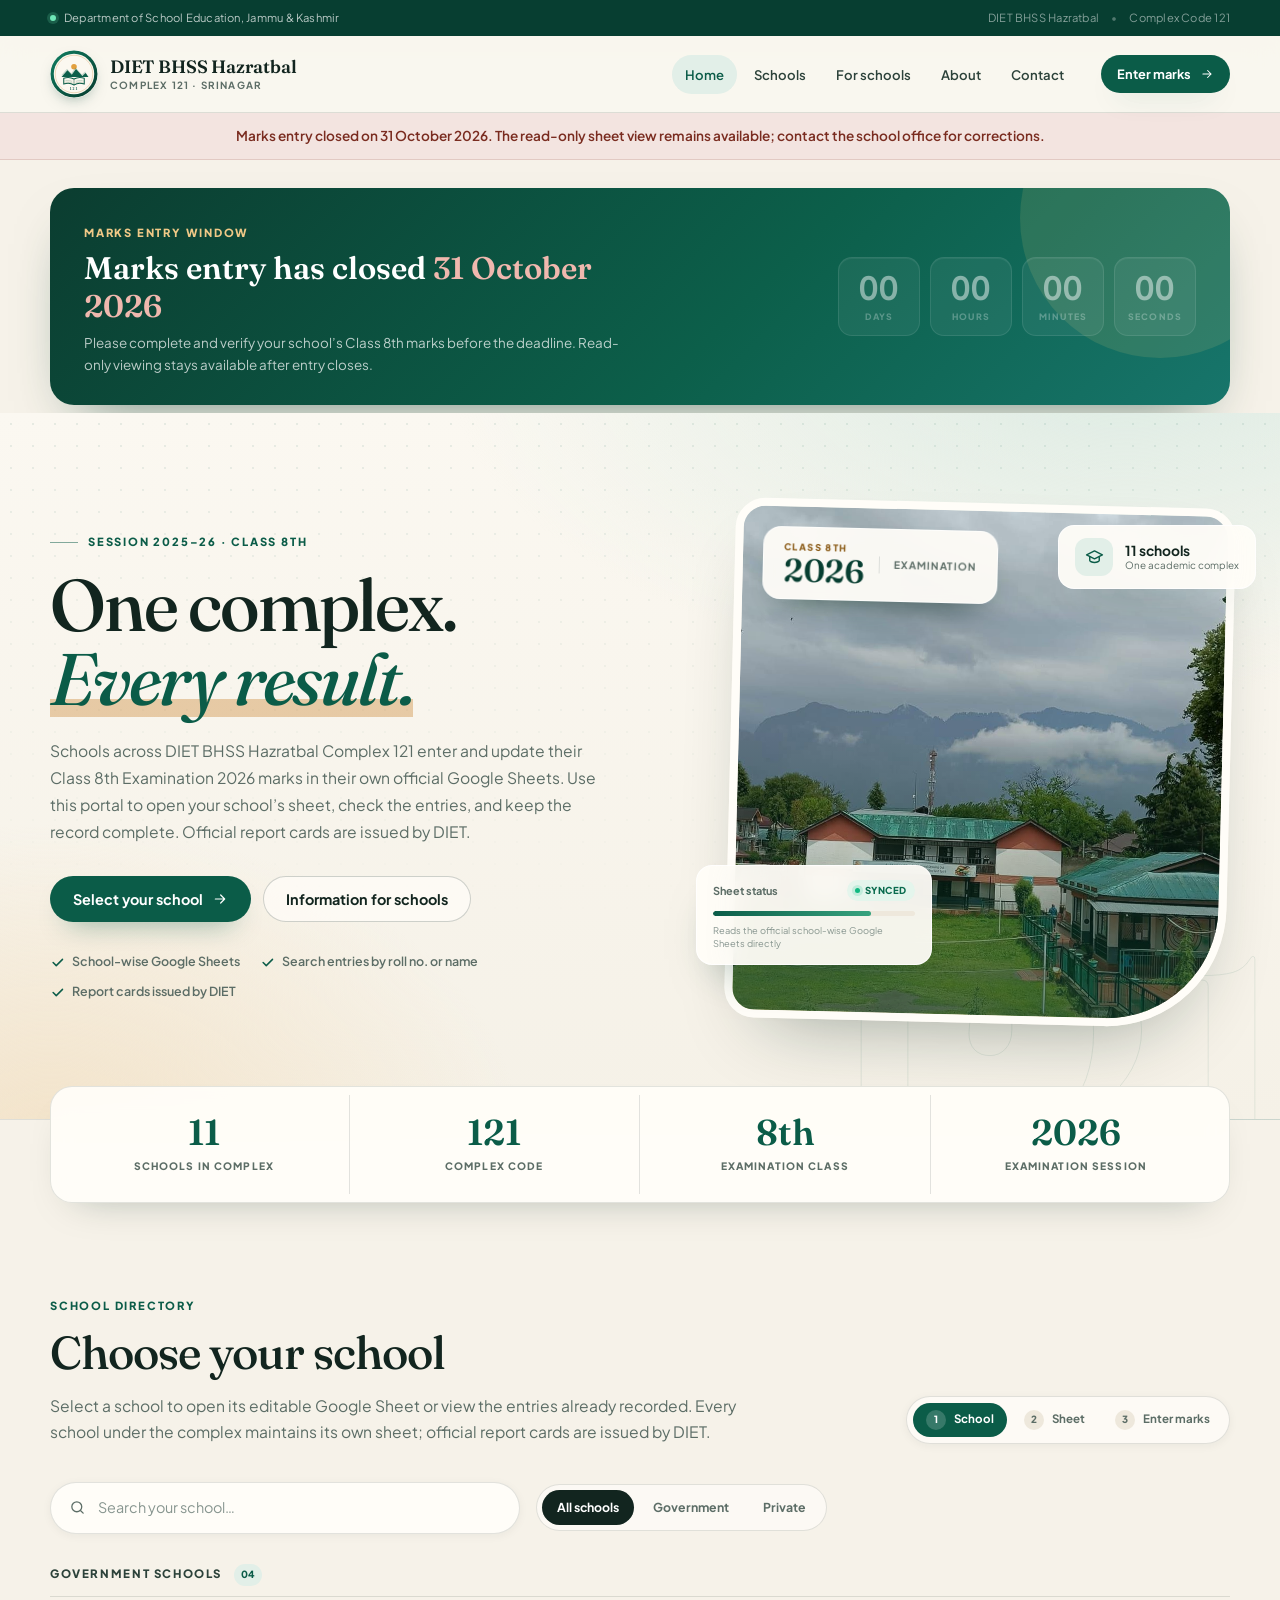
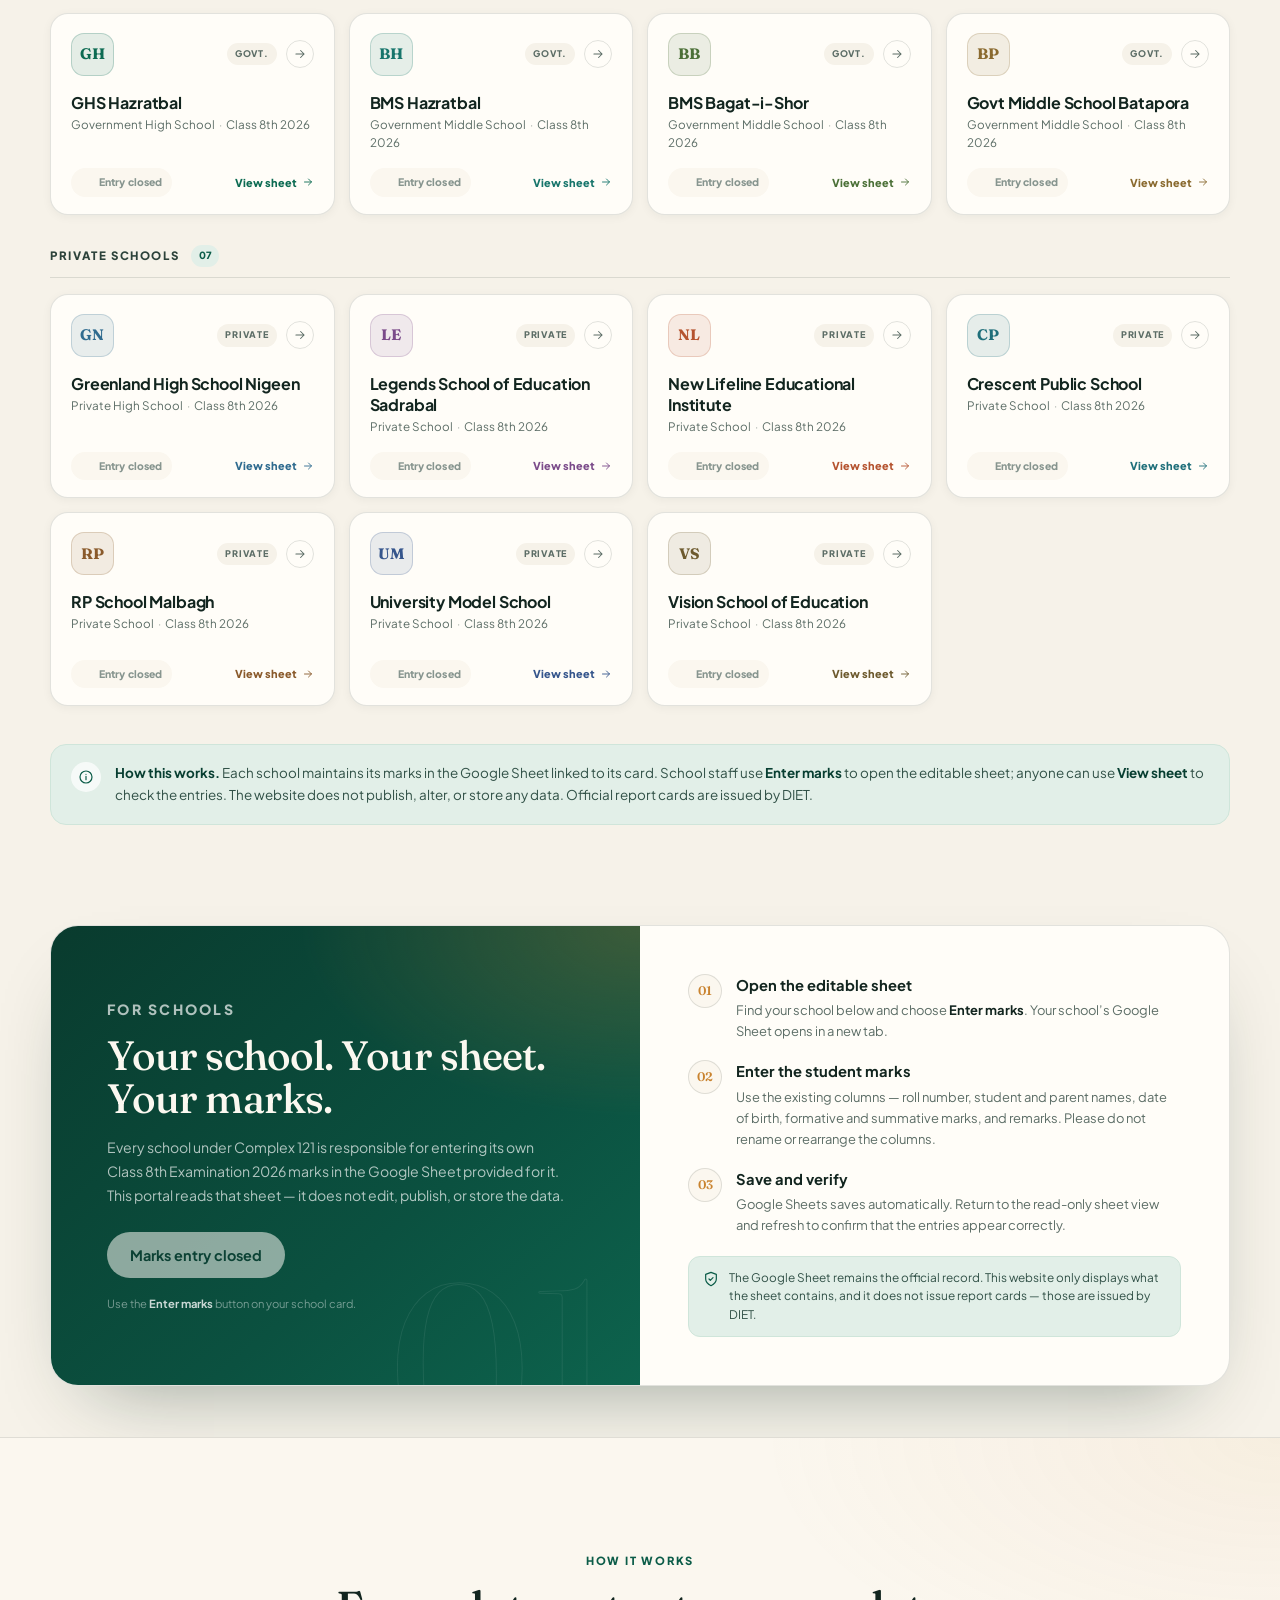
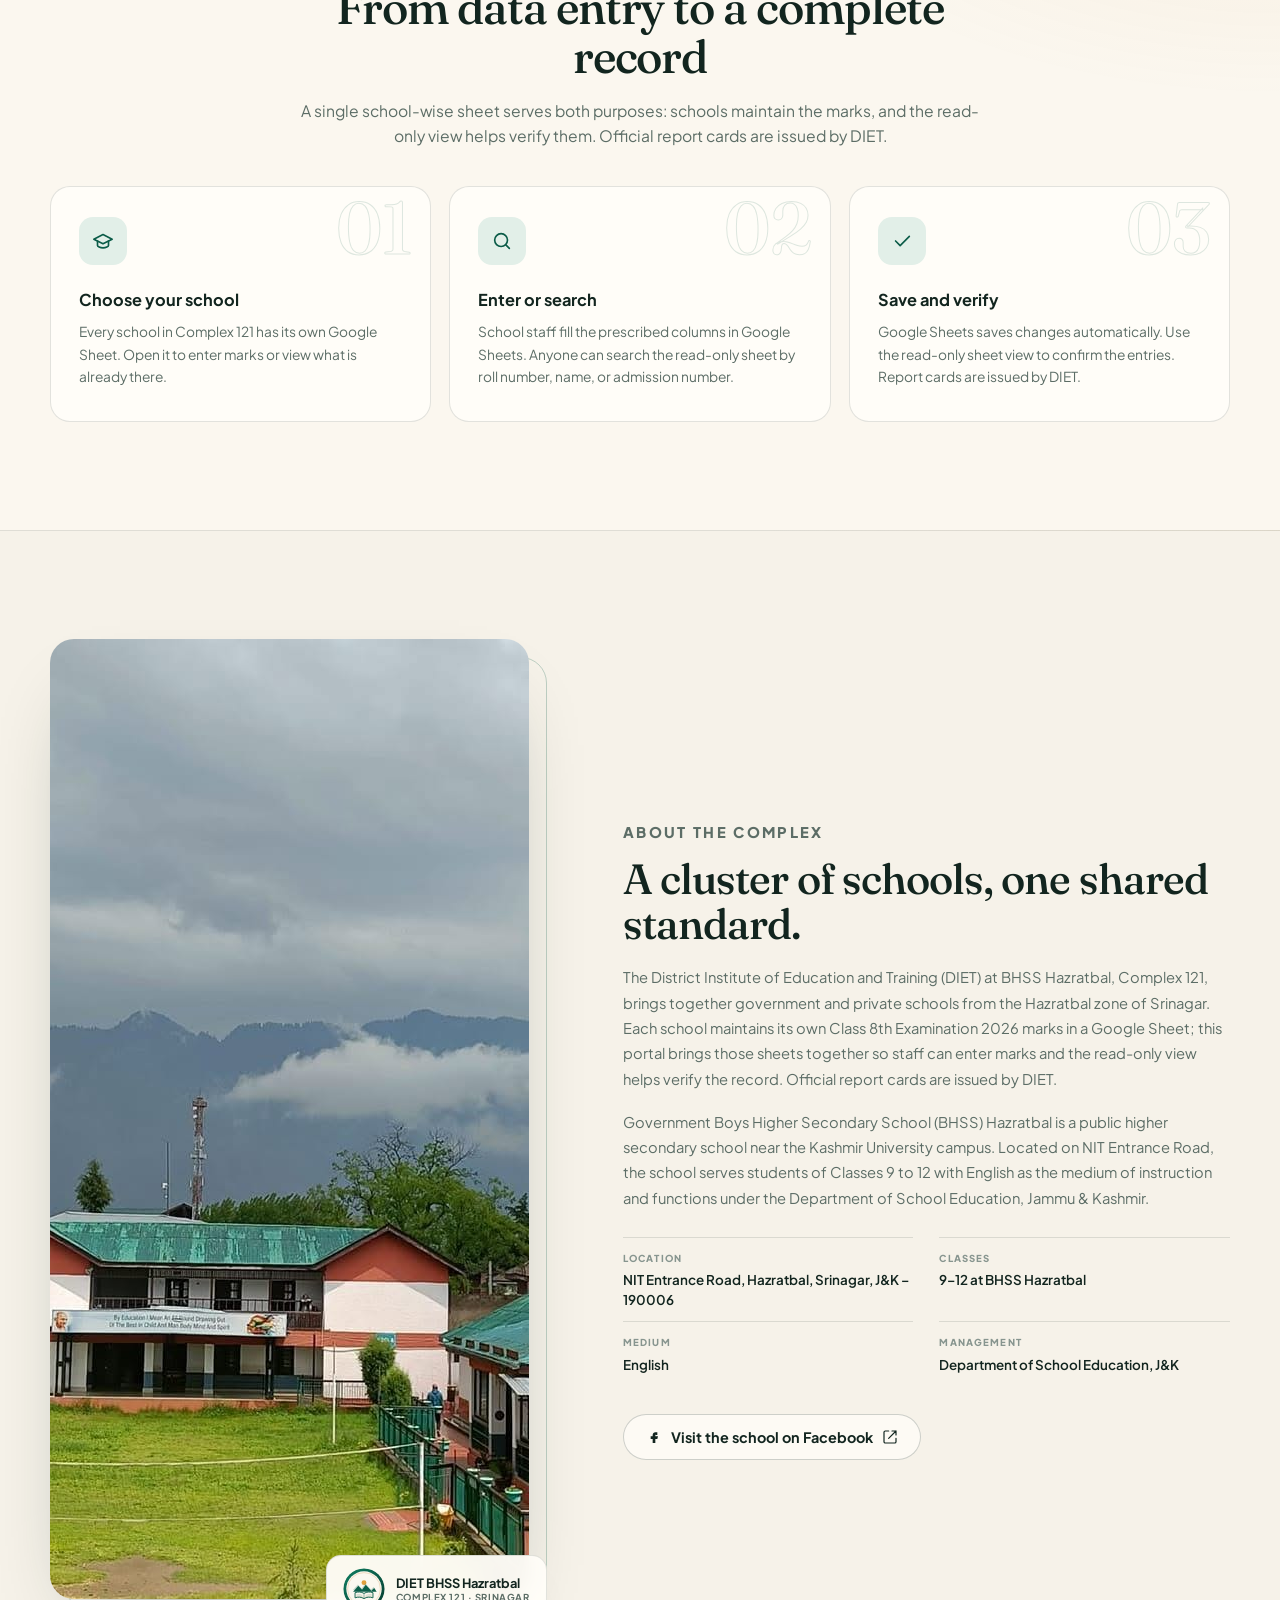
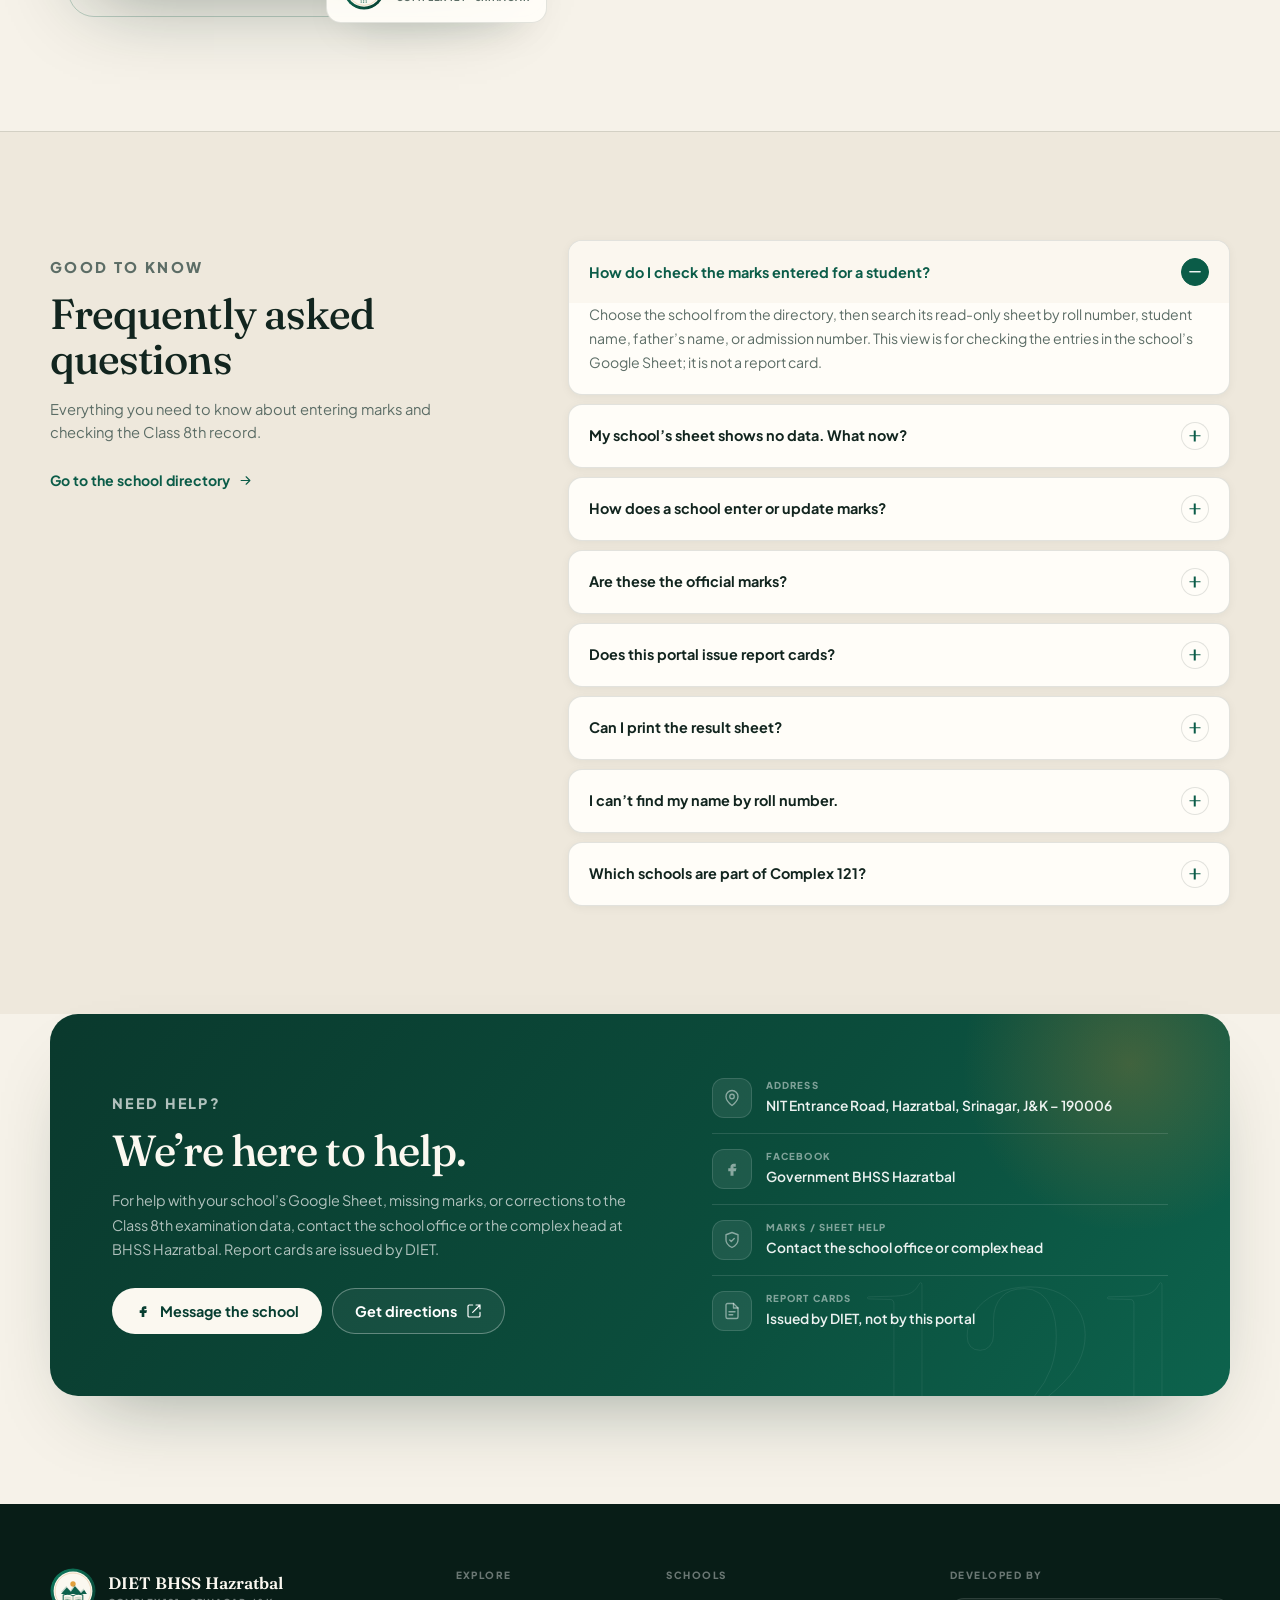
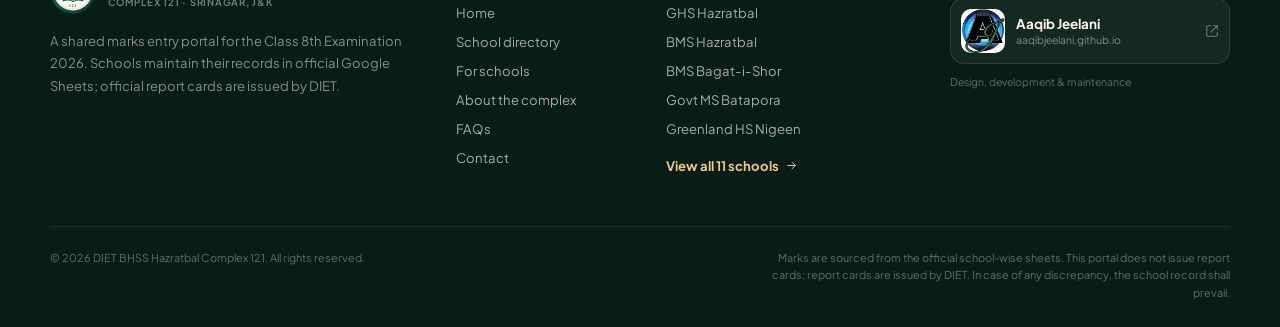
==== index.html @ cbe94ae7 "first commit" ====
<!DOCTYPE html>
<html lang="en">
<head>
  <meta charset="utf-8">
  <meta name="viewport" content="width=device-width, initial-scale=1">
  <title>Class 8th Marks Portal 2026 | DIET BHSS Hazratbal Complex 121</title>
  <meta name="description" content="School-wise Class 8th Examination 2026 marks portal for DIET BHSS Hazratbal Complex 121, Srinagar. Schools enter and update marks in their official Google Sheets; the read-only sheet view helps verify entries. Official report cards are issued by DIET.">
  <meta name="theme-color" content="#0b3d30">
  <meta name="author" content="Aaqib Jeelani">
  <link rel="canonical" href="https://aaqibjeelani.github.io/complexhead/">

  <meta property="og:type" content="website">
  <meta property="og:title" content="Class 8th Marks Portal 2026 | DIET BHSS Hazratbal Complex 121">
  <meta property="og:description" content="School-wise Class 8th Examination 2026 marks portal. Schools maintain their records in official Google Sheets; the read-only view helps verify entries. Official report cards are issued by DIET.">
  <meta property="og:url" content="https://aaqibjeelani.github.io/complexhead/">
  <meta property="og:image" content="https://aaqibjeelani.github.io/complexhead/assets/img/building.jpg">
  <meta name="twitter:card" content="summary_large_image">

  <link rel="icon" href="assets/img/crest.svg" type="image/svg+xml">
  <link rel="preconnect" href="https://fonts.googleapis.com">
  <link rel="preconnect" href="https://fonts.gstatic.com" crossorigin>
  <link rel="preconnect" href="https://docs.google.com">
  <link href="https://fonts.googleapis.com/css2?family=Fraunces:ital,opsz,wght@0,9..144,400..700;1,9..144,400..700&family=Plus+Jakarta+Sans:wght@400;500;600;700;800&display=swap" rel="stylesheet">
  <link rel="stylesheet" href="assets/css/styles.css">
</head>
<body>
  <a class="skip-link" href="#main">Skip to main content</a>

  <svg class="icon-sprite" aria-hidden="true" focusable="false">
    <symbol id="i-arrow" viewBox="0 0 24 24"><path d="M5 12h14M13 6l6 6-6 6"/></symbol>
    <symbol id="i-search" viewBox="0 0 24 24"><circle cx="11" cy="11" r="7"/><path d="m20 20-3.5-3.5"/></symbol>
    <symbol id="i-check" viewBox="0 0 24 24"><path d="m5 12 5 5L20 7"/></symbol>
    <symbol id="i-pin" viewBox="0 0 24 24"><path d="M20 10c0 6-8 12-8 12S4 16 4 10a8 8 0 1 1 16 0Z"/><circle cx="12" cy="10" r="3"/></symbol>
    <symbol id="i-clock" viewBox="0 0 24 24"><circle cx="12" cy="12" r="9"/><path d="M12 7v5l3 2"/></symbol>
    <symbol id="i-info" viewBox="0 0 24 24"><circle cx="12" cy="12" r="9"/><path d="M12 11v5M12 8h.01"/></symbol>
    <symbol id="i-printer" viewBox="0 0 24 24"><path d="M6 9V2h12v7"/><path d="M6 18H4a2 2 0 0 1-2-2v-5a2 2 0 0 1 2-2h16a2 2 0 0 1 2 2v5a2 2 0 0 1-2 2h-2"/><rect x="6" y="14" width="12" height="8" rx="1"/></symbol>
    <symbol id="i-download" viewBox="0 0 24 24"><path d="M21 15v4a2 2 0 0 1-2 2H5a2 2 0 0 1-2-2v-4"/><path d="m7 10 5 5 5-5M12 15V3"/></symbol>
    <symbol id="i-refresh" viewBox="0 0 24 24"><path d="M21 12a9 9 0 1 1-3-6.7L21 8"/><path d="M21 3v5h-5"/></symbol>
    <symbol id="i-copy" viewBox="0 0 24 24"><rect x="9" y="9" width="13" height="13" rx="2"/><path d="M5 15H4a2 2 0 0 1-2-2V4a2 2 0 0 1 2-2h9a2 2 0 0 1 2 2v1"/></symbol>
    <symbol id="i-external" viewBox="0 0 24 24"><path d="M15 3h6v6M10 14 21 3"/><path d="M21 14v5a2 2 0 0 1-2 2H5a2 2 0 0 1-2-2V5a2 2 0 0 1 2-2h5"/></symbol>
    <symbol id="i-chevron" viewBox="0 0 24 24"><path d="m6 9 6 6 6-6"/></symbol>
    <symbol id="i-book" viewBox="0 0 24 24"><path d="M4 19.5A2.5 2.5 0 0 1 6.5 17H20"/><path d="M6.5 2H20v20H6.5A2.5 2.5 0 0 1 4 19.5v-15A2.5 2.5 0 0 1 6.5 2Z"/></symbol>
    <symbol id="i-users" viewBox="0 0 24 24"><path d="M16 21v-2a4 4 0 0 0-4-4H6a4 4 0 0 0-4 4v2"/><circle cx="9" cy="7" r="4"/><path d="M22 21v-2a4 4 0 0 0-3-3.87M16 3.13a4 4 0 0 1 0 7.75"/></symbol>
    <symbol id="i-shield" viewBox="0 0 24 24"><path d="M12 22s8-4 8-10V5l-8-3-8 3v7c0 6 8 10 8 10Z"/><path d="m9 12 2 2 4-4"/></symbol>
    <symbol id="i-grad" viewBox="0 0 24 24"><path d="M22 10 12 5 2 10l10 5 10-5Z"/><path d="M6 12v5c0 1 2.7 2.5 6 2.5s6-1.5 6-2.5v-5"/></symbol>
    <symbol id="i-edit" viewBox="0 0 24 24"><path d="M12 20h9"/><path d="M16.5 3.5a2.1 2.1 0 0 1 3 3L8 18l-4 1 1-4Z"/></symbol>
    <symbol id="i-file" viewBox="0 0 24 24"><path d="M14 2H6a2 2 0 0 0-2 2v16a2 2 0 0 0 2 2h12a2 2 0 0 0 2-2V8Z"/><path d="M14 2v6h6M8 13h8M8 17h5"/></symbol>
    <symbol id="i-menu" viewBox="0 0 24 24"><path d="M4 7h16M4 12h16M4 17h16"/></symbol>
    <symbol id="i-close" viewBox="0 0 24 24"><path d="M18 6 6 18M6 6l12 12"/></symbol>
    <symbol id="i-facebook" viewBox="0 0 24 24"><path d="M14 9h3V5h-3c-2.2 0-4 1.8-4 4v2H7v4h3v6h4v-6h3l1-4h-4V9c0-.6.4-1 1-1Z" fill="currentColor" stroke="none"/></symbol>
  </svg>

  <div class="topbar">
    <div class="container topbar__inner">
      <p><span class="topbar__dot" aria-hidden="true"></span> Department of School Education, Jammu &amp; Kashmir</p>
      <p class="topbar__meta">DIET BHSS Hazratbal <span aria-hidden="true">•</span> Complex Code 121</p>
    </div>
  </div>

  <header class="site-header" id="siteHeader">
    <div class="container header__inner">
      <a class="brand" href="#/" aria-label="DIET BHSS Hazratbal Complex 121 — home">
        <img class="brand__mark" src="assets/img/crest.svg" alt="" width="48" height="48">
        <span class="brand__text">
          <span class="brand__name">DIET BHSS Hazratbal</span>
          <span class="brand__sub">Complex 121 · Srinagar</span>
        </span>
      </a>

      <nav class="nav" id="primaryNav" aria-label="Primary">
        <a href="#/" data-nav="home">Home</a>
        <a href="#finder" data-nav="results">Schools</a>
        <a href="#for-schools" data-nav="schools">For schools</a>
        <a href="#about" data-nav="about">About</a>
        <a href="#contact" data-nav="contact">Contact</a>
      </nav>

      <a class="btn btn--primary btn--sm header__cta" href="#finder">
        Enter marks
        <svg class="icon" aria-hidden="true"><use href="#i-arrow"/></svg>
      </a>

      <button class="nav-toggle" id="navToggle" type="button" aria-expanded="false" aria-controls="primaryNav" aria-label="Open navigation">
        <svg class="icon nav-toggle__open" aria-hidden="true"><use href="#i-menu"/></svg>
        <svg class="icon nav-toggle__close" aria-hidden="true"><use href="#i-close"/></svg>
      </button>
    </div>
  </header>

  <main id="main">
    <div id="entryStatusBanner" class="entry-banner" hidden></div>
    <div id="homeView">
      <section class="entry-window" aria-label="Marks entry deadline">
        <div class="container">
          <div class="entry-window__card">
            <div class="entry-window__copy">
              <p class="eyebrow eyebrow--light">Marks entry window</p>
              <h2 id="entryWindowTitle">Entry closes on <span id="entryDeadlineLabel">31 October 2026</span></h2>
              <p>Please complete and verify your school’s Class 8th marks before the deadline. Read-only viewing stays available after entry closes.</p>
            </div>
            <div class="entry-window__clock" id="entryClock" aria-live="polite">
              <div class="clock-unit"><strong id="clockDays">--</strong><span>Days</span></div>
              <div class="clock-unit"><strong id="clockHours">--</strong><span>Hours</span></div>
              <div class="clock-unit"><strong id="clockMinutes">--</strong><span>Minutes</span></div>
              <div class="clock-unit"><strong id="clockSeconds">--</strong><span>Seconds</span></div>
            </div>
          </div>
        </div>
      </section>

      <section class="hero">
        <div class="container hero__grid">
          <div class="hero__copy">
            <p class="eyebrow"><span class="eyebrow__line" aria-hidden="true"></span> Session 2025–26 · Class 8th</p>
            <h1>One complex. <em>Every&nbsp;result.</em></h1>
            <p class="lede">Schools across DIET BHSS Hazratbal Complex 121 enter and update their Class 8th Examination 2026 marks in their own official Google Sheets. Use this portal to open your school’s sheet, check the entries, and keep the record complete. Official report cards are issued by DIET.</p>
            <div class="hero__actions">
              <a class="btn btn--primary" href="#finder">
                Select your school
                <svg class="icon" aria-hidden="true"><use href="#i-arrow"/></svg>
              </a>
              <a class="btn btn--ghost" href="#for-schools">Information for schools</a>
            </div>
            <ul class="hero__meta">
              <li><svg class="icon" aria-hidden="true"><use href="#i-check"/></svg> School-wise Google Sheets</li>
              <li><svg class="icon" aria-hidden="true"><use href="#i-check"/></svg> Search entries by roll no. or name</li>
              <li><svg class="icon" aria-hidden="true"><use href="#i-check"/></svg> Report cards issued by DIET</li>
            </ul>
          </div>

          <div class="hero__visual" aria-hidden="true">
            <div class="hero__photo">
              <img src="assets/img/building.jpg" alt="BHSS Hazratbal campus with green roofs and mountains in the background" width="960" height="960" fetchpriority="high">
              <div class="hero__photo-overlay"></div>
              <div class="hero__badge">
                <span class="hero__badge-kicker">Class 8th</span>
                <span class="hero__badge-year">2026</span>
                <span class="hero__badge-note">Examination</span>
              </div>
            </div>

            <div class="float-card float-card--schools">
              <span class="float-card__icon"><svg class="icon" aria-hidden="true"><use href="#i-grad"/></svg></span>
              <span class="float-card__text"><strong>11 schools</strong><span>One academic complex</span></span>
            </div>

            <div class="float-card float-card--live">
              <div class="float-card__row">
                <span>Sheet status</span>
                <span class="live-pill"><span aria-hidden="true"></span> Synced</span>
              </div>
              <div class="float-card__bar"><span style="width:78%"></span></div>
              <span class="float-card__note">Reads the official school-wise Google Sheets directly</span>
            </div>
          </div>
        </div>
      </section>

      <section class="stats" aria-label="Complex at a glance">
        <div class="container stats__grid">
          <div class="stat"><strong>11</strong><span>Schools in complex</span></div>
          <div class="stat"><strong>121</strong><span>Complex code</span></div>
          <div class="stat"><strong>8th</strong><span>Examination class</span></div>
          <div class="stat"><strong>2026</strong><span>Examination session</span></div>
        </div>
      </section>

      <section class="section finder" id="finder">
        <div class="container">
          <div class="section-head">
            <div class="section-head__copy">
              <p class="eyebrow">School directory</p>
              <h2>Choose your school</h2>
              <p class="section-sub">Select a school to open its editable Google Sheet or view the entries already recorded. Every school under the complex maintains its own sheet; official report cards are issued by DIET.</p>
            </div>
            <ol class="steps" aria-label="School sheet steps">
              <li class="step is-active"><b>1</b> School</li>
              <li class="step"><b>2</b> Sheet</li>
              <li class="step"><b>3</b> Enter marks</li>
            </ol>
          </div>

          <div class="finder__toolbar">
            <label class="search search--school">
              <svg class="icon" aria-hidden="true"><use href="#i-search"/></svg>
              <span class="sr-only">Search schools</span>
              <input id="schoolSearch" type="search" placeholder="Search your school…" autocomplete="off">
            </label>
            <div class="chips" id="schoolFilters" role="group" aria-label="Filter schools by type">
              <button class="chip is-active" type="button" data-filter="all" aria-pressed="true">All schools</button>
              <button class="chip" type="button" data-filter="govt" aria-pressed="false">Government</button>
              <button class="chip" type="button" data-filter="private" aria-pressed="false">Private</button>
            </div>
          </div>

          <div class="school-group" data-group="govt">
            <div class="group-head">
              <h3>Government schools</h3>
              <span class="group-count" data-count="govt">04</span>
            </div>
            <div class="school-grid" id="govtGrid"></div>
          </div>

          <div class="school-group" data-group="private">
            <div class="group-head">
              <h3>Private schools</h3>
              <span class="group-count" data-count="private">07</span>
            </div>
            <div class="school-grid" id="privateGrid"></div>
          </div>

          <p class="finder__empty" id="schoolSearchEmpty" hidden>No schools match that search. Try a different name or filter.</p>

          <div class="note-card">
            <span class="note-card__icon"><svg class="icon" aria-hidden="true"><use href="#i-info"/></svg></span>
            <p><strong>How this works.</strong> Each school maintains its marks in the Google Sheet linked to its card. School staff use <strong>Enter marks</strong> to open the editable sheet; anyone can use <strong>View sheet</strong> to check the entries. The website does not publish, alter, or store any data. Official report cards are issued by DIET.</p>
          </div>
        </div>
      </section>

      <section class="section for-schools" id="for-schools">
        <div class="container">
          <div class="for-schools__card">
            <div class="for-schools__copy">
              <p class="eyebrow eyebrow--light">For schools</p>
              <h2>Your school. Your sheet. Your marks.</h2>
              <p>Every school under Complex 121 is responsible for entering its own Class 8th Examination 2026 marks in the Google Sheet provided for it. This portal reads that sheet — it does not edit, publish, or store the data.</p>
              <a class="btn btn--light" href="#finder">
                Open your school sheet
                <svg class="icon" aria-hidden="true"><use href="#i-arrow"/></svg>
              </a>
              <p class="for-schools__hint">Use the <strong>Enter marks</strong> button on your school card.</p>
            </div>

            <div class="for-schools__steps">
              <div class="for-schools__step">
                <span class="for-schools__num">01</span>
                <div>
                  <h3>Open the editable sheet</h3>
                  <p>Find your school below and choose <strong>Enter marks</strong>. Your school’s Google Sheet opens in a new tab.</p>
                </div>
              </div>
              <div class="for-schools__step">
                <span class="for-schools__num">02</span>
                <div>
                  <h3>Enter the student marks</h3>
                  <p>Use the existing columns — roll number, student and parent names, date of birth, formative and summative marks, and remarks. Please do not rename or rearrange the columns.</p>
                </div>
              </div>
              <div class="for-schools__step">
                <span class="for-schools__num">03</span>
                <div>
                  <h3>Save and verify</h3>
                  <p>Google Sheets saves automatically. Return to the read-only sheet view and refresh to confirm that the entries appear correctly.</p>
                </div>
              </div>
              <div class="for-schools__note">
                <svg class="icon" aria-hidden="true"><use href="#i-shield"/></svg>
                <p>The Google Sheet remains the official record. This website only displays what the sheet contains, and it does not issue report cards — those are issued by DIET.</p>
              </div>
            </div>
          </div>
        </div>
      </section>

      <section class="section how" id="how">
        <div class="container">
          <div class="section-head section-head--center">
            <div class="section-head__copy">
              <p class="eyebrow">How it works</p>
              <h2>From data entry to a complete record</h2>
              <p class="section-sub">A single school-wise sheet serves both purposes: schools maintain the marks, and the read-only view helps verify them. Official report cards are issued by DIET.</p>
            </div>
          </div>
          <div class="how__grid">
            <article class="how-card">
              <span class="how-card__num">01</span>
              <span class="how-card__icon"><svg class="icon" aria-hidden="true"><use href="#i-grad"/></svg></span>
              <h3>Choose your school</h3>
              <p>Every school in Complex 121 has its own Google Sheet. Open it to enter marks or view what is already there.</p>
            </article>
            <article class="how-card">
              <span class="how-card__num">02</span>
              <span class="how-card__icon"><svg class="icon" aria-hidden="true"><use href="#i-search"/></svg></span>
              <h3>Enter or search</h3>
              <p>School staff fill the prescribed columns in Google Sheets. Anyone can search the read-only sheet by roll number, name, or admission number.</p>
            </article>
            <article class="how-card">
              <span class="how-card__num">03</span>
              <span class="how-card__icon"><svg class="icon" aria-hidden="true"><use href="#i-check"/></svg></span>
              <h3>Save and verify</h3>
              <p>Google Sheets saves changes automatically. Use the read-only sheet view to confirm the entries. Report cards are issued by DIET.</p>
            </article>
          </div>
        </div>
      </section>

      <section class="section about" id="about">
        <div class="container about__grid">
          <div class="about__visual">
            <img src="assets/img/building.jpg" alt="Government Boys Higher Secondary School Hazratbal campus" width="960" height="960" loading="lazy">
            <div class="about__badge">
              <img src="assets/img/crest.svg" alt="" width="48" height="48">
              <p><strong>DIET BHSS Hazratbal</strong><span>Complex 121 · Srinagar</span></p>
            </div>
          </div>

          <div class="about__copy">
            <p class="eyebrow">About the complex</p>
            <h2>A cluster of schools, one shared standard.</h2>
            <p>The District Institute of Education and Training (DIET) at BHSS Hazratbal, Complex 121, brings together government and private schools from the Hazratbal zone of Srinagar. Each school maintains its own Class 8th Examination 2026 marks in a Google Sheet; this portal brings those sheets together so staff can enter marks and the read-only view helps verify the record. Official report cards are issued by DIET.</p>
            <p>Government Boys Higher Secondary School (BHSS) Hazratbal is a public higher secondary school near the Kashmir University campus. Located on NIT Entrance Road, the school serves students of Classes 9 to 12 with English as the medium of instruction and functions under the Department of School Education, Jammu &amp; Kashmir.</p>

            <dl class="facts">
              <div><dt>Location</dt><dd>NIT Entrance Road, Hazratbal, Srinagar, J&amp;K – 190006</dd></div>
              <div><dt>Classes</dt><dd>9–12 at BHSS Hazratbal</dd></div>
              <div><dt>Medium</dt><dd>English</dd></div>
              <div><dt>Management</dt><dd>Department of School Education, J&amp;K</dd></div>
            </dl>

            <a class="btn btn--ghost" href="https://www.facebook.com/profile.php?id=100086321205114" target="_blank" rel="noopener">
              <svg class="icon" aria-hidden="true"><use href="#i-facebook"/></svg>
              Visit the school on Facebook
              <svg class="icon" aria-hidden="true"><use href="#i-external"/></svg>
            </a>
          </div>
        </div>
      </section>

      <section class="section faq" id="schools-info">
        <div class="container faq__grid">
          <div class="faq__intro">
            <p class="eyebrow">Good to know</p>
            <h2>Frequently asked questions</h2>
            <p>Everything you need to know about entering marks and checking the Class 8th record.</p>
            <a class="text-link" href="#finder">Go to the school directory <svg class="icon" aria-hidden="true"><use href="#i-arrow"/></svg></a>
          </div>

          <div class="accordion">
            <details open>
              <summary>How do I check the marks entered for a student?<span class="accordion__icon" aria-hidden="true"></span></summary>
              <div class="accordion__body"><p>Choose the school from the directory, then search its read-only sheet by roll number, student name, father’s name, or admission number. This view is for checking the entries in the school’s Google Sheet; it is not a report card.</p></div>
            </details>
            <details>
              <summary>My school’s sheet shows no data. What now?<span class="accordion__icon" aria-hidden="true"></span></summary>
              <div class="accordion__body"><p>The school has not entered its student marks in the linked Google Sheet yet. School staff can open the sheet from the school card and add the Class 8th marks. Once saved, the entries appear here after a refresh.</p></div>
            </details>
            <details>
              <summary>How does a school enter or update marks?<span class="accordion__icon" aria-hidden="true"></span></summary>
              <div class="accordion__body"><p>Find your school in the directory and choose <strong>Enter marks</strong>. The school’s editable Google Sheet opens in a new tab. Fill in the existing columns without renaming or rearranging them, then return to the read-only sheet view and refresh.</p></div>
            </details>
            <details>
              <summary>Are these the official marks?<span class="accordion__icon" aria-hidden="true"></span></summary>
              <div class="accordion__body"><p>The marks shown are read directly from the school-wise Google Sheets maintained by each school. The website does not edit, publish, or store the data. Official report cards are issued by DIET. For any correction or discrepancy, please contact the school office — the school record shall prevail.</p></div>
            </details>
            <details>
              <summary>Does this portal issue report cards?<span class="accordion__icon" aria-hidden="true"></span></summary>
              <div class="accordion__body"><p>No. Report cards are issued by DIET. Complexhead is only for schools to enter and verify marks in their Google Sheets. The website does not generate or print individual report cards.</p></div>
            </details>
            <details>
              <summary>Can I print the result sheet?<span class="accordion__icon" aria-hidden="true"></span></summary>
              <div class="accordion__body"><p>Yes. The read-only school sheet can be printed for internal reference using <strong>Print sheet</strong> on the school page. This prints the tabular marks sheet, not an individual report card.</p></div>
            </details>
            <details>
              <summary>I can’t find my name by roll number.<span class="accordion__icon" aria-hidden="true"></span></summary>
              <div class="accordion__body"><p>Try searching by your name, father’s name, or admission number instead. If your record still does not appear, it may not have been entered yet — please contact your school office.</p></div>
            </details>
            <details>
              <summary>Which schools are part of Complex 121?<span class="accordion__icon" aria-hidden="true"></span></summary>
              <div class="accordion__body"><p>The complex includes GHS Hazratbal, BMS Hazratbal, BMS Bagat-i-Shor, Govt Middle School Batapora, Greenland High School Nigeen, Legends School of Education Sadrabal, New Lifeline Educational Institute, Crescent Public School, RP School Malbagh, University Model School, and Vision School of Education. All 11 are listed in the school directory above.</p></div>
            </details>
          </div>
        </div>
      </section>

      <section class="section contact" id="contact">
        <div class="container">
          <div class="contact__card">
            <div class="contact__copy">
              <p class="eyebrow eyebrow--light">Need help?</p>
              <h2>We’re here to help.</h2>
              <p>For help with your school’s Google Sheet, missing marks, or corrections to the Class 8th examination data, contact the school office or the complex head at BHSS Hazratbal. Report cards are issued by DIET.</p>
              <div class="contact__actions">
                <a class="btn btn--light" href="https://www.facebook.com/profile.php?id=100086321205114" target="_blank" rel="noopener">
                  <svg class="icon" aria-hidden="true"><use href="#i-facebook"/></svg>
                  Message the school
                </a>
                <a class="btn btn--outline-light" href="https://maps.google.com/?q=BHSS+Hazratbal+Srinagar" target="_blank" rel="noopener">
                  Get directions
                  <svg class="icon" aria-hidden="true"><use href="#i-external"/></svg>
                </a>
              </div>
            </div>

            <ul class="contact__list">
              <li>
                <span class="contact__icon"><svg class="icon" aria-hidden="true"><use href="#i-pin"/></svg></span>
                <div><span>Address</span><strong>NIT Entrance Road, Hazratbal, Srinagar, J&amp;K – 190006</strong></div>
              </li>
              <li>
                <span class="contact__icon"><svg class="icon" aria-hidden="true"><use href="#i-facebook"/></svg></span>
                <div><span>Facebook</span><strong>Government BHSS Hazratbal</strong></div>
              </li>
              <li>
                <span class="contact__icon"><svg class="icon" aria-hidden="true"><use href="#i-shield"/></svg></span>
                <div><span>Marks / sheet help</span><strong>Contact the school office or complex head</strong></div>
              </li>
              <li>
                <span class="contact__icon"><svg class="icon" aria-hidden="true"><use href="#i-file"/></svg></span>
                <div><span>Report cards</span><strong>Issued by DIET, not by this portal</strong></div>
              </li>
            </ul>
          </div>
        </div>
      </section>
    </div>

    <div id="resultsView" hidden>
      <div class="container results-container" id="resultsContainer"></div>
    </div>
  </main>

  <footer class="site-footer">
    <div class="container footer__top">
      <div class="footer__brand">
        <div class="footer__identity">
          <img src="assets/img/crest.svg" alt="" width="48" height="48">
          <p><strong>DIET BHSS Hazratbal</strong><span>Complex 121 · Srinagar, J&amp;K</span></p>
        </div>
        <p class="footer__blurb">A shared marks entry portal for the Class 8th Examination 2026. Schools maintain their records in official Google Sheets; official report cards are issued by DIET.</p>
      </div>

      <nav class="footer__col" aria-label="Footer">
        <h3>Explore</h3>
        <a href="#/">Home</a>
        <a href="#finder">School directory</a>
        <a href="#for-schools">For schools</a>
        <a href="#about">About the complex</a>
        <a href="#schools-info">FAQs</a>
        <a href="#contact">Contact</a>
      </nav>

      <div class="footer__col">
        <h3>Schools</h3>
        <a href="#/school/ghs-hazratbal">GHS Hazratbal</a>
        <a href="#/school/bms-hazratbal">BMS Hazratbal</a>
        <a href="#/school/bms-bagat-i-shor">BMS Bagat-i-Shor</a>
        <a href="#/school/gms-batapora">Govt MS Batapora</a>
        <a href="#/school/greenland-nigeen">Greenland HS Nigeen</a>
        <a class="footer__more" href="#finder">View all 11 schools <svg class="icon" aria-hidden="true"><use href="#i-arrow"/></svg></a>
      </div>

      <div class="footer__col footer__dev">
        <h3>Developed by</h3>
        <a class="dev-card" href="https://aaqibjeelani.github.io/" target="_blank" rel="noopener">
          <img src="assets/img/aj-logo.png" alt="Aaqib Jeelani logo" width="56" height="56" loading="lazy">
          <span><strong>Aaqib Jeelani</strong><span>aaqibjeelani.github.io</span></span>
          <svg class="icon" aria-hidden="true"><use href="#i-external"/></svg>
        </a>
        <p class="footer__dev-note">Design, development &amp; maintenance</p>
      </div>
    </div>

    <div class="container footer__bottom">
      <p>© 2026 DIET BHSS Hazratbal Complex 121. All rights reserved.</p>
      <p class="footer__disclaimer">Marks are sourced from the official school-wise sheets. This portal does not issue report cards; report cards are issued by DIET. In case of any discrepancy, the school record shall prevail.</p>
    </div>
  </footer>

  <div class="toast" id="toast" role="status" aria-live="polite"></div>
  <noscript>
    <div class="noscript">This marks portal needs JavaScript enabled to load the school-wise Google Sheets. Please enable JavaScript and reload the page.</div>
  </noscript>

  <script src="assets/js/schools.js"></script>
  <script src="assets/js/app.js"></script>
</body>
</html>
---- assets/css/styles.css ----
/* ==========================================================================
   DIET BHSS Hazratbal · Complex 121
   Class 8th Examination Result Portal 2026
   ========================================================================== */

:root {
  --bg: #f6f2e9;
  --bg-deep: #eee8dc;
  --surface: #fffdf8;
  --surface-2: #fbf7ef;
  --ink: #12251f;
  --ink-2: #2c423a;
  --muted: #5c6d66;
  --muted-2: #87958f;
  --brand: #0b5c48;
  --brand-dark: #073e31;
  --brand-soft: #e2efe8;
  --brand-soft-2: #cfe5da;
  --gold: #c9832f;
  --gold-soft: #f6e8d2;
  --gold-ink: #8a5a15;
  --rust: #b5532f;
  --danger: #a33a2b;
  --cream: #fbf8f0;
  --line: rgba(18, 37, 31, 0.12);
  --line-strong: rgba(18, 37, 31, 0.2);
  --shadow-sm: 0 2px 10px rgba(10, 40, 32, 0.05);
  --shadow-md: 0 18px 42px -26px rgba(10, 40, 32, 0.35);
  --shadow-lg: 0 36px 80px -42px rgba(10, 40, 32, 0.45);
  --radius: 20px;
  --radius-sm: 12px;
  --container: 1180px;
  --header-h: 76px;
  --font-ui: "Plus Jakarta Sans", system-ui, -apple-system, "Segoe UI", sans-serif;
  --font-display: "Fraunces", Georgia, "Times New Roman", serif;
}

*,
*::before,
*::after {
  box-sizing: border-box;
}

html {
  scroll-behavior: smooth;
  scroll-padding-top: 100px;
}

body {
  margin: 0;
  font-family: var(--font-ui);
  font-size: 16px;
  line-height: 1.6;
  color: var(--ink);
  background: var(--bg);
  -webkit-font-smoothing: antialiased;
  text-rendering: optimizeLegibility;
  overflow-x: hidden;
}

body.is-scrolled .site-header {
  box-shadow: 0 12px 30px -24px rgba(7, 62, 49, 0.55);
}

img {
  display: block;
  max-width: 100%;
}

a {
  color: inherit;
  text-decoration: none;
}

button,
input,
select {
  font: inherit;
  color: inherit;
}

button {
  cursor: pointer;
}

button:disabled {
  cursor: not-allowed;
  opacity: 0.45;
}

h1,
h2,
h3,
p {
  margin: 0;
}

ul,
ol,
dl,
dd {
  margin: 0;
  padding: 0;
}

li {
  list-style: none;
}

[hidden] {
  display: none !important;
}

::selection {
  background: var(--brand);
  color: #fff;
}

:focus-visible {
  outline: 3px solid rgba(201, 131, 47, 0.6);
  outline-offset: 3px;
  border-radius: 4px;
}

/* --------------------------------------------------------------------------
   Utilities
   -------------------------------------------------------------------------- */

.container {
  width: min(100% - 40px, var(--container));
  margin-inline: auto;
}

.sr-only {
  position: absolute;
  width: 1px;
  height: 1px;
  padding: 0;
  margin: -1px;
  overflow: hidden;
  clip: rect(0, 0, 0, 0);
  white-space: nowrap;
  border: 0;
}

.icon {
  width: 18px;
  height: 18px;
  flex: none;
  fill: none;
  stroke: currentColor;
  stroke-width: 1.8;
  stroke-linecap: round;
  stroke-linejoin: round;
}

.icon--flip {
  transform: rotate(180deg);
}

.icon-sprite {
  position: absolute;
  width: 0;
  height: 0;
  overflow: hidden;
}

.skip-link {
  position: fixed;
  top: 10px;
  left: 10px;
  z-index: 1000;
  padding: 12px 18px;
  border-radius: 999px;
  background: var(--brand-dark);
  color: #fff;
  font-weight: 700;
  font-size: 0.85rem;
  transform: translateY(-150%);
  transition: transform 0.2s ease;
}

.skip-link:focus {
  transform: translateY(0);
}

.eyebrow {
  display: inline-flex;
  align-items: center;
  gap: 10px;
  margin: 0;
  font-size: 0.7rem;
  font-weight: 800;
  letter-spacing: 0.16em;
  text-transform: uppercase;
  color: var(--brand);
}

.eyebrow--light {
  color: #f0c987;
}

.eyebrow__line {
  display: inline-block;
  width: 28px;
  height: 1px;
  background: currentColor;
  opacity: 0.5;
}

.section {
  padding: clamp(64px, 8.5vw, 108px) 0;
}

.section-head {
  display: flex;
  align-items: flex-end;
  justify-content: space-between;
  gap: 32px;
  margin-bottom: 38px;
}

.section-head__copy {
  max-width: 700px;
}

.section-head--center {
  justify-content: center;
  text-align: center;
}

.section-head--center .section-head__copy {
  margin-inline: auto;
}

.section-head h2 {
  margin-top: 12px;
  font-family: var(--font-display);
  font-size: clamp(2rem, 3.6vw, 3.1rem);
  font-weight: 500;
  line-height: 1.06;
  letter-spacing: -0.022em;
}

.section-sub {
  max-width: 64ch;
  margin-top: 16px;
  color: var(--muted);
  font-size: 0.98rem;
}

.text-link {
  display: inline-flex;
  align-items: center;
  gap: 8px;
  color: var(--brand);
  font-weight: 700;
  font-size: 0.88rem;
}

.text-link .icon {
  width: 15px;
  height: 15px;
  transition: transform 0.2s ease;
}

.text-link:hover .icon {
  transform: translateX(4px);
}

/* --------------------------------------------------------------------------
   Buttons
   -------------------------------------------------------------------------- */

.btn {
  display: inline-flex;
  align-items: center;
  justify-content: center;
  gap: 9px;
  min-height: 46px;
  padding: 13px 22px;
  border: 1px solid transparent;
  border-radius: 999px;
  font-size: 0.9rem;
  font-weight: 700;
  line-height: 1;
  white-space: nowrap;
  transition: transform 0.2s ease, background-color 0.2s ease, border-color 0.2s ease, color 0.2s ease, box-shadow 0.2s ease;
}

.btn .icon {
  width: 16px;
  height: 16px;
}

.btn--primary {
  background: var(--brand);
  color: #fff;
  box-shadow: 0 14px 28px -18px rgba(11, 92, 72, 0.9);
}

.btn--primary:hover {
  background: var(--brand-dark);
  transform: translateY(-2px);
  box-shadow: 0 20px 32px -18px rgba(11, 92, 72, 0.85);
}

.btn--ghost {
  background: rgba(255, 253, 248, 0.72);
  border-color: var(--line-strong);
  color: var(--ink);
}

.btn--ghost:hover {
  background: #fff;
  border-color: var(--brand);
  color: var(--brand);
  transform: translateY(-2px);
}

.btn--light {
  background: var(--cream);
  color: var(--brand-dark);
}

.btn--light:hover {
  background: #fff;
  transform: translateY(-2px);
}

.btn--outline-light {
  background: rgba(255, 255, 255, 0.05);
  border-color: rgba(255, 255, 255, 0.32);
  color: #fff;
}

.btn--outline-light:hover {
  background: rgba(255, 255, 255, 0.12);
  border-color: rgba(255, 255, 255, 0.55);
  transform: translateY(-2px);
}

.btn--sm {
  min-height: 38px;
  padding: 10px 15px;
  font-size: 0.8rem;
}

.btn--sm .icon {
  width: 14px;
  height: 14px;
}

/* --------------------------------------------------------------------------
   Top bar & header
   -------------------------------------------------------------------------- */

.topbar {
  background: var(--brand-dark);
  color: rgba(255, 255, 255, 0.72);
  font-size: 0.7rem;
  letter-spacing: 0.02em;
}

.topbar__inner {
  display: flex;
  align-items: center;
  justify-content: space-between;
  gap: 20px;
  min-height: 36px;
}

.topbar p {
  display: flex;
  align-items: center;
  gap: 8px;
  margin: 0;
}

.topbar__dot {
  width: 6px;
  height: 6px;
  border-radius: 50%;
  background: #6ee7b7;
  box-shadow: 0 0 0 3px rgba(110, 231, 183, 0.18);
}

.topbar__meta {
  color: rgba(255, 255, 255, 0.5);
}

.topbar__meta span {
  margin-inline: 4px;
  opacity: 0.6;
}

.site-header {
  position: sticky;
  top: 0;
  z-index: 100;
  background: rgba(250, 247, 240, 0.88);
  border-bottom: 1px solid var(--line);
  backdrop-filter: blur(16px);
  -webkit-backdrop-filter: blur(16px);
  transition: box-shadow 0.25s ease;
}

.header__inner {
  display: flex;
  align-items: center;
  gap: 24px;
  min-height: var(--header-h);
}

.brand {
  display: inline-flex;
  align-items: center;
  gap: 12px;
  flex: none;
}

.brand__mark {
  width: 48px;
  height: 48px;
  border-radius: 50%;
  box-shadow: 0 6px 16px -8px rgba(7, 62, 49, 0.55);
}

.brand__text {
  display: flex;
  flex-direction: column;
  line-height: 1.2;
}

.brand__name {
  font-family: var(--font-display);
  font-size: 1.12rem;
  font-weight: 600;
  letter-spacing: -0.01em;
}

.brand__sub {
  margin-top: 2px;
  font-size: 0.62rem;
  font-weight: 700;
  letter-spacing: 0.12em;
  text-transform: uppercase;
  color: var(--muted);
}

.nav {
  display: flex;
  align-items: center;
  gap: 4px;
  margin-left: auto;
}

.nav a {
  position: relative;
  padding: 9px 13px;
  border-radius: 999px;
  font-size: 0.82rem;
  font-weight: 600;
  color: var(--ink-2);
  transition: color 0.2s ease, background-color 0.2s ease;
}

.nav a:hover {
  color: var(--brand);
  background: rgba(11, 92, 72, 0.06);
}

.nav a.is-active {
  color: var(--brand);
  background: var(--brand-soft);
}

.header__cta {
  flex: none;
}

.nav-toggle {
  display: none;
  width: 44px;
  height: 44px;
  border: 1px solid var(--line);
  border-radius: 12px;
  background: var(--surface);
  color: var(--ink);
  place-items: center;
  flex: none;
}

.nav-toggle .icon {
  width: 20px;
  height: 20px;
}

.nav-toggle__close {
  display: none;
}

body.nav-open .nav-toggle__open {
  display: none;
}

body.nav-open .nav-toggle__close {
  display: block;
}

/* --------------------------------------------------------------------------
   Hero
   -------------------------------------------------------------------------- */

.hero {
  position: relative;
  isolation: isolate;
  padding: clamp(48px, 7vw, 92px) 0 clamp(58px, 8vw, 96px);
  overflow: hidden;
  background:
    radial-gradient(1100px 540px at 88% -8%, #dcebe3 0%, rgba(220, 235, 227, 0) 62%),
    radial-gradient(760px 520px at 4% 104%, #f3e3c9 0%, rgba(243, 227, 201, 0) 62%),
    linear-gradient(180deg, #fbf8f1 0%, #f5f1e7 100%);
  border-bottom: 1px solid var(--line);
}

.hero::before {
  content: "";
  position: absolute;
  inset: 0;
  z-index: -1;
  background-image: radial-gradient(rgba(11, 92, 72, 0.16) 1px, transparent 1px);
  background-size: 22px 22px;
  -webkit-mask-image: linear-gradient(180deg, rgba(0, 0, 0, 0.55), transparent 72%);
  mask-image: linear-gradient(180deg, rgba(0, 0, 0, 0.55), transparent 72%);
  pointer-events: none;
}

.hero::after {
  content: "121";
  position: absolute;
  right: -1.5%;
  bottom: -24%;
  z-index: -1;
  font-family: var(--font-display);
  font-size: clamp(15rem, 30vw, 35rem);
  font-weight: 500;
  line-height: 1;
  color: transparent;
  -webkit-text-stroke: 1px rgba(11, 92, 72, 0.09);
  pointer-events: none;
  user-select: none;
}

.hero__grid {
  display: grid;
  grid-template-columns: 1.02fr 0.98fr;
  align-items: center;
  gap: clamp(36px, 5.5vw, 76px);
}

.hero__copy {
  animation: hero-rise 0.75s cubic-bezier(0.2, 0.75, 0.3, 1) both;
}

.hero h1 {
  max-width: 11.5ch;
  margin-top: 18px;
  font-family: var(--font-display);
  font-size: clamp(2.85rem, 5.7vw, 4.75rem);
  font-weight: 500;
  line-height: 1.01;
  letter-spacing: -0.03em;
}

.hero h1 em {
  position: relative;
  font-style: italic;
  color: var(--brand);
  background-image: linear-gradient(180deg, transparent 72%, rgba(201, 131, 47, 0.38) 72%, rgba(201, 131, 47, 0.38) 92%, transparent 92%);
  background-repeat: no-repeat;
  background-size: 100% 100%;
}

.lede {
  max-width: 57ch;
  margin-top: 22px;
  color: var(--muted);
  font-size: clamp(0.98rem, 1.2vw, 1.08rem);
  line-height: 1.72;
}

.hero__actions {
  display: flex;
  flex-wrap: wrap;
  gap: 12px;
  margin-top: 30px;
}

.hero__meta {
  display: flex;
  flex-wrap: wrap;
  gap: 10px 20px;
  margin-top: 30px;
  font-size: 0.78rem;
  font-weight: 600;
  color: var(--muted);
}

.hero__meta li {
  display: inline-flex;
  align-items: center;
  gap: 7px;
}

.hero__meta .icon {
  width: 15px;
  height: 15px;
  color: var(--brand);
  stroke-width: 2.4;
}

.hero__visual {
  position: relative;
  width: 100%;
  max-width: 500px;
  justify-self: end;
  animation: hero-rise 0.85s 0.12s cubic-bezier(0.2, 0.75, 0.3, 1) both;
}

.hero__photo {
  position: relative;
  aspect-ratio: 1 / 1.04;
  border: 8px solid var(--surface);
  border-radius: 30px 30px 120px 30px;
  overflow: hidden;
  box-shadow: var(--shadow-lg);
  transform: rotate(1.4deg);
}

.hero__photo img {
  width: 100%;
  height: 100%;
  object-fit: cover;
  transition: transform 1.2s ease;
}

.hero__photo:hover img {
  transform: scale(1.035);
}

.hero__photo-overlay {
  position: absolute;
  inset: 0;
  background: linear-gradient(180deg, rgba(7, 62, 49, 0) 44%, rgba(7, 62, 49, 0.62) 100%);
  pointer-events: none;
}

.hero__badge {
  position: absolute;
  left: 20px;
  top: 20px;
  display: grid;
  grid-template-columns: auto auto;
  align-items: center;
  gap: 0 14px;
  padding: 12px 20px;
  border: 1px solid rgba(255, 255, 255, 0.65);
  border-radius: 18px;
  background: rgba(255, 253, 248, 0.94);
  box-shadow: 0 18px 34px -20px rgba(4, 40, 31, 0.75);
  backdrop-filter: blur(8px);
}

.hero__badge-kicker {
  grid-column: 1;
  grid-row: 1;
  font-size: 0.58rem;
  font-weight: 800;
  letter-spacing: 0.15em;
  text-transform: uppercase;
  color: var(--gold-ink);
}

.hero__badge-year {
  grid-column: 1;
  grid-row: 2;
  font-family: var(--font-display);
  font-size: 2rem;
  font-weight: 600;
  line-height: 1;
  color: var(--brand-dark);
}

.hero__badge-note {
  grid-column: 2;
  grid-row: 1 / span 2;
  padding-left: 14px;
  border-left: 1px solid var(--line);
  font-size: 0.64rem;
  font-weight: 700;
  letter-spacing: 0.1em;
  text-transform: uppercase;
  color: var(--muted);
}

.float-card {
  position: absolute;
  z-index: 2;
  border: 1px solid rgba(255, 255, 255, 0.8);
  border-radius: 16px;
  background: rgba(255, 253, 248, 0.94);
  box-shadow: 0 24px 50px -28px rgba(7, 62, 49, 0.6);
  backdrop-filter: blur(10px);
}

.float-card--schools {
  top: 22px;
  right: -26px;
  display: flex;
  align-items: center;
  gap: 12px;
  padding: 12px 16px;
}

.float-card__icon {
  display: grid;
  place-items: center;
  width: 38px;
  height: 38px;
  border-radius: 12px;
  background: var(--brand-soft);
  color: var(--brand);
}

.float-card__icon .icon {
  width: 19px;
  height: 19px;
}

.float-card__text {
  display: flex;
  flex-direction: column;
  line-height: 1.25;
}

.float-card__text strong {
  font-size: 0.86rem;
  color: var(--ink);
}

.float-card__text span {
  font-size: 0.62rem;
  color: var(--muted);
}

.float-card--live {
  bottom: 58px;
  left: -34px;
  width: 236px;
  padding: 14px 16px;
}

.float-card__row {
  display: flex;
  align-items: center;
  justify-content: space-between;
  gap: 10px;
  font-size: 0.68rem;
  font-weight: 700;
  color: var(--muted);
}

.live-pill {
  display: inline-flex;
  align-items: center;
  gap: 5px;
  padding: 3px 8px;
  border-radius: 999px;
  background: #e4f5ec;
  color: #0a6b4e;
  font-size: 0.6rem;
  font-weight: 800;
  letter-spacing: 0.06em;
  text-transform: uppercase;
}

.live-pill span {
  width: 5px;
  height: 5px;
  border-radius: 50%;
  background: #10b981;
  box-shadow: 0 0 0 3px rgba(16, 185, 129, 0.16);
}

.float-card__bar {
  height: 5px;
  margin: 10px 0 8px;
  border-radius: 999px;
  background: var(--bg-deep);
  overflow: hidden;
}

.float-card__bar span {
  display: block;
  height: 100%;
  border-radius: inherit;
  background: linear-gradient(90deg, var(--brand), #37a37f);
}

.float-card__note {
  display: block;
  font-size: 0.58rem;
  line-height: 1.4;
  color: var(--muted-2);
}

@keyframes hero-rise {
  from {
    opacity: 0;
    transform: translateY(22px);
  }
  to {
    opacity: 1;
    transform: translateY(0);
  }
}

/* --------------------------------------------------------------------------
   Stats
   -------------------------------------------------------------------------- */

.stats {
  position: relative;
  z-index: 3;
  margin-top: -34px;
}

.stats__grid {
  display: grid;
  grid-template-columns: repeat(4, 1fr);
  padding: 8px;
  border: 1px solid var(--line);
  border-radius: 22px;
  background: rgba(255, 253, 248, 0.96);
  box-shadow: var(--shadow-md);
  backdrop-filter: blur(12px);
}

.stat {
  display: flex;
  flex-direction: column;
  align-items: center;
  gap: 2px;
  padding: 20px 16px;
  text-align: center;
  border-right: 1px solid var(--line);
}

.stat:last-child {
  border-right: 0;
}

.stat strong {
  font-family: var(--font-display);
  font-size: clamp(1.8rem, 2.8vw, 2.35rem);
  font-weight: 600;
  line-height: 1;
  color: var(--brand);
}

.stat span {
  margin-top: 5px;
  font-size: 0.64rem;
  font-weight: 800;
  letter-spacing: 0.11em;
  text-transform: uppercase;
  color: var(--muted);
}

/* --------------------------------------------------------------------------
   Result finder
   -------------------------------------------------------------------------- */

.finder {
  padding-top: clamp(58px, 7vw, 88px);
  padding-bottom: clamp(40px, 5vw, 64px);
}

.finder__toolbar {
  display: flex;
  align-items: center;
  gap: 16px;
  margin-bottom: 28px;
}

.search {
  display: flex;
  align-items: center;
  gap: 10px;
  height: 52px;
  padding: 0 18px;
  border: 1px solid var(--line);
  border-radius: 999px;
  background: var(--surface);
  box-shadow: var(--shadow-sm);
  transition: border-color 0.2s ease, box-shadow 0.2s ease;
}

.search:focus-within {
  border-color: var(--brand);
  box-shadow: 0 0 0 4px rgba(11, 92, 72, 0.1);
}

.search > .icon {
  width: 17px;
  height: 17px;
  color: var(--muted);
}

.search input {
  width: 100%;
  min-width: 0;
  border: 0;
  outline: 0;
  background: transparent;
  font-size: 0.9rem;
}

.search input::placeholder {
  color: var(--muted-2);
}

.search--school {
  flex: 1;
  max-width: 470px;
}

.chips {
  display: flex;
  gap: 4px;
  padding: 5px;
  border: 1px solid var(--line);
  border-radius: 999px;
  background: rgba(255, 253, 248, 0.7);
}

.chip {
  padding: 8px 15px;
  border: 0;
  border-radius: 999px;
  background: transparent;
  color: var(--muted);
  font-size: 0.77rem;
  font-weight: 700;
  transition: color 0.2s ease, background-color 0.2s ease;
}

.chip:hover {
  color: var(--ink);
}

.chip.is-active {
  background: var(--ink);
  color: #fff;
}

.steps {
  display: flex;
  flex: none;
  gap: 4px;
  padding: 6px;
  border: 1px solid var(--line);
  border-radius: 999px;
  background: rgba(255, 253, 248, 0.75);
  box-shadow: var(--shadow-sm);
}

.step {
  display: flex;
  align-items: center;
  gap: 8px;
  padding: 7px 13px;
  border-radius: 999px;
  color: var(--muted);
  font-size: 0.72rem;
  font-weight: 700;
  white-space: nowrap;
}

.step b {
  display: grid;
  place-items: center;
  width: 20px;
  height: 20px;
  border-radius: 50%;
  background: var(--bg-deep);
  color: var(--muted);
  font-size: 0.62rem;
  font-weight: 800;
}

.step.is-active {
  background: var(--brand);
  color: #fff;
}

.step.is-active b {
  background: rgba(255, 255, 255, 0.18);
  color: #fff;
}

.step.is-done {
  color: var(--brand);
}

.step.is-done b {
  background: var(--brand-soft);
  color: var(--brand);
}

.school-group {
  margin-top: 30px;
}

.group-head {
  display: flex;
  align-items: center;
  gap: 12px;
  padding-bottom: 10px;
  margin-bottom: 16px;
  border-bottom: 1px solid var(--line);
}

.group-head h3 {
  font-size: 0.72rem;
  font-weight: 800;
  letter-spacing: 0.14em;
  text-transform: uppercase;
  color: var(--ink-2);
}

.group-count {
  display: inline-grid;
  place-items: center;
  min-width: 28px;
  height: 22px;
  padding: 0 7px;
  border-radius: 999px;
  background: var(--brand-soft);
  color: var(--brand);
  font-size: 0.62rem;
  font-weight: 800;
}

.school-grid {
  display: grid;
  grid-template-columns: repeat(auto-fill, minmax(275px, 1fr));
  gap: 14px;
}

.school-card {
  position: relative;
  display: flex;
  flex-direction: column;
  min-height: 194px;
  padding: 19px 20px 17px;
  border: 1px solid var(--line);
  border-radius: 18px;
  background: var(--surface);
  box-shadow: var(--shadow-sm);
  overflow: hidden;
  transition: transform 0.24s ease, box-shadow 0.24s ease, border-color 0.24s ease;
}

.school-card::before {
  content: "";
  position: absolute;
  top: 0;
  bottom: 0;
  left: 0;
  width: 4px;
  background: var(--accent, var(--brand));
  opacity: 0;
  transition: opacity 0.24s ease;
}

.school-card:hover {
  transform: translateY(-4px);
  border-color: color-mix(in srgb, var(--accent, var(--brand)) 42%, transparent);
  box-shadow: var(--shadow-md);
}

.school-card:hover::before {
  opacity: 1;
}

.school-card__top {
  display: flex;
  align-items: center;
  gap: 9px;
}

.school-card__monogram {
  display: grid;
  place-items: center;
  width: 43px;
  height: 43px;
  border: 1px solid color-mix(in srgb, var(--accent, var(--brand)) 22%, transparent);
  border-radius: 13px;
  background: color-mix(in srgb, var(--accent, var(--brand)) 11%, #fffdf8);
  color: var(--accent, var(--brand));
  font-family: var(--font-display);
  font-size: 0.95rem;
  font-weight: 700;
  letter-spacing: 0.02em;
}

.school-card__type {
  margin-left: auto;
  padding: 4px 8px;
  border-radius: 999px;
  background: var(--bg);
  color: var(--muted);
  font-size: 0.57rem;
  font-weight: 800;
  letter-spacing: 0.08em;
  text-transform: uppercase;
}

.school-card__arrow {
  display: grid;
  place-items: center;
  flex: none;
  width: 28px;
  height: 28px;
  border: 1px solid var(--line);
  border-radius: 50%;
  color: var(--muted);
  transition: color 0.2s ease, background-color 0.2s ease, border-color 0.2s ease, transform 0.2s ease;
}

.school-card__arrow .icon {
  width: 14px;
  height: 14px;
}

.school-card:hover .school-card__arrow {
  transform: rotate(-45deg);
  border-color: var(--accent, var(--brand));
  background: var(--accent, var(--brand));
  color: #fff;
}

.school-card h3 {
  margin-top: 16px;
  font-size: 1rem;
  font-weight: 700;
  line-height: 1.32;
  letter-spacing: -0.01em;
}

.school-card__title {
  transition: color 0.2s ease;
}

.school-card__title:hover {
  color: var(--accent, var(--brand));
  text-decoration: underline;
  text-underline-offset: 3px;
}

.school-card__kind {
  margin-top: 3px;
  color: var(--muted);
  font-size: 0.73rem;
}

.school-card__kind span {
  margin-inline: 2px;
  opacity: 0.55;
}

.school-card__foot {
  display: flex;
  align-items: center;
  margin-top: auto;
  padding-top: 15px;
}

.school-card__actions {
  display: flex;
  align-items: center;
  justify-content: space-between;
  gap: 8px;
  width: 100%;
}

.school-card__enter {
  display: inline-flex;
  align-items: center;
  gap: 5px;
  padding: 6px 10px;
  border-radius: 999px;
  background: var(--gold-soft);
  color: var(--gold-ink);
  font-size: 0.65rem;
  font-weight: 800;
  letter-spacing: 0.01em;
  transition: background-color 0.2s ease, color 0.2s ease;
}

.school-card__enter .icon {
  width: 13px;
  height: 13px;
}

.school-card__enter:hover {
  background: #efd9b8;
  color: #64420e;
}

.school-card__enter--disabled,
.school-card__enter--disabled:hover {
  background: var(--surface-2);
  color: var(--muted-2);
  cursor: default;
}

.school-card__view {
  display: inline-flex;
  align-items: center;
  gap: 5px;
  color: var(--accent, var(--brand));
  font-size: 0.68rem;
  font-weight: 800;
  transition: color 0.2s ease;
}

.school-card__view .icon {
  width: 12px;
  height: 12px;
  transition: transform 0.2s ease;
}

.school-card__view:hover .icon {
  transform: translateX(3px);
}

.finder__empty {
  margin: 36px auto;
  padding: 22px;
  border: 1px dashed var(--line-strong);
  border-radius: 16px;
  color: var(--muted);
  text-align: center;
  font-size: 0.9rem;
}

.note-card {
  display: flex;
  align-items: flex-start;
  gap: 14px;
  margin-top: 38px;
  padding: 17px 20px;
  border: 1px solid var(--brand-soft-2);
  border-radius: 16px;
  background: var(--brand-soft);
}

.note-card__icon {
  display: grid;
  place-items: center;
  flex: none;
  width: 30px;
  height: 30px;
  border-radius: 50%;
  background: rgba(255, 255, 255, 0.7);
  color: var(--brand);
}

.note-card__icon .icon {
  width: 16px;
  height: 16px;
}

.note-card p {
  color: #315147;
  font-size: 0.84rem;
  line-height: 1.65;
}

.note-card strong {
  color: var(--brand-dark);
}

/* --------------------------------------------------------------------------
   For schools
   -------------------------------------------------------------------------- */

.for-schools {
  padding-top: clamp(20px, 3vw, 36px);
  padding-bottom: clamp(36px, 4vw, 56px);
}

.for-schools__card {
  display: grid;
  grid-template-columns: 1fr 1fr;
  border: 1px solid var(--line);
  border-radius: 28px;
  background: var(--surface);
  box-shadow: var(--shadow-lg);
  overflow: hidden;
}

.for-schools__copy {
  position: relative;
  padding: clamp(32px, 4.5vw, 56px);
  background:
    radial-gradient(500px 280px at 100% 0%, rgba(201, 131, 47, 0.26), transparent 68%),
    linear-gradient(140deg, #093b2e 0%, #0b5140 62%, #0d634d 100%);
  color: #fff;
  overflow: hidden;
}

.for-schools__copy::after {
  content: "01";
  position: absolute;
  right: 4%;
  bottom: -22%;
  font-family: var(--font-display);
  font-size: 15rem;
  line-height: 1;
  color: transparent;
  -webkit-text-stroke: 1px rgba(255, 255, 255, 0.08);
  pointer-events: none;
}

.for-schools__copy h2 {
  position: relative;
  z-index: 1;
  margin-top: 12px;
  font-family: var(--font-display);
  font-size: clamp(1.9rem, 3.2vw, 2.8rem);
  font-weight: 500;
  line-height: 1.06;
  letter-spacing: -0.022em;
  color: var(--cream);
}

.for-schools__copy > p {
  position: relative;
  z-index: 1;
  max-width: 46ch;
  margin-top: 16px;
  color: rgba(255, 255, 255, 0.68);
  font-size: 0.88rem;
  line-height: 1.7;
}

.for-schools__copy .btn {
  position: relative;
  z-index: 1;
  margin-top: 24px;
}

.for-schools__hint {
  position: relative;
  z-index: 1;
  margin-top: 16px !important;
  font-size: 0.7rem !important;
  color: rgba(255, 255, 255, 0.44) !important;
}

.for-schools__hint strong {
  color: rgba(255, 255, 255, 0.78);
  font-weight: 700;
}

.for-schools__steps {
  display: flex;
  flex-direction: column;
  justify-content: center;
  gap: 18px;
  padding: clamp(28px, 4vw, 48px);
}

.for-schools__step {
  display: flex;
  align-items: flex-start;
  gap: 14px;
}

.for-schools__num {
  display: grid;
  place-items: center;
  flex: none;
  width: 34px;
  height: 34px;
  border: 1px solid var(--line);
  border-radius: 50%;
  background: var(--surface-2);
  color: var(--gold);
  font-family: var(--font-display);
  font-size: 0.78rem;
  font-weight: 600;
}

.for-schools__step h3 {
  font-size: 0.92rem;
  font-weight: 700;
}

.for-schools__step p {
  margin-top: 3px;
  color: var(--muted);
  font-size: 0.81rem;
  line-height: 1.62;
}

.for-schools__step strong {
  color: var(--ink);
}

.for-schools__note {
  display: flex;
  align-items: flex-start;
  gap: 10px;
  margin-top: 2px;
  padding: 12px 14px;
  border: 1px solid var(--brand-soft-2);
  border-radius: 12px;
  background: var(--brand-soft);
  color: #315147;
  font-size: 0.74rem;
  line-height: 1.55;
}

.for-schools__note .icon {
  flex: none;
  width: 16px;
  height: 16px;
  margin-top: 2px;
  color: var(--brand);
}

/* --------------------------------------------------------------------------
   How it works
   -------------------------------------------------------------------------- */

.how {
  border-top: 1px solid var(--line);
  border-bottom: 1px solid var(--line);
  background:
    radial-gradient(800px 400px at 100% 0%, rgba(201, 131, 47, 0.08), transparent 65%),
    var(--surface-2);
}

.how__grid {
  display: grid;
  grid-template-columns: repeat(3, 1fr);
  gap: 18px;
}

.how-card {
  position: relative;
  padding: 30px 28px 32px;
  border: 1px solid var(--line);
  border-radius: 20px;
  background: var(--surface);
  overflow: hidden;
  transition: transform 0.24s ease, box-shadow 0.24s ease;
}

.how-card:hover {
  transform: translateY(-4px);
  box-shadow: var(--shadow-md);
}

.how-card__num {
  position: absolute;
  top: 4px;
  right: 18px;
  font-family: var(--font-display);
  font-size: 4.6rem;
  font-weight: 500;
  line-height: 1;
  color: transparent;
  -webkit-text-stroke: 1px rgba(11, 92, 72, 0.14);
  pointer-events: none;
}

.how-card__icon {
  display: grid;
  place-items: center;
  width: 48px;
  height: 48px;
  border-radius: 14px;
  background: var(--brand-soft);
  color: var(--brand);
}

.how-card__icon .icon {
  width: 22px;
  height: 22px;
}

.how-card h3 {
  margin-top: 22px;
  font-size: 1.02rem;
  font-weight: 700;
}

.how-card p {
  margin-top: 8px;
  color: var(--muted);
  font-size: 0.86rem;
  line-height: 1.65;
}

/* --------------------------------------------------------------------------
   About
   -------------------------------------------------------------------------- */

.about {
  position: relative;
}

.about__grid {
  display: grid;
  grid-template-columns: 0.9fr 1.1fr;
  align-items: center;
  gap: clamp(38px, 6vw, 76px);
}

.about__visual {
  position: relative;
  padding: 0 18px 24px 0;
}

.about__visual::before {
  content: "";
  position: absolute;
  top: 18px;
  left: 18px;
  right: 0;
  bottom: 6px;
  border: 1px solid rgba(11, 92, 72, 0.24);
  border-radius: 26px;
}

.about__visual img {
  position: relative;
  width: 100%;
  aspect-ratio: 1 / 1.08;
  border-radius: 24px;
  object-fit: cover;
  box-shadow: var(--shadow-lg);
}

.about__badge {
  position: absolute;
  right: 0;
  bottom: 0;
  display: flex;
  align-items: center;
  gap: 11px;
  padding: 12px 16px;
  border: 1px solid var(--line);
  border-radius: 15px;
  background: rgba(255, 253, 248, 0.96);
  box-shadow: var(--shadow-md);
  backdrop-filter: blur(8px);
}

.about__badge img {
  width: 42px;
  height: 42px;
  aspect-ratio: auto;
  border-radius: 50%;
  box-shadow: none;
}

.about__badge p {
  display: flex;
  flex-direction: column;
  line-height: 1.25;
}

.about__badge strong {
  font-size: 0.8rem;
}

.about__badge span {
  font-size: 0.6rem;
  font-weight: 700;
  letter-spacing: 0.06em;
  text-transform: uppercase;
  color: var(--muted);
}

.about__copy h2 {
  margin-top: 12px;
  font-family: var(--font-display);
  font-size: clamp(2rem, 3.3vw, 2.9rem);
  font-weight: 500;
  line-height: 1.07;
  letter-spacing: -0.022em;
}

.about__copy > p {
  margin-top: 18px;
  color: var(--muted);
  font-size: 0.92rem;
  line-height: 1.72;
}

.facts {
  display: grid;
  grid-template-columns: repeat(2, 1fr);
  gap: 0 26px;
  margin: 26px 0 28px;
}

.facts > div {
  padding: 13px 0 12px;
  border-top: 1px solid var(--line);
}

.facts dt {
  font-size: 0.6rem;
  font-weight: 800;
  letter-spacing: 0.12em;
  text-transform: uppercase;
  color: var(--muted-2);
}

.facts dd {
  margin-top: 4px;
  font-size: 0.84rem;
  font-weight: 600;
  line-height: 1.45;
}

/* --------------------------------------------------------------------------
   FAQ
   -------------------------------------------------------------------------- */

.faq {
  border-top: 1px solid var(--line);
  background: var(--bg-deep);
}

.faq__grid {
  display: grid;
  grid-template-columns: 0.8fr 1.2fr;
  align-items: start;
  gap: clamp(36px, 6vw, 80px);
}

.faq__intro {
  position: sticky;
  top: 104px;
}

.faq__intro h2 {
  margin-top: 12px;
  font-family: var(--font-display);
  font-size: clamp(2rem, 3.3vw, 2.9rem);
  font-weight: 500;
  line-height: 1.07;
  letter-spacing: -0.022em;
}

.faq__intro > p {
  margin-top: 16px;
  color: var(--muted);
  font-size: 0.92rem;
}

.faq__intro .text-link {
  margin-top: 24px;
}

.accordion details {
  border: 1px solid var(--line);
  border-radius: 14px;
  background: var(--surface);
  box-shadow: var(--shadow-sm);
  overflow: hidden;
}

.accordion details + details {
  margin-top: 9px;
}

.accordion summary {
  display: flex;
  align-items: center;
  justify-content: space-between;
  gap: 18px;
  padding: 17px 20px;
  font-size: 0.9rem;
  font-weight: 700;
  line-height: 1.45;
  cursor: pointer;
  list-style: none;
  transition: color 0.2s ease, background-color 0.2s ease;
}

.accordion summary::-webkit-details-marker {
  display: none;
}

.accordion summary:hover {
  color: var(--brand);
  background: var(--surface-2);
}

.accordion details[open] summary {
  color: var(--brand);
  background: var(--surface-2);
}

.accordion__icon {
  position: relative;
  flex: none;
  width: 28px;
  height: 28px;
  border: 1px solid var(--line);
  border-radius: 50%;
  background: var(--surface);
  transition: border-color 0.2s ease, background-color 0.2s ease;
}

.accordion__icon::before,
.accordion__icon::after {
  content: "";
  position: absolute;
  top: 50%;
  left: 50%;
  width: 11px;
  height: 1.5px;
  background: var(--brand);
  transform: translate(-50%, -50%);
  transition: transform 0.2s ease;
}

.accordion__icon::after {
  transform: translate(-50%, -50%) rotate(90deg);
}

.accordion details[open] .accordion__icon {
  border-color: var(--brand);
  background: var(--brand);
}

.accordion details[open] .accordion__icon::before,
.accordion details[open] .accordion__icon::after {
  background: #fff;
}

.accordion details[open] .accordion__icon::after {
  transform: translate(-50%, -50%) rotate(0deg);
}

.accordion__body {
  padding: 0 20px 19px;
  color: var(--muted);
  font-size: 0.88rem;
  line-height: 1.7;
}

.accordion__body strong {
  color: var(--ink);
}

/* --------------------------------------------------------------------------
   Contact
   -------------------------------------------------------------------------- */

.contact {
  padding-top: 0;
}

.contact__card {
  position: relative;
  display: grid;
  grid-template-columns: 1.08fr 0.92fr;
  align-items: center;
  gap: clamp(32px, 5vw, 64px);
  padding: clamp(32px, 5vw, 62px);
  border-radius: 28px;
  background: linear-gradient(128deg, #0a392d 0%, #0b4d3c 58%, #0d634d 100%);
  color: #fff;
  overflow: hidden;
  box-shadow: var(--shadow-lg);
}

.contact__card::before {
  content: "";
  position: absolute;
  top: -130px;
  right: -80px;
  width: 360px;
  height: 360px;
  border-radius: 50%;
  background: radial-gradient(circle, rgba(201, 131, 47, 0.28), transparent 66%);
  pointer-events: none;
}

.contact__card::after {
  content: "121";
  position: absolute;
  right: 3%;
  bottom: -32%;
  font-family: var(--font-display);
  font-size: 17rem;
  line-height: 1;
  color: transparent;
  -webkit-text-stroke: 1px rgba(255, 255, 255, 0.07);
  pointer-events: none;
}

.contact__copy,
.contact__list {
  position: relative;
  z-index: 1;
}

.contact__copy h2 {
  margin-top: 12px;
  font-family: var(--font-display);
  font-size: clamp(2rem, 3.4vw, 3rem);
  font-weight: 500;
  line-height: 1.06;
  letter-spacing: -0.022em;
  color: var(--cream);
}

.contact__copy > p {
  max-width: 50ch;
  margin-top: 15px;
  color: rgba(255, 255, 255, 0.68);
  font-size: 0.9rem;
  line-height: 1.7;
}

.contact__actions {
  display: flex;
  flex-wrap: wrap;
  gap: 10px;
  margin-top: 26px;
}

.contact__list li {
  display: flex;
  align-items: flex-start;
  gap: 14px;
  padding: 15px 0;
  border-bottom: 1px solid rgba(255, 255, 255, 0.12);
}

.contact__list li:first-child {
  padding-top: 0;
}

.contact__list li:last-child {
  padding-bottom: 0;
  border-bottom: 0;
}

.contact__icon {
  display: grid;
  place-items: center;
  flex: none;
  width: 40px;
  height: 40px;
  border: 1px solid rgba(255, 255, 255, 0.13);
  border-radius: 12px;
  background: rgba(255, 255, 255, 0.08);
  color: #f0c987;
}

.contact__icon .icon {
  width: 18px;
  height: 18px;
}

.contact__list div {
  display: flex;
  flex-direction: column;
  gap: 2px;
}

.contact__list span {
  font-size: 0.6rem;
  font-weight: 800;
  letter-spacing: 0.12em;
  text-transform: uppercase;
  color: rgba(255, 255, 255, 0.48);
}

.contact__list strong {
  font-size: 0.86rem;
  font-weight: 600;
  line-height: 1.5;
  color: rgba(255, 255, 255, 0.92);
}

/* --------------------------------------------------------------------------
   Footer
   -------------------------------------------------------------------------- */

.site-footer {
  padding: 64px 0 26px;
  background: #081d17;
  color: rgba(255, 255, 255, 0.64);
}

.footer__top {
  display: grid;
  grid-template-columns: 1.5fr 0.7fr 1fr 1.15fr;
  gap: 40px;
}

.footer__identity {
  display: flex;
  align-items: center;
  gap: 12px;
}

.footer__identity img {
  width: 46px;
  height: 46px;
  border-radius: 50%;
}

.footer__identity p {
  display: flex;
  flex-direction: column;
  line-height: 1.3;
}

.footer__identity strong {
  font-family: var(--font-display);
  font-size: 1.04rem;
  font-weight: 600;
  color: var(--cream);
}

.footer__identity span {
  margin-top: 2px;
  font-size: 0.6rem;
  font-weight: 700;
  letter-spacing: 0.08em;
  text-transform: uppercase;
  color: rgba(255, 255, 255, 0.42);
}

.footer__blurb {
  max-width: 36ch;
  margin-top: 16px;
  font-size: 0.82rem;
  line-height: 1.7;
  color: rgba(255, 255, 255, 0.5);
}

.footer__col h3 {
  margin-bottom: 14px;
  font-size: 0.62rem;
  font-weight: 800;
  letter-spacing: 0.15em;
  text-transform: uppercase;
  color: rgba(255, 255, 255, 0.4);
}

.footer__col a {
  display: flex;
  align-items: center;
  gap: 6px;
  width: fit-content;
  padding: 4px 0;
  font-size: 0.82rem;
  color: rgba(255, 255, 255, 0.64);
  transition: color 0.2s ease;
}

.footer__col a:hover {
  color: #f0c987;
}

.footer__more {
  margin-top: 8px;
  color: #f0c987 !important;
  font-weight: 700;
}

.footer__more .icon {
  width: 13px;
  height: 13px;
}

.dev-card {
  display: flex !important;
  align-items: center;
  gap: 11px !important;
  width: 100% !important;
  padding: 10px !important;
  border: 1px solid rgba(255, 255, 255, 0.1);
  border-radius: 14px;
  background: rgba(255, 255, 255, 0.055);
  transition: border-color 0.2s ease, background-color 0.2s ease;
}

.dev-card:hover {
  border-color: rgba(240, 201, 135, 0.35);
  background: rgba(255, 255, 255, 0.08);
}

.dev-card img {
  width: 44px;
  height: 44px;
  border-radius: 10px;
  background: #fff;
  object-fit: contain;
}

.dev-card > span {
  display: flex;
  flex-direction: column;
  line-height: 1.3;
}

.dev-card strong {
  font-size: 0.84rem;
  color: var(--cream);
}

.dev-card span span {
  font-size: 0.66rem;
  color: rgba(255, 255, 255, 0.45);
}

.dev-card > .icon {
  width: 14px;
  height: 14px;
  margin-left: auto;
  color: rgba(255, 255, 255, 0.4);
}

.footer__dev-note {
  margin-top: 10px;
  font-size: 0.66rem;
  color: rgba(255, 255, 255, 0.35);
}

.footer__bottom {
  display: flex;
  align-items: flex-start;
  justify-content: space-between;
  gap: 24px;
  margin-top: 46px;
  padding-top: 22px;
  border-top: 1px solid rgba(255, 255, 255, 0.09);
  font-size: 0.68rem;
  color: rgba(255, 255, 255, 0.36);
}

.footer__disclaimer {
  max-width: 58ch;
  text-align: right;
}

/* --------------------------------------------------------------------------
   Results view
   -------------------------------------------------------------------------- */

.results-container {
  padding-top: clamp(24px, 4vw, 46px);
  padding-bottom: 80px;
}

.crumbs {
  display: flex;
  align-items: center;
  gap: 8px;
  margin-bottom: 18px;
  color: var(--muted);
  font-size: 0.78rem;
  font-weight: 600;
}

.crumbs a {
  transition: color 0.2s ease;
}

.crumbs a:hover {
  color: var(--brand);
}

.crumbs__back {
  display: inline-flex;
  align-items: center;
  gap: 7px;
}

.crumbs__back .icon {
  width: 14px;
  height: 14px;
  transform: rotate(180deg);
}

.crumbs__sep {
  color: var(--line-strong);
}

.school-banner {
  position: relative;
  display: flex;
  align-items: center;
  justify-content: space-between;
  gap: 24px;
  padding: clamp(24px, 4vw, 38px);
  border-radius: 24px;
  background:
    radial-gradient(560px 260px at 100% -10%, rgba(201, 131, 47, 0.24), transparent 65%),
    linear-gradient(120deg, #093c2f 0%, #0b5643 68%, #0f6d54 100%);
  color: #fff;
  box-shadow: var(--shadow-lg);
  overflow: hidden;
}

.school-banner__identity {
  position: relative;
  z-index: 1;
  display: flex;
  align-items: center;
  gap: 18px;
  min-width: 0;
}

.school-banner__monogram {
  display: grid;
  place-items: center;
  flex: none;
  width: 68px;
  height: 68px;
  border: 1px solid rgba(255, 255, 255, 0.2);
  border-radius: 18px;
  background: rgba(255, 255, 255, 0.1);
  color: #fff;
  font-family: var(--font-display);
  font-size: 1.32rem;
  font-weight: 600;
  letter-spacing: 0.03em;
  box-shadow: inset 0 1px 0 rgba(255, 255, 255, 0.12);
}

.school-banner__text {
  min-width: 0;
}

.school-banner__text h1 {
  margin-top: 7px;
  font-family: var(--font-display);
  font-size: clamp(1.55rem, 3vw, 2.3rem);
  font-weight: 500;
  line-height: 1.1;
  letter-spacing: -0.02em;
  color: var(--cream);
}

.school-banner__text > p:last-child {
  margin-top: 5px;
  font-size: 0.78rem;
  color: rgba(255, 255, 255, 0.62);
}

.school-banner__text > p:last-child span {
  margin-inline: 4px;
  opacity: 0.55;
}

.school-banner__meta {
  position: relative;
  z-index: 1;
  display: flex;
  flex-direction: column;
  align-items: flex-end;
  gap: 9px;
  flex: none;
}

.school-banner__count {
  font-size: 0.72rem;
  color: rgba(255, 255, 255, 0.58);
}

.school-banner__count strong {
  color: var(--cream);
  font-size: 0.82rem;
}

.school-banner__deadline {
  display: inline-flex;
  align-items: center;
  gap: 5px;
  font-size: 0.72rem;
  color: rgba(255, 255, 255, 0.72);
}

.school-banner__deadline .icon {
  width: 12px;
  height: 12px;
}

.school-banner__edit {
  margin-top: 2px;
  background: rgba(255, 253, 248, 0.96);
  color: var(--brand-dark);
}

.school-banner__edit:hover {
  background: #fff;
  color: var(--brand-dark);
}

.status-pill {
  display: inline-flex;
  align-items: center;
  gap: 7px;
  padding: 7px 12px;
  border: 1px solid rgba(255, 255, 255, 0.18);
  border-radius: 999px;
  background: rgba(255, 255, 255, 0.1);
  color: #ecfff7;
  font-size: 0.64rem;
  font-weight: 800;
  letter-spacing: 0.06em;
  text-transform: uppercase;
  white-space: nowrap;
}

.status-pill__dot {
  width: 6px;
  height: 6px;
  border-radius: 50%;
  background: #6ee7b7;
  box-shadow: 0 0 0 3px rgba(110, 231, 183, 0.16);
}

.status-pill--pending .status-pill__dot,
.status-pill--sample .status-pill__dot {
  background: #f0c987;
  box-shadow: 0 0 0 3px rgba(240, 201, 135, 0.16);
}

.status-pill--error .status-pill__dot {
  background: #ff9c86;
  box-shadow: 0 0 0 3px rgba(255, 156, 134, 0.16);
}

.status-pill--loading .status-pill__dot {
  background: #93c5fd;
  box-shadow: 0 0 0 3px rgba(147, 197, 253, 0.16);
  animation: pulse-dot 1.2s ease-in-out infinite;
}

@keyframes pulse-dot {
  0%, 100% {
    opacity: 1;
    transform: scale(1);
  }
  50% {
    opacity: 0.45;
    transform: scale(0.8);
  }
}

.sample-banner {
  display: flex;
  align-items: center;
  gap: 12px;
  margin-top: 16px;
  padding: 13px 18px;
  border: 1px solid #ead3a9;
  border-radius: 14px;
  background: #fbf0dc;
  color: #6d4a12;
}

.sample-banner__icon {
  display: grid;
  place-items: center;
  flex: none;
  width: 28px;
  height: 28px;
  border-radius: 50%;
  background: rgba(255, 255, 255, 0.6);
}

.sample-banner__icon .icon {
  width: 15px;
  height: 15px;
}

.sample-banner p {
  flex: 1;
  font-size: 0.8rem;
  line-height: 1.5;
}

.sample-banner .btn {
  flex: none;
}

/* Sheet toolbar */

.sheet-panel {
  margin-top: 20px;
}

.sheet-tools {
  display: flex;
  align-items: center;
  justify-content: space-between;
  gap: 12px;
  flex-wrap: wrap;
  padding: 11px;
  border: 1px solid var(--line);
  border-radius: 16px;
  background: var(--surface);
  box-shadow: var(--shadow-sm);
}

.sheet-tools .search {
  flex: 1;
  min-width: 260px;
  height: 46px;
  box-shadow: none;
  background: var(--surface-2);
}

.sheet-actions {
  display: flex;
  align-items: center;
  gap: 7px;
  flex-wrap: wrap;
}

.select-wrap {
  position: relative;
  display: inline-flex;
  align-items: center;
}

.select-wrap select {
  appearance: none;
  -webkit-appearance: none;
  height: 38px;
  padding: 0 34px 0 14px;
  border: 1px solid var(--line);
  border-radius: 999px;
  background: var(--surface-2);
  font-size: 0.76rem;
  font-weight: 700;
  cursor: pointer;
}

.select-wrap > .icon {
  position: absolute;
  right: 12px;
  width: 13px;
  height: 13px;
  pointer-events: none;
  color: var(--muted);
}

.sheet-info {
  display: flex;
  align-items: center;
  gap: 12px;
  flex-wrap: wrap;
  margin: 14px 4px;
  color: var(--muted);
  font-size: 0.74rem;
  font-weight: 600;
}

.sheet-info .status-pill {
  border-color: #cfe7da;
  background: #e7f4ed;
  color: #0a6249;
}

.sheet-info .status-pill__dot {
  background: #10b981;
  box-shadow: 0 0 0 3px rgba(16, 185, 129, 0.14);
}

.sheet-info__time {
  margin-left: auto;
  color: var(--muted-2);
  font-weight: 500;
}

.print-head {
  display: none;
}

/* Result table */

.table-card {
  border: 1px solid var(--line);
  border-radius: 18px;
  background: var(--surface);
  box-shadow: var(--shadow-sm);
  overflow: hidden;
}

.sheet-table {
  width: 100%;
  border-collapse: collapse;
  font-size: 0.84rem;
}

.sheet-table th {
  padding: 12px 14px;
  background: #f0ece2;
  color: #40544c;
  font-size: 0.6rem;
  font-weight: 800;
  letter-spacing: 0.09em;
  text-transform: uppercase;
  text-align: left;
  white-space: nowrap;
}

.sheet-table td {
  padding: 12px 14px;
  border-top: 1px solid var(--line);
  vertical-align: middle;
}

.sheet-table tbody tr {
  transition: background-color 0.15s ease;
}

.sheet-table tbody tr:hover {
  background: #fbf8f1;
}

.sheet-table tbody tr:focus-visible {
  outline-offset: -3px;
}

.sheet-table .num {
  text-align: right;
  font-variant-numeric: tabular-nums;
}

.sheet-table th.num {
  text-align: right;
}

.cell-index {
  width: 46px;
  color: var(--muted-2);
  font-size: 0.72rem;
  font-variant-numeric: tabular-nums;
}

.cell-roll {
  font-weight: 700;
  font-variant-numeric: tabular-nums;
  white-space: nowrap;
}

.cell-name {
  min-width: 190px;
}

.cell-name a {
  display: inline-block;
  font-weight: 700;
  color: var(--ink);
  transition: color 0.15s ease;
}

.cell-name a:hover {
  color: var(--brand);
  text-decoration: underline;
  text-underline-offset: 3px;
}

.cell-name-text {
  display: inline-block;
  font-weight: 700;
  color: var(--ink);
}

.cell-sub {
  display: none;
  margin-top: 2px;
  color: var(--muted);
  font-size: 0.7rem;
}

.cell-action {
  width: 46px;
  text-align: right;
}

.row-arrow {
  display: inline-grid;
  place-items: center;
  width: 28px;
  height: 28px;
  border: 1px solid var(--line);
  border-radius: 50%;
  color: var(--muted);
  transition: background-color 0.15s ease, border-color 0.15s ease, color 0.15s ease;
}

.row-arrow .icon {
  width: 13px;
  height: 13px;
}

.student-row:hover .row-arrow {
  border-color: var(--brand);
  background: var(--brand);
  color: #fff;
}

.remark {
  display: inline-flex;
  align-items: center;
  justify-content: center;
  padding: 4px 9px;
  border-radius: 999px;
  font-size: 0.6rem;
  font-weight: 800;
  letter-spacing: 0.05em;
  text-transform: uppercase;
  white-space: nowrap;
}

.remark--pass {
  background: #e5f5ec;
  color: #0a6b4e;
}

.remark--fail {
  background: #fbe8e3;
  color: #9d3524;
}

.remark--neutral {
  background: #f0ece2;
  color: var(--muted);
}

.remark--big {
  padding: 8px 15px;
  font-size: 0.76rem;
}

.no-results {
  display: flex;
  align-items: center;
  gap: 12px;
  margin-top: 14px;
  padding: 18px;
  border: 1px dashed var(--line-strong);
  border-radius: 14px;
  color: var(--muted);
  font-size: 0.82rem;
}

.no-results .icon {
  width: 19px;
  height: 19px;
  flex: none;
  color: var(--brand);
}

.sheet-foot {
  display: flex;
  align-items: flex-start;
  justify-content: space-between;
  gap: 20px;
  margin-top: 16px;
  padding: 0 4px;
  color: var(--muted-2);
  font-size: 0.7rem;
  line-height: 1.6;
}

.sheet-foot p {
  max-width: 76ch;
}

.sheet-foot a {
  display: inline-flex;
  align-items: center;
  gap: 5px;
  flex: none;
  color: var(--brand);
  font-weight: 700;
}

.sheet-foot a .icon {
  width: 13px;
  height: 13px;
}

/* Loading */

.sheet-loading {
  margin-top: 20px;
}

.loading-line {
  display: flex;
  align-items: center;
  gap: 10px;
  margin: 6px 4px 18px;
  color: var(--muted);
  font-size: 0.82rem;
  font-weight: 600;
}

.spinner {
  width: 17px;
  height: 17px;
  border: 2px solid var(--brand-soft-2);
  border-top-color: var(--brand);
  border-radius: 50%;
  animation: spin 0.75s linear infinite;
}

@keyframes spin {
  to {
    transform: rotate(360deg);
  }
}

.skeleton {
  border-radius: 10px;
  background: linear-gradient(90deg, #ece6da 25%, #f8f4ec 37%, #ece6da 63%);
  background-size: 400% 100%;
  animation: shimmer 1.4s ease infinite;
}

.skeleton--toolbar {
  height: 66px;
  margin-bottom: 14px;
  border-radius: 16px;
}

.skeleton--row {
  height: 58px;
  margin-bottom: 9px;
}

@keyframes shimmer {
  0% {
    background-position: 100% 50%;
  }
  100% {
    background-position: 0 50%;
  }
}

/* Empty / error states */

.state-card {
  max-width: 760px;
  margin: 24px auto 0;
  padding: clamp(32px, 5vw, 58px) clamp(24px, 5vw, 56px);
  border: 1px solid var(--line);
  border-radius: 24px;
  background: var(--surface);
  box-shadow: var(--shadow-md);
  text-align: center;
}

.state-illustration {
  width: 112px;
  margin: 0 auto 18px;
}

.state-illustration svg {
  width: 100%;
  height: auto;
}

.state-badge {
  display: inline-flex;
  align-items: center;
  gap: 6px;
  padding: 5px 11px;
  border-radius: 999px;
  background: var(--gold-soft);
  color: var(--gold-ink);
  font-size: 0.6rem;
  font-weight: 800;
  letter-spacing: 0.09em;
  text-transform: uppercase;
}

.state-badge--warn {
  background: #fbe8e3;
  color: #9d3524;
}

.state-card h2 {
  margin-top: 14px;
  font-family: var(--font-display);
  font-size: clamp(1.65rem, 3vw, 2.25rem);
  font-weight: 500;
  line-height: 1.12;
  letter-spacing: -0.02em;
}

.state-card > p {
  max-width: 54ch;
  margin: 12px auto 0;
  color: var(--muted);
  font-size: 0.9rem;
  line-height: 1.7;
}

.state-card > p strong {
  color: var(--ink);
}

.state-card__hint {
  font-size: 0.8rem !important;
  color: var(--muted-2) !important;
}

.state-actions {
  display: flex;
  flex-wrap: wrap;
  justify-content: center;
  gap: 9px;
  margin-top: 24px;
}

.state-note {
  margin-top: 20px !important;
  font-size: 0.68rem !important;
  color: var(--muted-2) !important;
}

/* Marksheet */

.marksheet-actions {
  display: flex;
  align-items: center;
  justify-content: space-between;
  gap: 12px;
  flex-wrap: wrap;
  margin: 22px 0 14px;
}

.marksheet-actions__right {
  display: flex;
  gap: 8px;
  flex-wrap: wrap;
}

.marksheet {
  position: relative;
  max-width: 930px;
  margin: 0 auto;
  padding: clamp(24px, 4.5vw, 48px);
  border: 1px solid var(--line);
  border-radius: 24px;
  background: var(--surface);
  box-shadow: var(--shadow-lg);
  overflow: hidden;
}

.marksheet::before {
  content: "";
  position: absolute;
  top: 0;
  left: 0;
  right: 0;
  height: 6px;
  background: linear-gradient(90deg, var(--brand-dark), var(--brand) 55%, var(--gold));
}

.marksheet__sample {
  position: absolute;
  top: 0;
  right: 24px;
  padding: 3px 12px 4px;
  border: 1px solid rgba(181, 83, 47, 0.24);
  border-top: 0;
  border-radius: 0 0 8px 8px;
  background: #fbf1ea;
  color: rgba(181, 83, 47, 0.72);
  font-family: var(--font-ui);
  font-size: 0.56rem;
  font-weight: 800;
  letter-spacing: 0.2em;
  line-height: 1.2;
  text-transform: uppercase;
  pointer-events: none;
}

.marksheet__head {
  display: flex;
  align-items: center;
  gap: 16px;
  padding-bottom: 20px;
  border-bottom: 2px solid var(--ink);
}

.marksheet__head > img {
  width: 62px;
  height: 62px;
  flex: none;
}

.marksheet__title {
  min-width: 0;
}

.marksheet__title p {
  font-size: 0.62rem;
  font-weight: 800;
  letter-spacing: 0.14em;
  text-transform: uppercase;
  color: var(--brand);
}

.marksheet__title p span {
  margin-inline: 3px;
  opacity: 0.5;
}

.marksheet__title h2 {
  margin-top: 2px;
  font-family: var(--font-display);
  font-size: clamp(1.6rem, 2.8vw, 2.1rem);
  font-weight: 500;
  line-height: 1.1;
  letter-spacing: -0.02em;
}

.marksheet__title > span {
  display: block;
  margin-top: 3px;
  color: var(--muted);
  font-size: 0.75rem;
}

.marksheet__title > span span {
  margin-inline: 3px;
  opacity: 0.6;
}

.marksheet__session {
  margin-left: auto;
  text-align: right;
  flex: none;
}

.marksheet__session span {
  display: block;
  font-size: 0.58rem;
  font-weight: 800;
  letter-spacing: 0.12em;
  text-transform: uppercase;
  color: var(--muted-2);
}

.marksheet__session strong {
  display: block;
  margin-top: 2px;
  font-size: 0.88rem;
}

.marksheet__school {
  display: flex;
  align-items: flex-start;
  justify-content: space-between;
  gap: 18px;
  padding: 16px 0;
  border-bottom: 1px solid var(--line);
}

.marksheet__school > div:last-child {
  text-align: right;
}

.marksheet__school span {
  display: block;
  font-size: 0.58rem;
  font-weight: 800;
  letter-spacing: 0.11em;
  text-transform: uppercase;
  color: var(--muted-2);
}

.marksheet__school strong {
  display: block;
  margin-top: 2px;
  font-size: 0.85rem;
  font-weight: 700;
}

.marksheet__info {
  display: grid;
  grid-template-columns: repeat(3, 1fr);
  gap: 0 24px;
  padding: 8px 0;
  border-bottom: 1px solid var(--line);
}

.marksheet__info > div {
  padding: 9px 0;
  min-width: 0;
}

.marksheet__info dt {
  font-size: 0.56rem;
  font-weight: 800;
  letter-spacing: 0.11em;
  text-transform: uppercase;
  color: var(--muted-2);
}

.marksheet__info dd {
  margin-top: 2px;
  font-size: 0.83rem;
  font-weight: 600;
  line-height: 1.4;
  overflow-wrap: anywhere;
}

.marks-table {
  width: 100%;
  margin-top: 24px;
  border-collapse: collapse;
  font-size: 0.82rem;
}

.marks-table th {
  padding: 10px 13px;
  background: var(--brand);
  color: #fff;
  font-size: 0.58rem;
  font-weight: 700;
  letter-spacing: 0.07em;
  text-transform: uppercase;
  text-align: left;
}

.marks-table th:not(:first-child) {
  text-align: center;
}

.marks-table th:first-child {
  border-radius: 10px 0 0 0;
}

.marks-table th:last-child {
  border-radius: 0 10px 0 0;
}

.marks-table td {
  padding: 10px 13px;
  border-bottom: 1px solid var(--line);
  font-variant-numeric: tabular-nums;
}

.marks-table td:first-child {
  font-weight: 600;
}

.marks-table td:not(:first-child) {
  text-align: center;
}

.marks-table tbody tr:nth-child(even) {
  background: #fbf8f1;
}

.marks-table tfoot td {
  padding: 12px 13px;
  border-top: 2px solid var(--brand);
  border-bottom: 0;
  background: var(--brand-soft);
  color: var(--brand-dark);
  font-weight: 800;
}

.marks-table tfoot td:first-child {
  border-radius: 0 0 0 10px;
}

.marks-table tfoot td:last-child {
  border-radius: 0 0 10px 0;
}

.marksheet__summary {
  display: flex;
  flex-wrap: wrap;
  gap: 14px;
  margin-top: 22px;
}

.grand-block,
.result-block {
  display: flex;
  align-items: center;
  justify-content: space-between;
  gap: 18px;
  flex: 1;
  min-width: 210px;
  padding: 16px 20px;
  border-radius: 16px;
}

.grand-block {
  background: linear-gradient(135deg, var(--brand-dark), var(--brand));
  color: #fff;
}

.grand-block span,
.result-block > span {
  font-size: 0.62rem;
  font-weight: 800;
  letter-spacing: 0.09em;
  text-transform: uppercase;
}

.grand-block span {
  color: rgba(255, 255, 255, 0.68);
}

.grand-block strong {
  font-family: var(--font-display);
  font-size: 2.35rem;
  font-weight: 600;
  line-height: 1;
}

.result-block {
  border: 1px solid var(--line);
  background: var(--bg);
  color: var(--muted);
}

.result-block > span {
  color: var(--muted-2);
}

.marksheet__signs {
  display: flex;
  align-items: flex-end;
  justify-content: space-between;
  gap: 48px;
  margin-top: 48px;
}

.marksheet__signs > div {
  flex: 1;
  max-width: 200px;
}

.marksheet__signs > div:last-child {
  margin-left: auto;
  text-align: right;
}

.marksheet__signs span {
  display: block;
  height: 26px;
  border-bottom: 1px solid var(--line-strong);
}

.marksheet__signs p {
  margin-top: 5px;
  font-size: 0.62rem;
  font-weight: 700;
  letter-spacing: 0.05em;
  text-transform: uppercase;
  color: var(--muted);
}

.marksheet__foot {
  margin-top: 30px;
  padding-top: 14px;
  border-top: 1px solid var(--line);
  color: var(--muted-2);
  font-size: 0.64rem;
  line-height: 1.55;
}

.marksheet__foot p {
  max-width: 78ch;
}

.marksheet__foot > div {
  display: flex;
  align-items: center;
  justify-content: space-between;
  gap: 16px;
  flex-wrap: wrap;
  margin-top: 8px;
}

/* --------------------------------------------------------------------------
   Toast & noscript
   -------------------------------------------------------------------------- */

.toast {
  position: fixed;
  left: 50%;
  bottom: 24px;
  z-index: 500;
  max-width: calc(100% - 32px);
  padding: 12px 18px;
  border: 1px solid rgba(255, 255, 255, 0.14);
  border-radius: 999px;
  background: #0b3d30;
  color: #fff;
  font-size: 0.8rem;
  font-weight: 600;
  text-align: center;
  box-shadow: 0 20px 40px -18px rgba(0, 0, 0, 0.55);
  opacity: 0;
  visibility: hidden;
  transform: translate(-50%, 14px);
  transition: opacity 0.22s ease, transform 0.22s ease, visibility 0.22s;
}

.toast.is-visible {
  opacity: 1;
  visibility: visible;
  transform: translate(-50%, 0);
}

.noscript {
  position: fixed;
  inset: auto 16px 16px;
  z-index: 1000;
  padding: 16px 20px;
  border-radius: 14px;
  background: #7a2c20;
  color: #fff;
  font-size: 0.85rem;
  text-align: center;
}

/* --------------------------------------------------------------------------
   Responsive
   -------------------------------------------------------------------------- */

@media (max-width: 1100px) {
  .float-card--schools {
    right: -8px;
  }

  .float-card--live {
    left: -16px;
  }

  .about__grid {
    grid-template-columns: 1fr 1fr;
    gap: 44px;
  }
}

@media (max-width: 980px) {
  .nav {
    position: absolute;
    top: 100%;
    left: 0;
    right: 0;
    display: none;
    flex-direction: column;
    align-items: stretch;
    gap: 2px;
    max-height: calc(100vh - var(--header-h));
    padding: 14px 20px 20px;
    overflow-y: auto;
    border-bottom: 1px solid var(--line);
    background: var(--surface);
    box-shadow: 0 24px 40px -30px rgba(7, 62, 49, 0.55);
  }

  body.nav-open .nav {
    display: flex;
  }

  .nav a {
    padding: 13px 15px;
    border-radius: 10px;
    font-size: 0.9rem;
  }

  .header__cta {
    margin-left: auto;
  }

  .nav-toggle {
    display: grid;
  }

  .hero__grid {
    grid-template-columns: 1fr;
    gap: 48px;
  }

  .hero h1 {
    max-width: 14ch;
  }

  .hero__visual {
    justify-self: start;
    max-width: 540px;
  }

  .section-head {
    flex-direction: column;
    align-items: flex-start;
    gap: 22px;
  }

  .section-head--center {
    align-items: center;
  }

  .how__grid {
    grid-template-columns: 1fr;
    gap: 12px;
  }

  .how-card {
    padding: 26px 24px;
  }

  .about__grid {
    grid-template-columns: 1fr;
    gap: 46px;
  }

  .for-schools__card {
    grid-template-columns: 1fr;
  }

  .about__visual {
    max-width: 520px;
    padding-right: 22px;
  }

  .faq__grid {
    grid-template-columns: 1fr;
    gap: 32px;
  }

  .faq__intro {
    position: static;
  }

  .contact__card {
    grid-template-columns: 1fr;
    gap: 32px;
  }

  .footer__top {
    grid-template-columns: 1.4fr 1fr;
    gap: 36px 40px;
  }
}

@media (max-width: 760px) {
  .container {
    width: min(100% - 28px, var(--container));
  }

  .stats__grid {
    grid-template-columns: repeat(2, 1fr);
    padding: 6px;
  }

  .stat {
    padding: 16px 12px;
  }

  .stat:nth-child(2) {
    border-right: 0;
  }

  .stat:nth-child(-n + 2) {
    border-bottom: 1px solid var(--line);
  }

  .finder__toolbar {
    flex-direction: column;
    align-items: stretch;
    gap: 10px;
  }

  .search--school {
    max-width: none;
  }

  .chips {
    width: fit-content;
  }

  .school-grid {
    grid-template-columns: repeat(auto-fill, minmax(240px, 1fr));
  }

  .school-banner {
    flex-direction: column;
    align-items: flex-start;
  }

  .school-banner__meta {
    flex-direction: row;
    align-items: center;
    flex-wrap: wrap;
  }

  .school-banner__edit {
    width: 100%;
    justify-content: center;
    margin-top: 4px;
  }

  .sheet-tools {
    padding: 9px;
  }

  .sheet-tools .search {
    min-width: 100%;
  }

  .sheet-actions {
    display: grid;
    grid-template-columns: repeat(2, minmax(0, 1fr));
    width: 100%;
    gap: 8px;
  }

  .sheet-actions .select-wrap {
    grid-column: 1 / -1;
  }

  .select-wrap {
    flex: 1;
  }

  .select-wrap select {
    width: 100%;
  }

  .sheet-actions .btn {
    width: 100%;
    justify-content: center;
  }

  .sheet-info__time {
    width: 100%;
    margin-left: 0;
  }

  .table-card {
    border: 0;
    background: transparent;
    box-shadow: none;
    overflow: visible;
  }

  .sheet-table,
  .sheet-table tbody,
  .sheet-table tr,
  .sheet-table td {
    display: block;
    width: 100%;
  }

  .sheet-table thead {
    display: none;
  }

  .sheet-table tbody tr {
    position: relative;
    margin-bottom: 10px;
    padding: 8px 15px 10px;
    border: 1px solid var(--line);
    border-radius: 14px;
    background: var(--surface);
    box-shadow: var(--shadow-sm);
  }

  .sheet-table tbody tr:hover {
    background: var(--surface);
  }

  .sheet-table td {
    display: flex;
    align-items: center;
    justify-content: space-between;
    gap: 18px;
    padding: 6px 0;
    border-top: 0;
    text-align: left;
    font-size: 0.8rem;
  }

  .sheet-table td::before {
    content: attr(data-label);
    flex: none;
    font-size: 0.57rem;
    font-weight: 800;
    letter-spacing: 0.09em;
    text-transform: uppercase;
    color: var(--muted-2);
  }

  .sheet-table .cell-index {
    display: none;
  }

  .sheet-table .cell-name {
    display: block;
    padding: 3px 0 9px;
    border-bottom: 1px dashed var(--line);
  }

  .sheet-table .cell-name::before {
    display: none;
  }

  .cell-name a,
  .cell-name-text {
    font-size: 0.98rem;
  }

  .cell-sub {
    display: block;
  }

  .sheet-table .cell-action {
    position: absolute;
    top: 9px;
    right: 10px;
    width: auto;
    padding: 0;
  }

  .sheet-table .cell-action::before {
    display: none;
  }

  .sheet-table .num {
    text-align: left;
  }

  .sheet-table td.num {
    justify-content: space-between;
  }

  .sheet-table td.num strong {
    color: var(--brand);
    font-size: 0.95rem;
  }

  .sheet-table td[data-label="Remarks"] {
    justify-content: space-between;
  }

  .sheet-foot {
    flex-direction: column;
    gap: 10px;
  }

  .marksheet__info {
    grid-template-columns: repeat(2, 1fr);
  }

  .marksheet__school {
    flex-direction: column;
    gap: 8px;
  }

  .marksheet__school > div:last-child {
    text-align: left;
  }

  .marksheet__signs {
    gap: 28px;
    margin-top: 38px;
  }

  .footer__top {
    grid-template-columns: 1fr;
    gap: 30px;
  }

  .footer__bottom {
    flex-direction: column;
    gap: 12px;
  }

  .footer__disclaimer {
    text-align: left;
  }
}

@media (max-width: 560px) {
  .topbar p.topbar__meta {
    display: none;
  }

  .topbar__inner {
    justify-content: center;
  }

  .brand__name {
    font-size: 1rem;
  }

  .brand__sub {
    font-size: 0.56rem;
  }

  .brand__mark {
    width: 42px;
    height: 42px;
  }

  .header__inner {
    gap: 12px;
  }

  .header__cta {
    display: none;
  }

  .nav-toggle {
    margin-left: auto;
  }

  .hero {
    padding-top: 42px;
  }

  .hero h1 {
    font-size: clamp(2.45rem, 10.5vw, 3.2rem);
  }

  .hero__actions {
    flex-direction: column;
    align-items: stretch;
  }

  .hero__actions .btn {
    width: 100%;
  }

  .hero__photo {
    border-radius: 24px 24px 80px 24px;
  }

  .float-card--schools {
    top: 14px;
    right: 8px;
    padding: 10px 12px;
  }

  .float-card--live {
    position: relative;
    bottom: auto;
    left: auto;
    width: 100%;
    margin-top: 12px;
    box-shadow: var(--shadow-sm);
  }

  .hero__badge {
    left: 14px;
    top: 14px;
    padding: 10px 16px;
  }

  .hero__badge-year {
    font-size: 1.7rem;
  }

  .stats {
    margin-top: -22px;
  }

  .school-grid {
    grid-template-columns: 1fr;
  }

  .school-card {
    min-height: 176px;
  }

  .steps {
    width: 100%;
    justify-content: space-between;
  }

  .step {
    flex: 1;
    justify-content: center;
    padding: 7px 8px;
    font-size: 0.64rem;
  }

  .contact__card {
    border-radius: 22px;
  }

  .contact__actions {
    flex-direction: column;
    align-items: stretch;
  }

  .contact__actions .btn {
    width: 100%;
  }

  .school-banner__identity {
    align-items: flex-start;
    gap: 13px;
  }

  .school-banner__monogram {
    width: 54px;
    height: 54px;
    border-radius: 15px;
    font-size: 1.1rem;
  }

  .sample-banner {
    flex-wrap: wrap;
  }

  .sample-banner p {
    flex-basis: calc(100% - 42px);
  }

  .sample-banner .btn {
    width: 100%;
  }

  .marksheet-actions {
    flex-direction: column;
    align-items: stretch;
  }

  .marksheet-actions .btn,
  .marksheet-actions__right .btn {
    width: 100%;
  }

  .marksheet-actions__right {
    width: 100%;
  }

  .marksheet__head {
    flex-wrap: wrap;
    gap: 12px;
  }

  .marksheet__head > img {
    width: 52px;
    height: 52px;
  }

  .marksheet__session {
    width: 100%;
    margin-left: 0;
    padding-top: 8px;
    border-top: 1px solid var(--line);
    text-align: left;
  }

  .marksheet__session span,
  .marksheet__session strong {
    display: inline;
    margin-right: 6px;
  }

  .marksheet__info {
    grid-template-columns: 1fr;
    gap: 0;
  }

  .marksheet__info > div {
    padding: 7px 0;
  }

  .marks-table {
    display: table;
    width: 100%;
    table-layout: fixed;
    overflow: visible;
    white-space: normal;
    font-size: 0.72rem;
  }

  .marks-table th,
  .marks-table td {
    padding: 8px 6px;
  }

  .marks-table th {
    font-size: 0.52rem;
    letter-spacing: 0.04em;
    line-height: 1.3;
  }

  .marks-table th:nth-child(1),
  .marks-table td:nth-child(1) {
    width: 31%;
  }

  .marks-table th:nth-child(2),
  .marks-table td:nth-child(2) {
    width: 22%;
  }

  .marks-table th:nth-child(3),
  .marks-table td:nth-child(3) {
    width: 26%;
  }

  .marks-table th:nth-child(4),
  .marks-table td:nth-child(4) {
    width: 21%;
  }

  .grand-block,
  .result-block {
    min-width: 100%;
  }

  .marksheet__signs {
    flex-direction: column;
    align-items: stretch;
    gap: 24px;
  }

  .marksheet__signs > div,
  .marksheet__signs > div:last-child {
    max-width: none;
    margin-left: 0;
    text-align: left;
  }

  .footer__top {
    gap: 26px;
  }
}

@media (max-width: 400px) {
  .state-actions .btn {
    width: 100%;
  }
}

@media (max-width: 340px) {
  .brand__text {
    display: none;
  }
}

/* --------------------------------------------------------------------------
   Reduced motion
   -------------------------------------------------------------------------- */

@media (prefers-reduced-motion: reduce) {
  html {
    scroll-behavior: auto;
  }

  *,
  *::before,
  *::after {
    animation-duration: 0.001ms !important;
    animation-iteration-count: 1 !important;
    transition-duration: 0.001ms !important;
  }
}

/* --------------------------------------------------------------------------
   Print
   -------------------------------------------------------------------------- */

/* Entry window countdown */

.entry-window {
  padding: 28px 0 8px;
}

.entry-window__card {
  position: relative;
  display: flex;
  align-items: center;
  justify-content: space-between;
  gap: 32px;
  padding: 30px 34px;
  border-radius: 24px;
  background: linear-gradient(135deg, #0b3d30 0%, #0c5f4a 58%, #17756b 100%);
  color: #fff;
  box-shadow: 0 26px 60px -30px rgba(11, 61, 48, 0.65);
  overflow: hidden;
}

.entry-window__card::after {
  content: "";
  position: absolute;
  right: -70px;
  top: -110px;
  width: 280px;
  height: 280px;
  border-radius: 50%;
  background: rgba(243, 210, 122, 0.12);
  pointer-events: none;
}

.entry-window__copy {
  position: relative;
  z-index: 1;
  max-width: 560px;
}

.entry-window__copy h2 {
  margin: 6px 0 8px;
  font-family: var(--font-display, Georgia, serif);
  font-size: clamp(1.35rem, 2.6vw, 1.95rem);
  font-weight: 600;
  line-height: 1.2;
  color: #fff;
}

.entry-window__copy h2 span {
  color: #f3d27a;
}

.entry-window__copy > p:last-child {
  margin: 0;
  color: rgba(255, 255, 255, 0.72);
  font-size: 0.84rem;
  line-height: 1.6;
}

.entry-window__clock {
  position: relative;
  z-index: 1;
  display: grid;
  grid-template-columns: repeat(4, minmax(0, 1fr));
  gap: 10px;
  flex: none;
}

.clock-unit {
  min-width: 82px;
  padding: 13px 10px 11px;
  border-radius: 14px;
  background: rgba(255, 255, 255, 0.12);
  border: 1px solid rgba(255, 255, 255, 0.2);
  text-align: center;
  box-shadow: inset 0 1px 0 rgba(255, 255, 255, 0.12);
}

.clock-unit strong {
  display: block;
  font-size: 2rem;
  font-weight: 700;
  line-height: 1;
  letter-spacing: 0.02em;
  font-variant-numeric: tabular-nums;
  color: #fff;
}

.clock-unit span {
  display: block;
  margin-top: 7px;
  font-size: 0.55rem;
  font-weight: 800;
  letter-spacing: 0.14em;
  text-transform: uppercase;
  color: rgba(255, 255, 255, 0.58);
}

.entry-window.is-closed .entry-window__clock {
  opacity: 0.5;
}

.entry-window.is-closed .entry-window__copy h2 span {
  color: #f0b8ae;
}

@media (max-width: 860px) {
  .entry-window__card {
    flex-direction: column;
    align-items: stretch;
    gap: 22px;
    padding: 24px;
  }

  .entry-window__copy {
    max-width: none;
  }

  .entry-window__clock {
    width: 100%;
  }

  .clock-unit {
    min-width: 0;
    padding: 11px 6px 10px;
  }

  .clock-unit strong {
    font-size: 1.55rem;
  }
}

@media (max-width: 420px) {
  .entry-window__card {
    padding: 20px 18px;
  }

  .clock-unit strong {
    font-size: 1.28rem;
  }

  .clock-unit span {
    font-size: 0.48rem;
    letter-spacing: 0.08em;
  }
}

/* Entry status banner */

.entry-banner {
  margin: 0;
  padding: 12px 18px;
  background: #f3ead9;
  border-bottom: 1px solid #e2d4b8;
  color: #3c2a0c;
  font-size: 0.85rem;
  font-weight: 600;
  text-align: center;
}

.entry-banner.is-closed {
  background: #f3e4e0;
  border-bottom-color: #e2c9c3;
  color: #7a2c20;
}

.entry-banner a {
  color: inherit;
  text-decoration: underline;
}

.is-disabled {
  opacity: 0.55;
  cursor: not-allowed;
  pointer-events: none;
  filter: grayscale(0.2);
}

@media print {
  @page {
    size: A4;
    margin: 12mm;
  }

  body {
    background: #fff !important;
    color: #000 !important;
  }

  .topbar,
  .site-header,
  .site-footer,
  .hero,
  .stats,
  .finder,
  .how,
  .about,
  .faq,
  .contact,
  .crumbs,
  .school-banner,
  .sample-banner,
  .marksheet-actions,
  .sheet-tools,
  .sheet-info,
  .sheet-foot,
  .no-results,
  .toast,
  .skip-link,
  .noscript,
  .no-print {
    display: none !important;
  }

  #homeView {
    display: none !important;
  }

  #resultsView {
    display: block !important;
  }

  .results-container {
    width: 100% !important;
    max-width: none !important;
    margin: 0 !important;
    padding: 0 !important;
  }

  .print-head {
    display: block !important;
    margin-bottom: 14px;
    padding-bottom: 10px;
    border-bottom: 2px solid #000;
  }

  .print-head h2 {
    font-family: Georgia, serif;
    font-size: 17pt;
    font-weight: 600;
  }

  .print-head p {
    margin-top: 2px;
    font-size: 8.5pt;
  }

  .table-card {
    border: 1px solid #999 !important;
    border-radius: 0 !important;
    box-shadow: none !important;
    overflow: visible !important;
  }

  .sheet-table {
    width: 100% !important;
    table-layout: fixed !important;
    font-size: 8pt !important;
  }

  .sheet-table th:first-child,
  .sheet-table td:first-child {
    display: none !important;
  }

  .sheet-table th:nth-child(2),
  .sheet-table td:nth-child(2) {
    width: 10% !important;
  }

  .sheet-table th:nth-child(3),
  .sheet-table td:nth-child(3) {
    width: 27% !important;
  }

  .sheet-table th:nth-child(4),
  .sheet-table td:nth-child(4) {
    width: 23% !important;
  }

  .sheet-table th:nth-child(5),
  .sheet-table td:nth-child(5) {
    width: 13% !important;
  }

  .sheet-table th:nth-child(6),
  .sheet-table td:nth-child(6) {
    width: 14% !important;
  }

  .sheet-table th:nth-child(7),
  .sheet-table td:nth-child(7) {
    width: 13% !important;
  }

  .sheet-table thead {
    display: table-header-group !important;
  }

  .sheet-table tbody {
    display: table-row-group !important;
  }

  .sheet-table tr {
    display: table-row !important;
    break-inside: avoid;
    padding: 0 !important;
    margin: 0 !important;
    border: 0 !important;
    box-shadow: none !important;
  }

  .sheet-table th,
  .sheet-table td {
    display: table-cell !important;
    padding: 5px 6px !important;
    border: 1px solid #bbb !important;
    text-align: left !important;
    font-size: 8pt !important;
  }

  .sheet-table th {
    background: #eee !important;
    color: #000 !important;
    white-space: normal !important;
    letter-spacing: 0.04em !important;
  }

  .sheet-table th.num,
  .sheet-table td.num {
    text-align: right !important;
  }

  .sheet-table td::before {
    display: none !important;
  }

  .cell-index,
  .cell-action {
    display: none !important;
  }

  .cell-sub {
    display: none !important;
  }

  .cell-name a,
  .cell-name-text {
    color: #000 !important;
    text-decoration: none !important;
  }

  .remark,
  .status-pill {
    border: 1px solid #999 !important;
    background: #fff !important;
    color: #000 !important;
  }

  .sheet-loading,
  .state-card,
  .sheet-table a {
    display: none !important;
  }

  .marksheet {
    max-width: none !important;
    margin: 0 !important;
    padding: 0 !important;
    border: 0 !important;
    border-radius: 0 !important;
    box-shadow: none !important;
    overflow: visible !important;
  }

  .marksheet::before {
    display: none !important;
  }

  .marksheet__sample {
    position: static !important;
    display: block !important;
    width: fit-content;
    margin: 0 0 8px auto !important;
    padding: 3px 14px !important;
    border: 1px solid #b5532f !important;
    color: #b5532f !important;
    background: transparent !important;
    transform: none !important;
    font-size: 8pt !important;
  }

  .marksheet__head {
    border-bottom: 2px solid #000 !important;
  }

  .marksheet__title h2 {
    color: #000 !important;
  }

  .marksheet__title p,
  .marksheet__title > span {
    color: #333 !important;
  }

  .marks-table {
    display: table !important;
    overflow: visible !important;
    white-space: normal !important;
    font-size: 9pt !important;
    break-inside: avoid;
  }

  .marks-table th {
    background: #e8e8e8 !important;
    color: #000 !important;
    border: 1px solid #999 !important;
  }

  .marks-table td {
    border-bottom: 1px solid #bbb !important;
  }

  .marks-table tfoot td {
    background: #f0f0f0 !important;
    border-top: 2px solid #000 !important;
  }

  .grand-block {
    background: #eee !important;
    color: #000 !important;
    border: 1px solid #999 !important;
  }

  .grand-block span {
    color: #333 !important;
  }

  .result-block {
    background: #fff !important;
    border: 1px solid #999 !important;
  }

  .marksheet__info dd,
  .marksheet__school strong {
    color: #000 !important;
  }

  .marksheet__signs {
    break-inside: avoid;
  }

  .marksheet__foot {
    color: #333 !important;
    border-top: 1px solid #999 !important;
  }
}
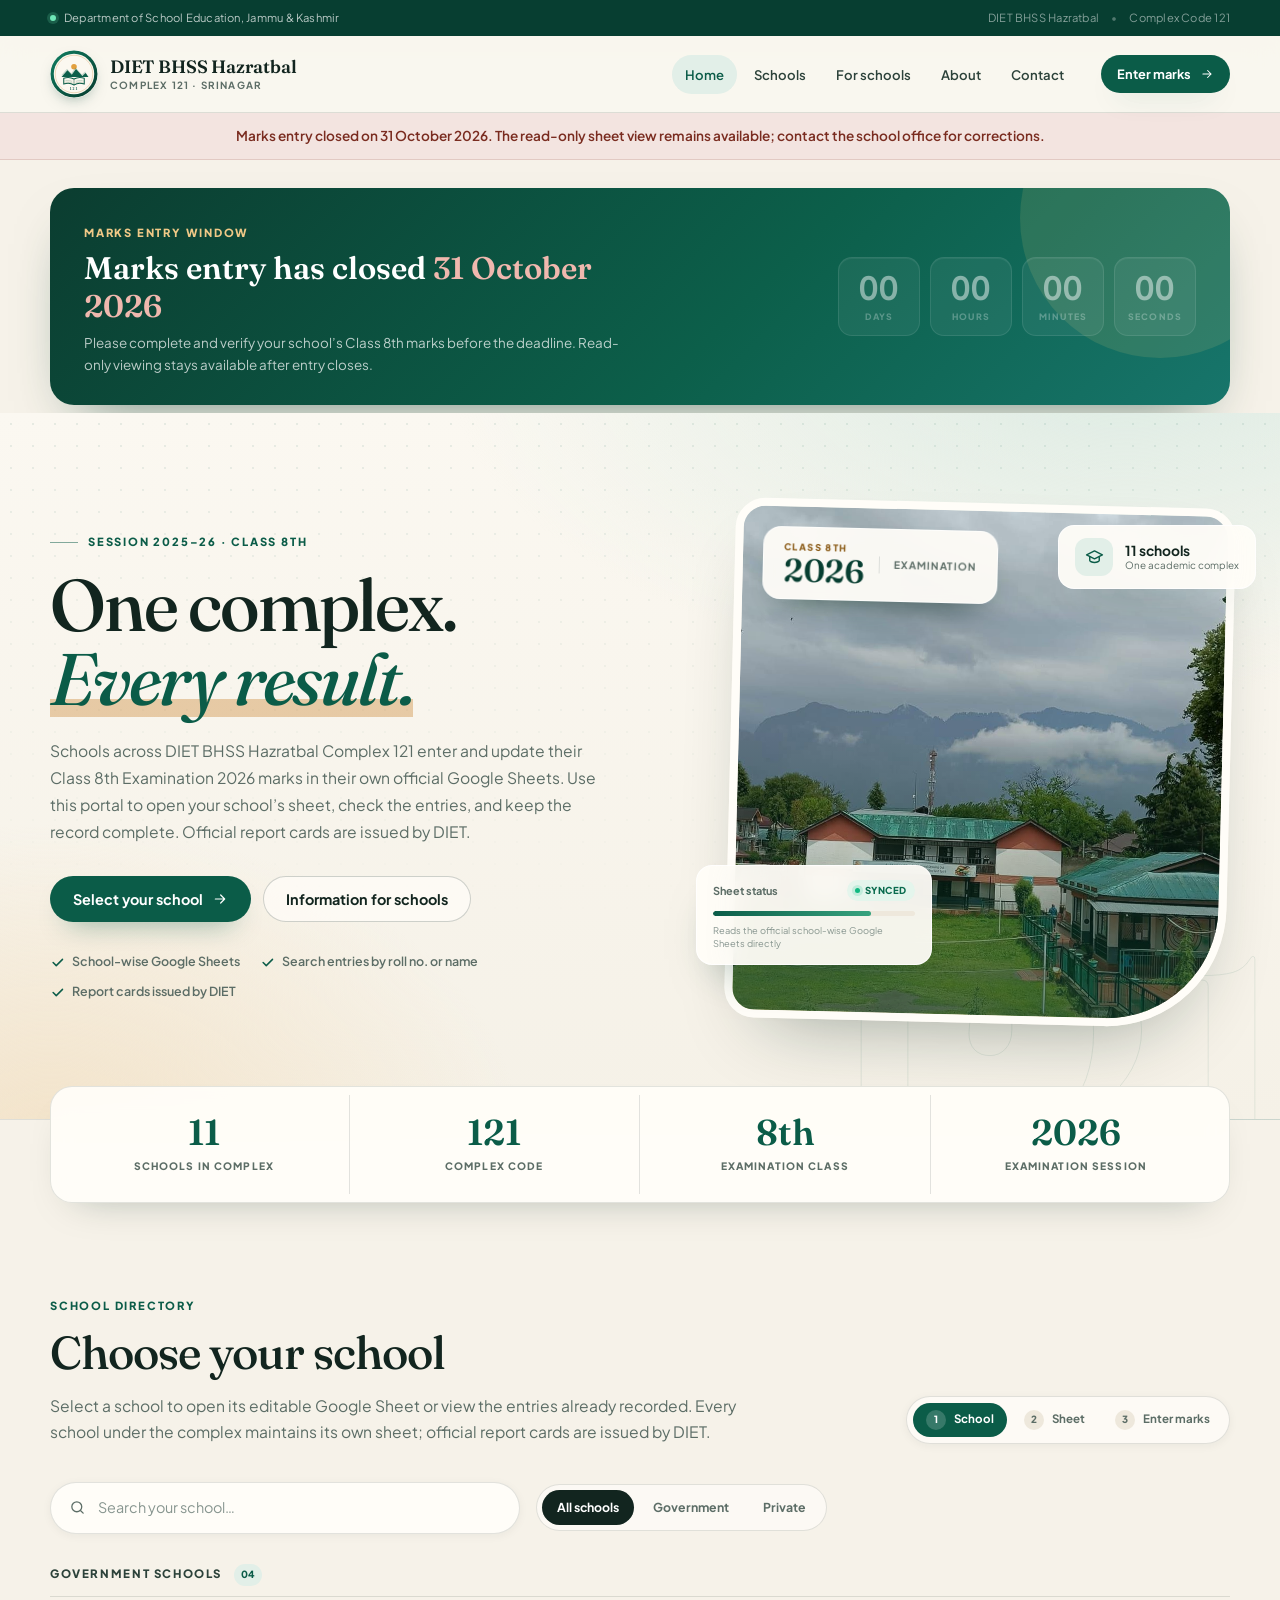
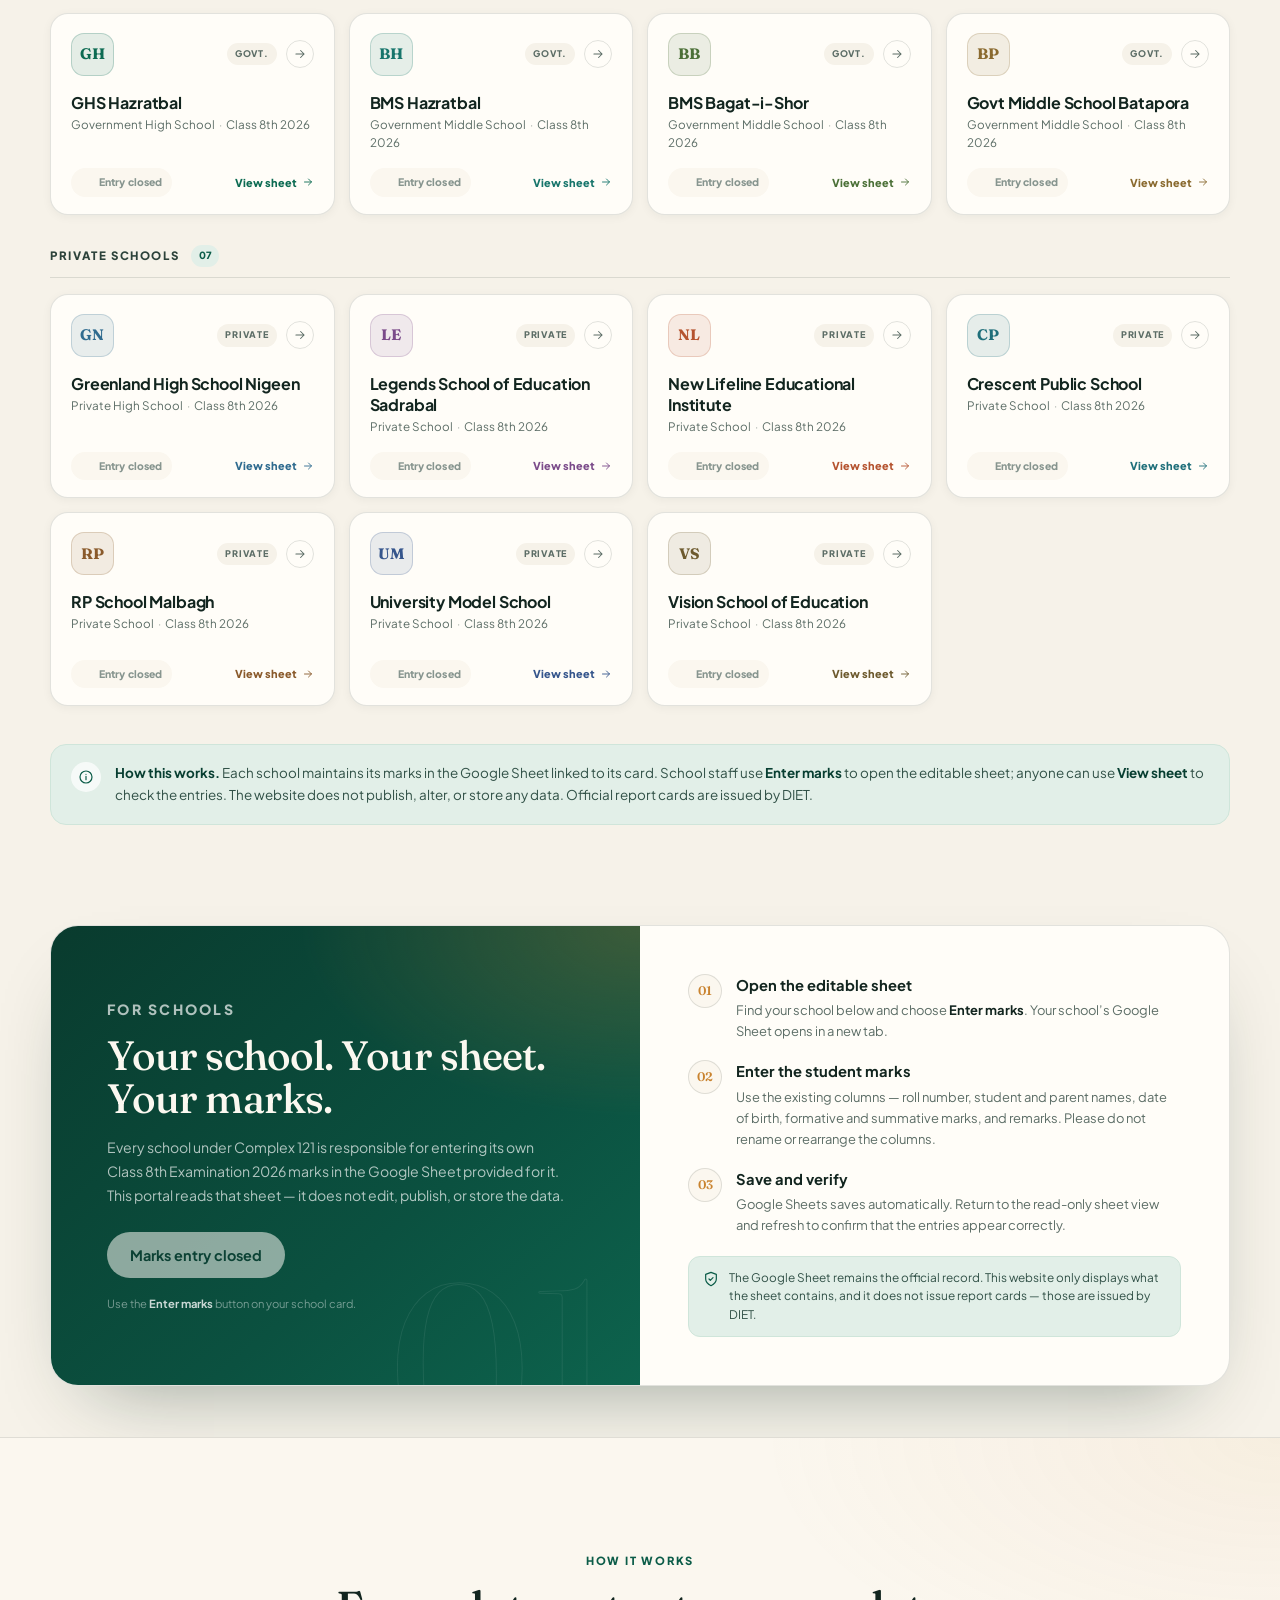
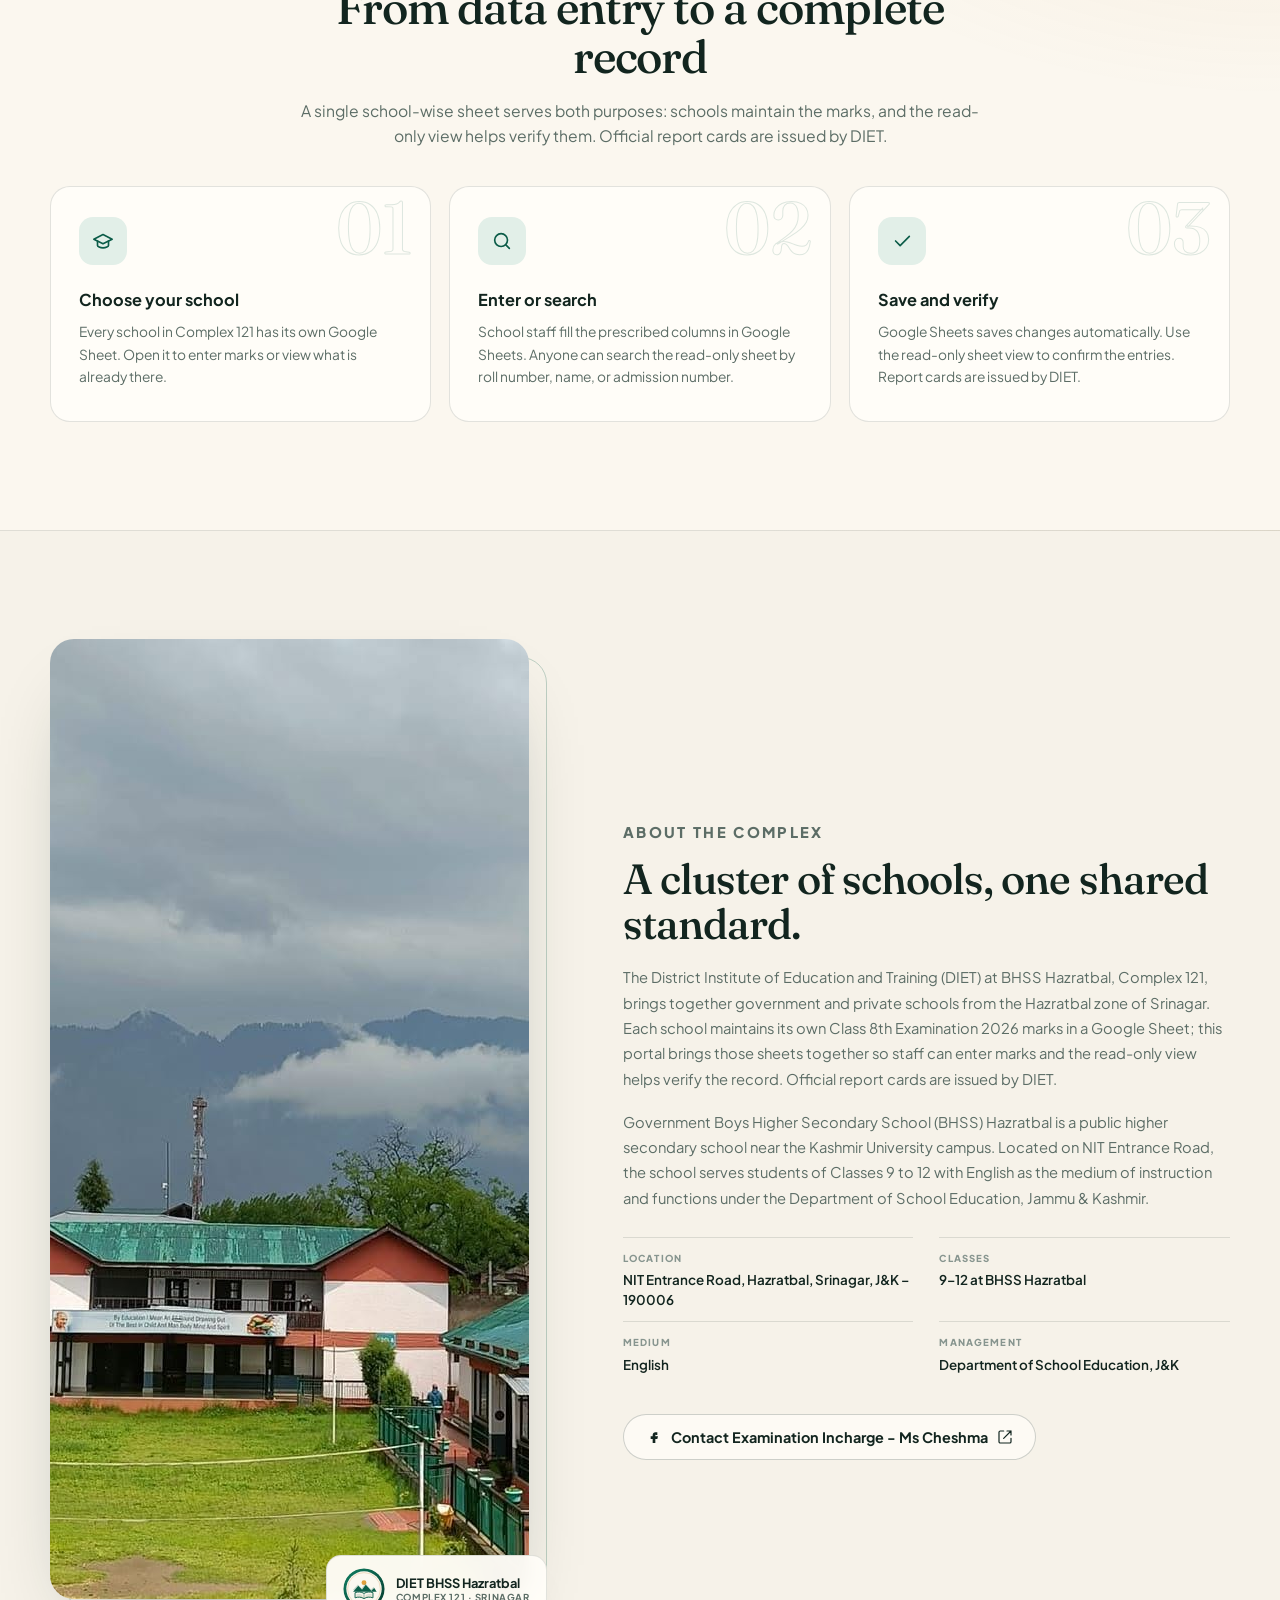
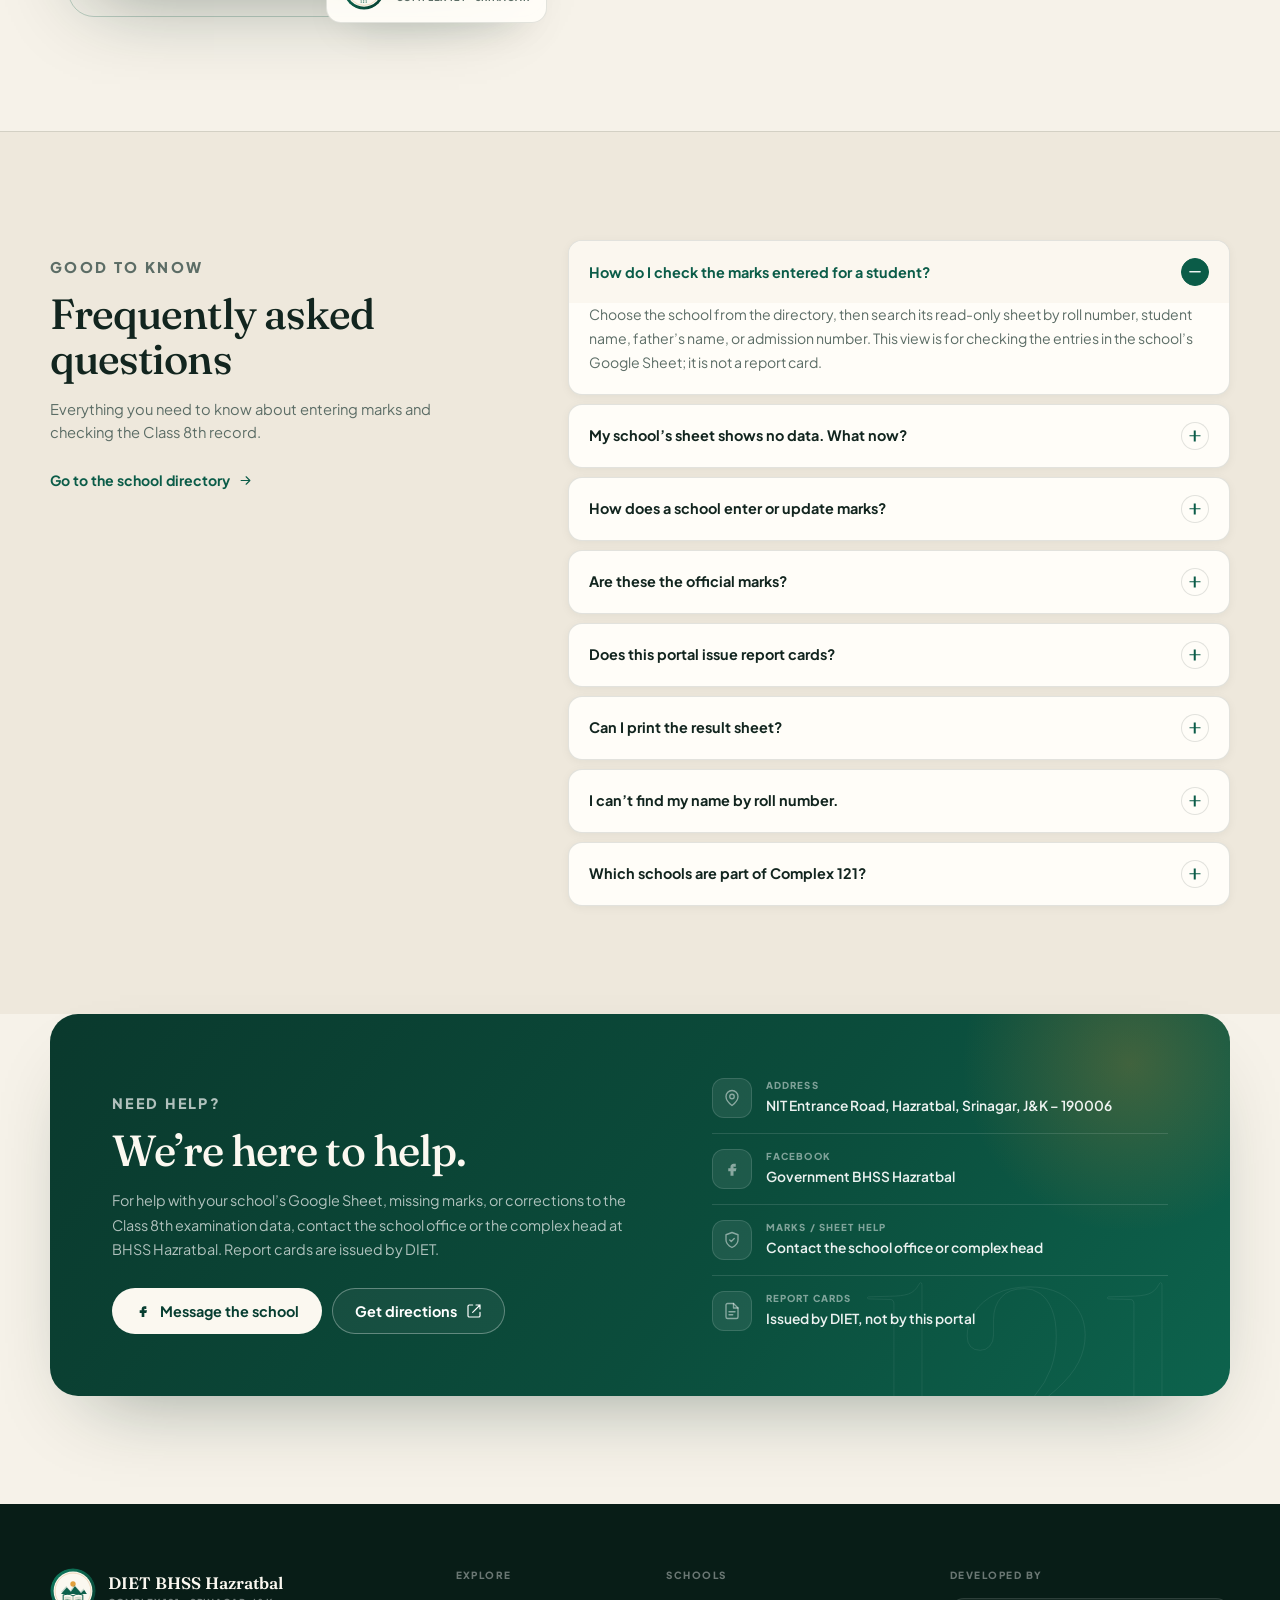
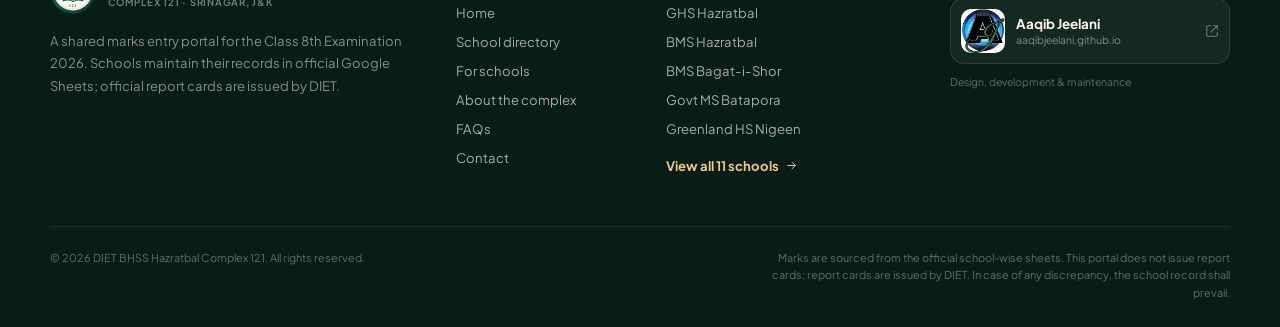
==== commit 66872bb4: "facebook removed link" ====
--- a/index.html
+++ b/index.html
@@ -318,9 +318,9 @@
               <div><dt>Management</dt><dd>Department of School Education, J&amp;K</dd></div>
             </dl>
 
-            <a class="btn btn--ghost" href="https://www.facebook.com/profile.php?id=100086321205114" target="_blank" rel="noopener">
+            <a class="btn btn--ghost" href="#" rel="noopener">
               <svg class="icon" aria-hidden="true"><use href="#i-facebook"/></svg>
-              Visit the school on Facebook
+              Contact Examination Incharge - Ms Cheshma
               <svg class="icon" aria-hidden="true"><use href="#i-external"/></svg>
             </a>
           </div>
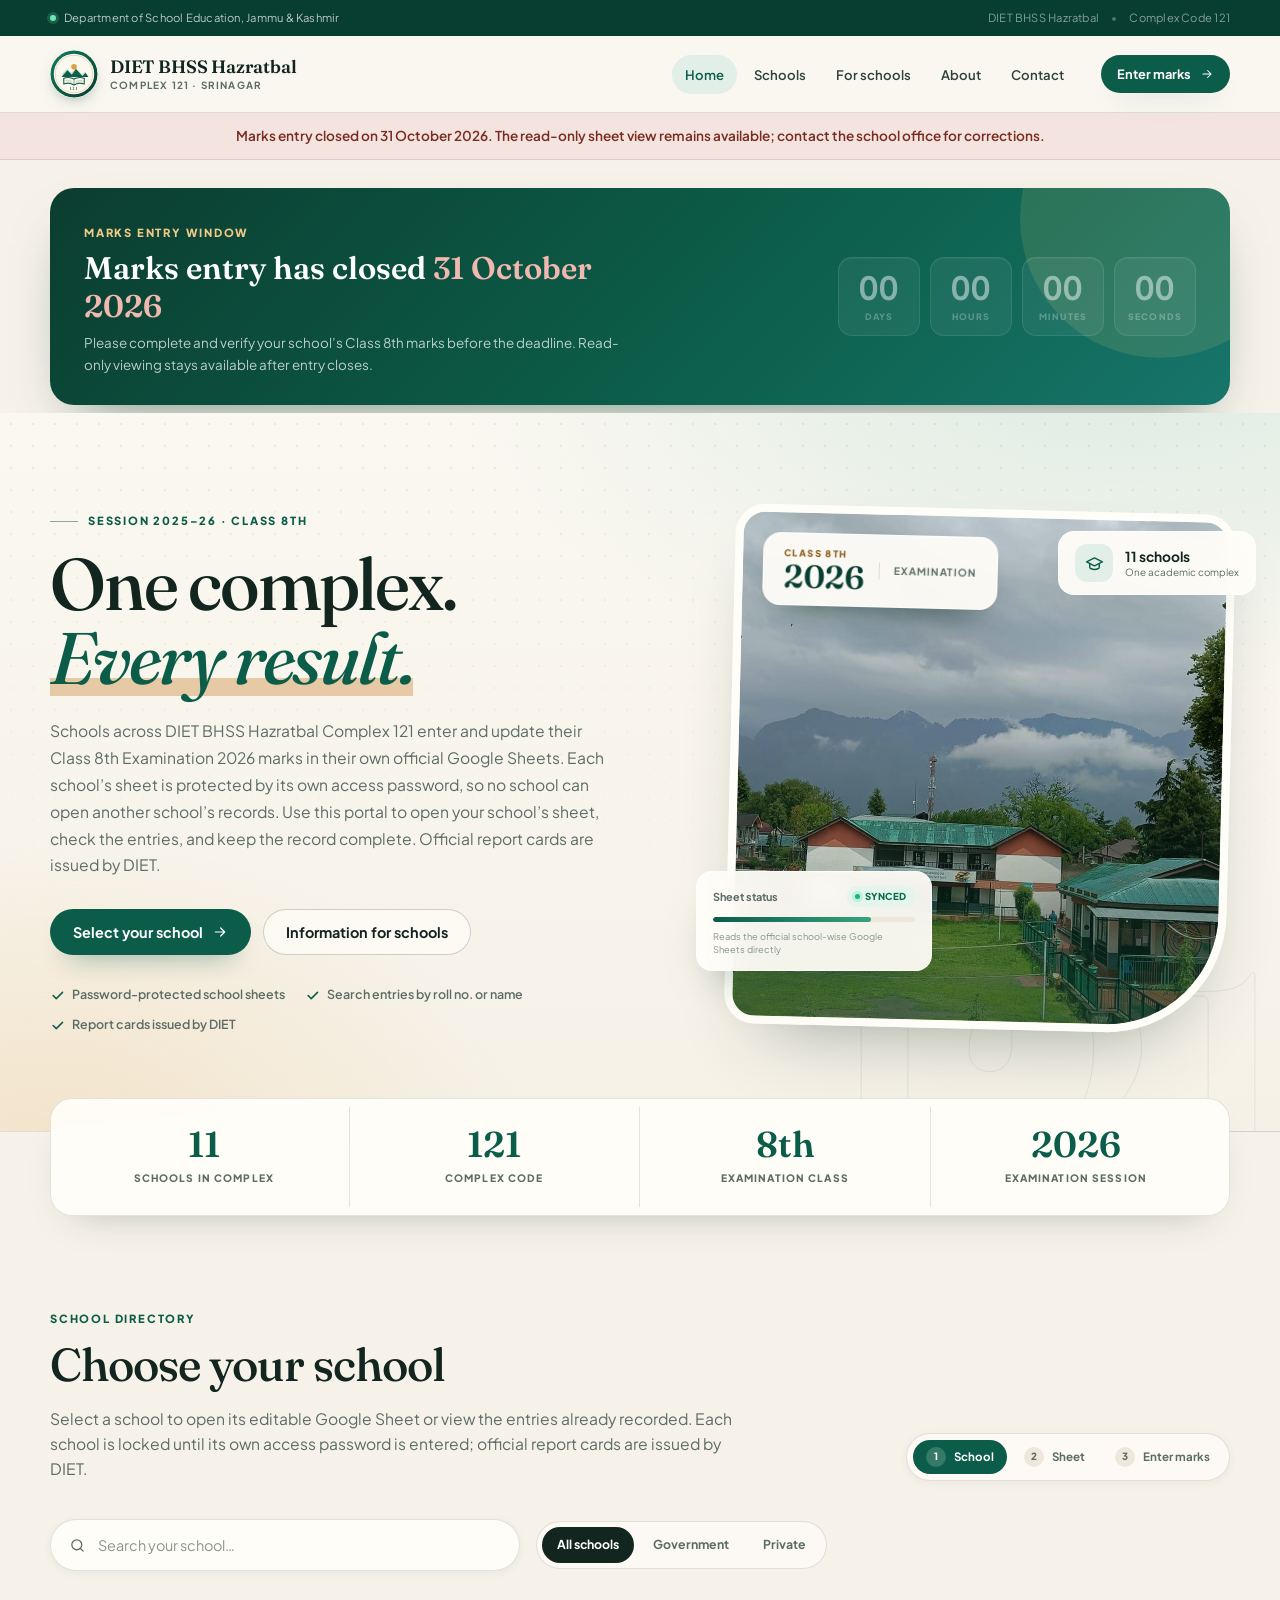
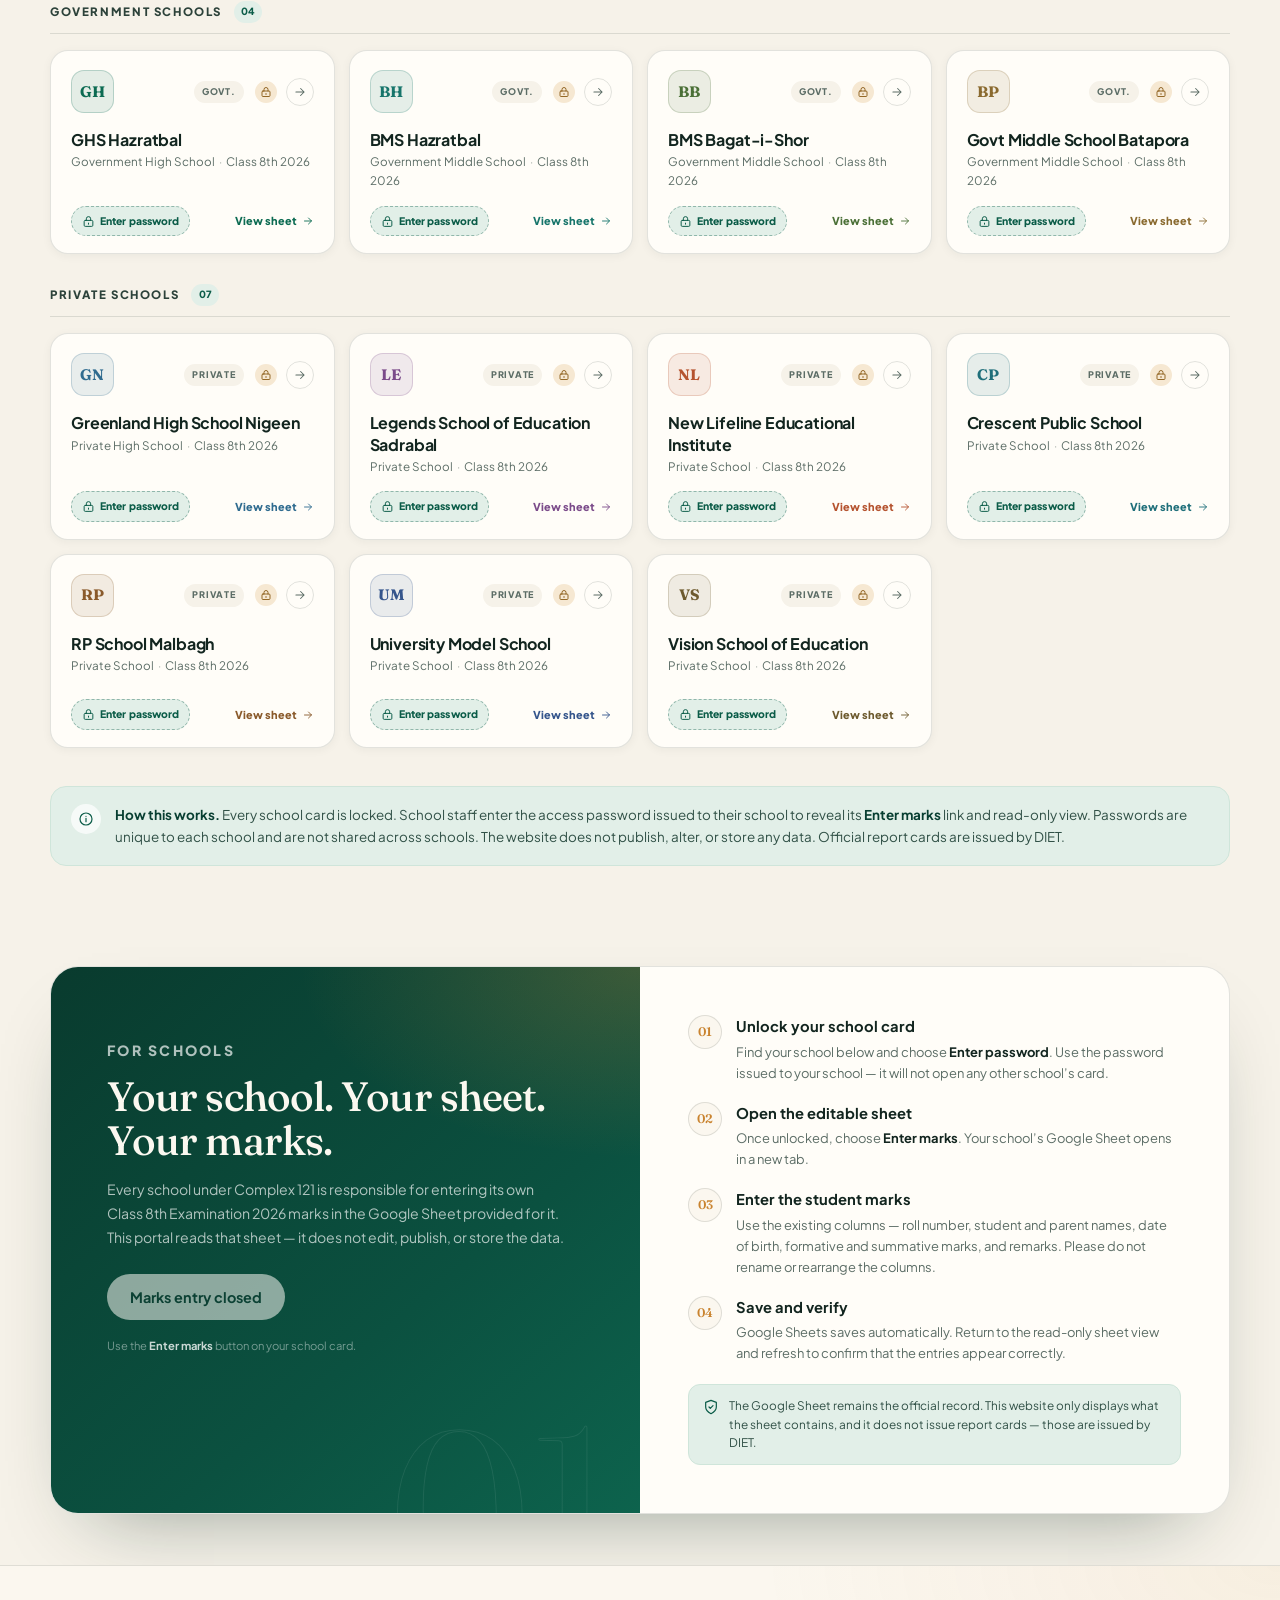
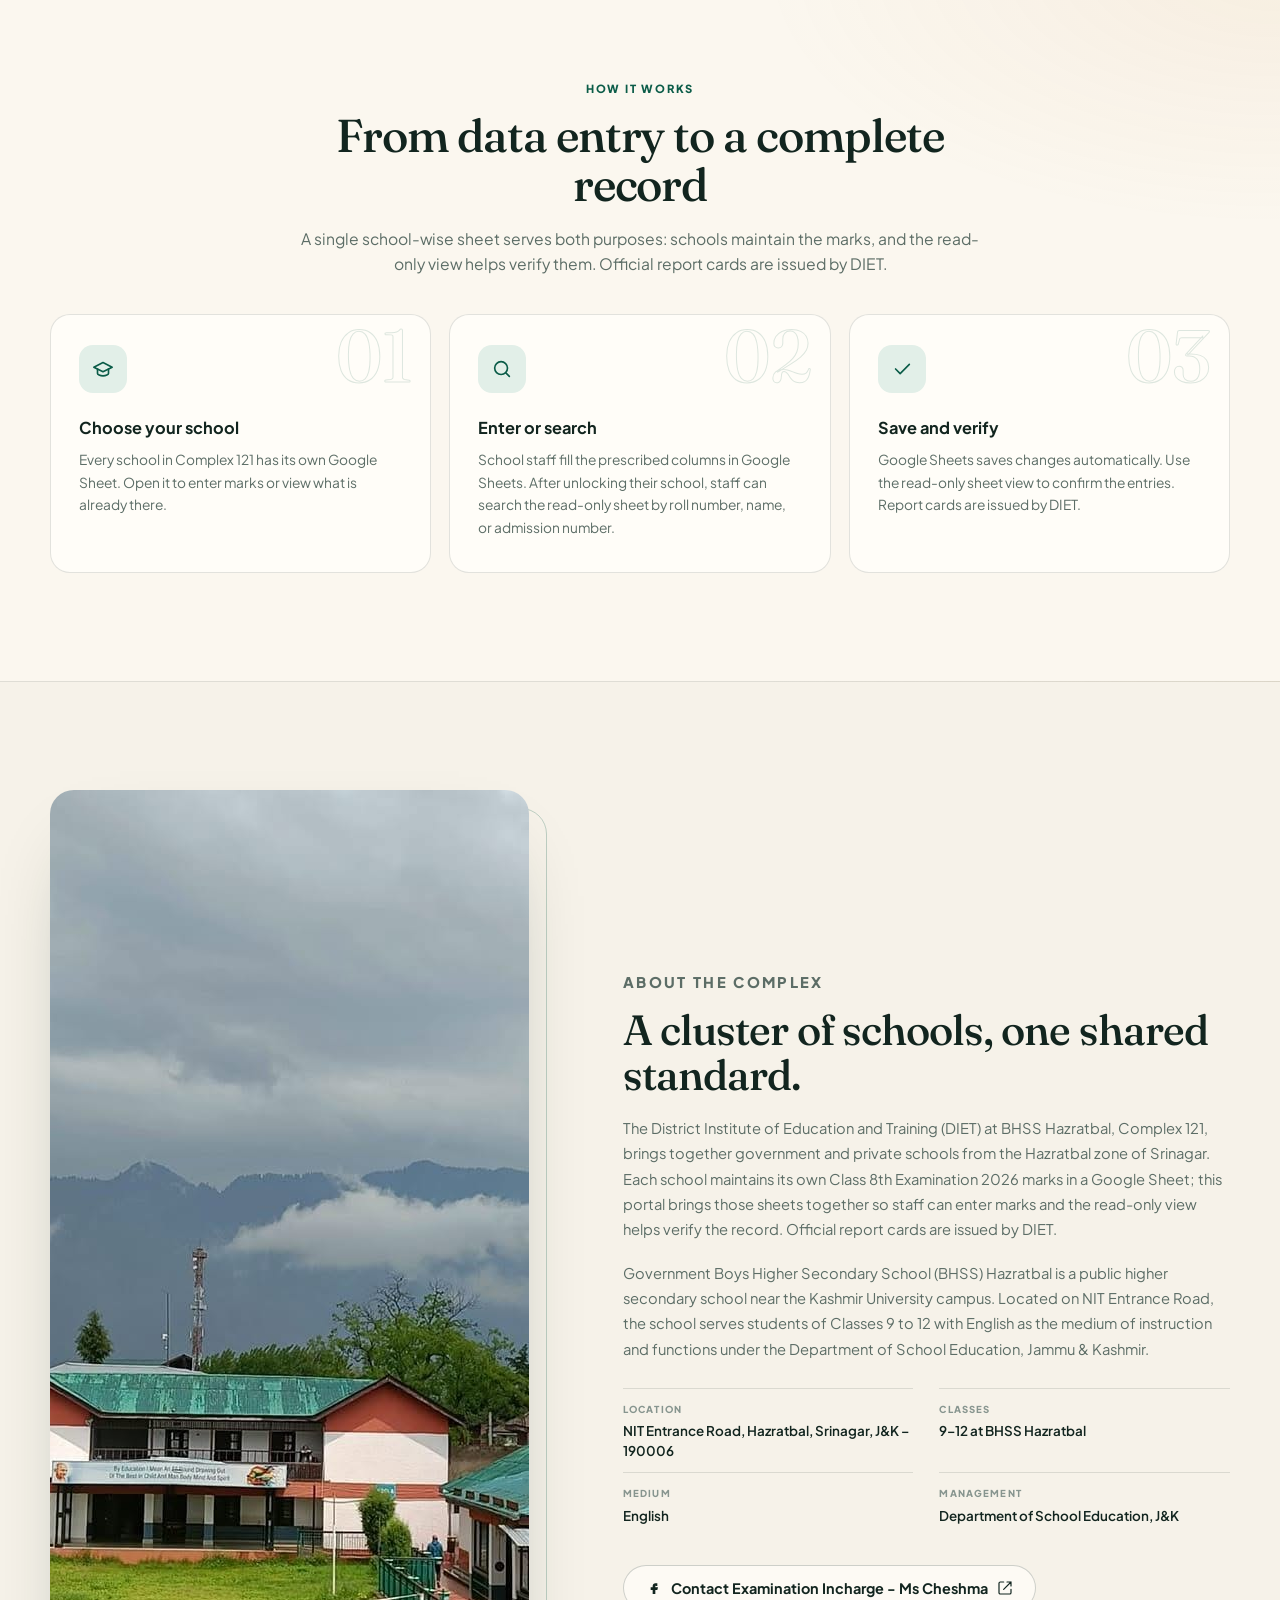
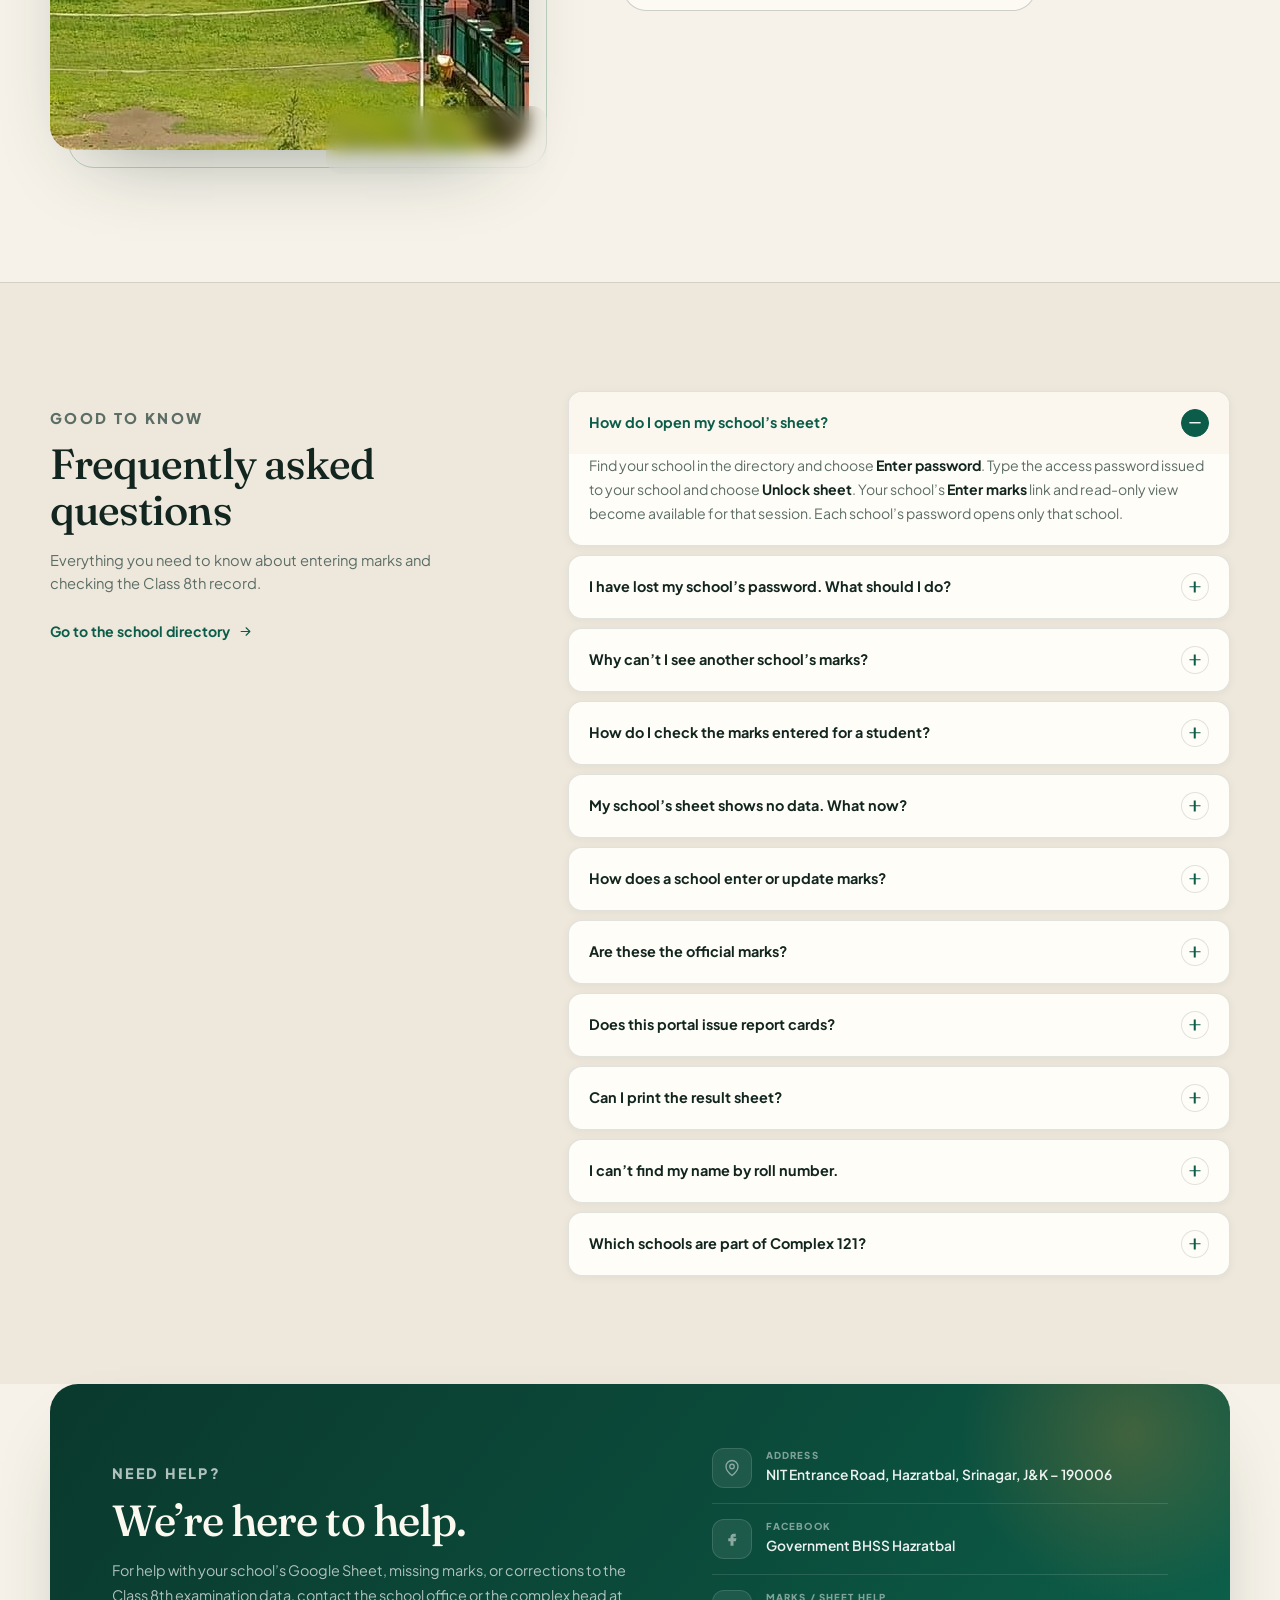
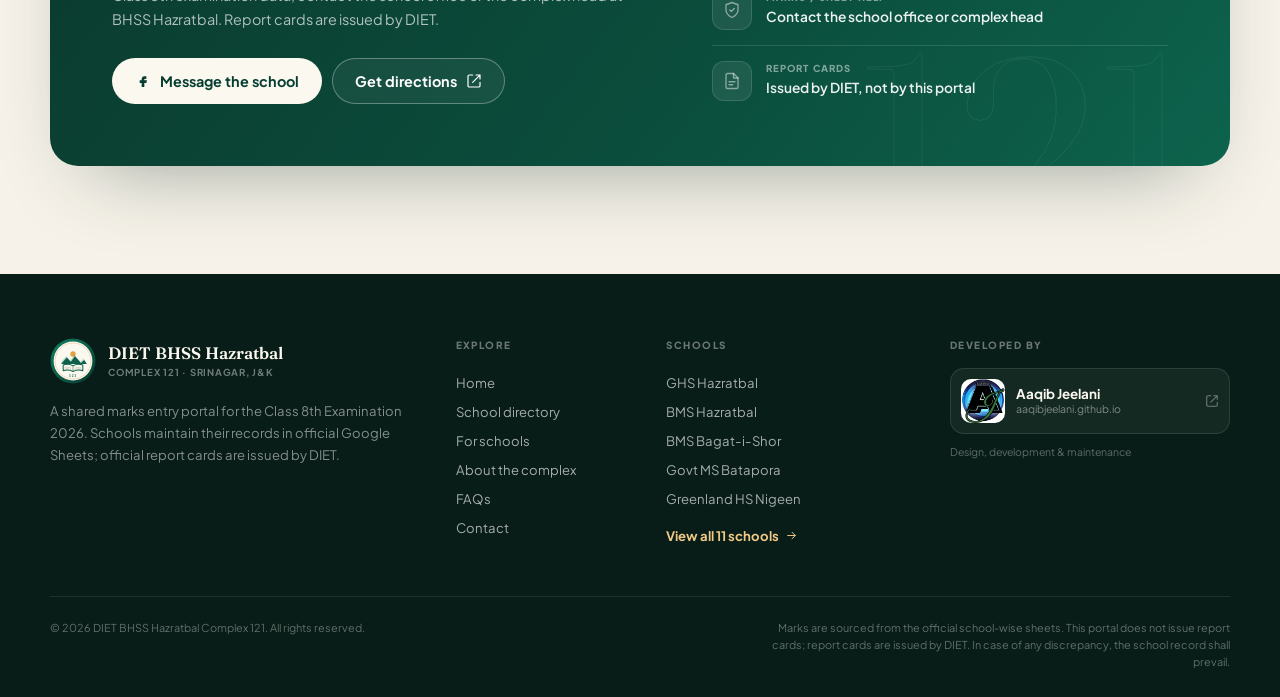
==== commit cddee016: "password updated" ====
--- a/index.html
+++ b/index.html
@@ -42,6 +42,8 @@
     <symbol id="i-book" viewBox="0 0 24 24"><path d="M4 19.5A2.5 2.5 0 0 1 6.5 17H20"/><path d="M6.5 2H20v20H6.5A2.5 2.5 0 0 1 4 19.5v-15A2.5 2.5 0 0 1 6.5 2Z"/></symbol>
     <symbol id="i-users" viewBox="0 0 24 24"><path d="M16 21v-2a4 4 0 0 0-4-4H6a4 4 0 0 0-4 4v2"/><circle cx="9" cy="7" r="4"/><path d="M22 21v-2a4 4 0 0 0-3-3.87M16 3.13a4 4 0 0 1 0 7.75"/></symbol>
     <symbol id="i-shield" viewBox="0 0 24 24"><path d="M12 22s8-4 8-10V5l-8-3-8 3v7c0 6 8 10 8 10Z"/><path d="m9 12 2 2 4-4"/></symbol>
+    <symbol id="i-lock" viewBox="0 0 24 24"><rect x="4" y="10" width="16" height="11" rx="2"/><path d="M8 10V7a4 4 0 0 1 8 0v3"/><path d="M12 15v2"/></symbol>
+    <symbol id="i-key" viewBox="0 0 24 24"><circle cx="8" cy="15" r="4"/><path d="m10.8 12.2 8.2-8.2 2 2-2 2 2 2-2.4 2.4-2-2-1.6 1.6"/></symbol>
     <symbol id="i-grad" viewBox="0 0 24 24"><path d="M22 10 12 5 2 10l10 5 10-5Z"/><path d="M6 12v5c0 1 2.7 2.5 6 2.5s6-1.5 6-2.5v-5"/></symbol>
     <symbol id="i-edit" viewBox="0 0 24 24"><path d="M12 20h9"/><path d="M16.5 3.5a2.1 2.1 0 0 1 3 3L8 18l-4 1 1-4Z"/></symbol>
     <symbol id="i-file" viewBox="0 0 24 24"><path d="M14 2H6a2 2 0 0 0-2 2v16a2 2 0 0 0 2 2h12a2 2 0 0 0 2-2V8Z"/><path d="M14 2v6h6M8 13h8M8 17h5"/></symbol>
@@ -79,6 +81,11 @@
         Enter marks
         <svg class="icon" aria-hidden="true"><use href="#i-arrow"/></svg>
       </a>
+
+      <button class="btn btn--ghost btn--sm header__lock" id="signOutBtn" type="button" hidden title="Lock all school sheets on this device">
+        <svg class="icon" aria-hidden="true"><use href="#i-lock"/></svg>
+        <span class="header__lock-text">Sign out</span>
+      </button>
 
       <button class="nav-toggle" id="navToggle" type="button" aria-expanded="false" aria-controls="primaryNav" aria-label="Open navigation">
         <svg class="icon nav-toggle__open" aria-hidden="true"><use href="#i-menu"/></svg>
@@ -113,7 +120,7 @@
           <div class="hero__copy">
             <p class="eyebrow"><span class="eyebrow__line" aria-hidden="true"></span> Session 2025–26 · Class 8th</p>
             <h1>One complex. <em>Every&nbsp;result.</em></h1>
-            <p class="lede">Schools across DIET BHSS Hazratbal Complex 121 enter and update their Class 8th Examination 2026 marks in their own official Google Sheets. Use this portal to open your school’s sheet, check the entries, and keep the record complete. Official report cards are issued by DIET.</p>
+            <p class="lede">Schools across DIET BHSS Hazratbal Complex 121 enter and update their Class 8th Examination 2026 marks in their own official Google Sheets. Each school’s sheet is protected by its own access password, so no school can open another school’s records. Use this portal to open your school’s sheet, check the entries, and keep the record complete. Official report cards are issued by DIET.</p>
             <div class="hero__actions">
               <a class="btn btn--primary" href="#finder">
                 Select your school
@@ -122,7 +129,7 @@
               <a class="btn btn--ghost" href="#for-schools">Information for schools</a>
             </div>
             <ul class="hero__meta">
-              <li><svg class="icon" aria-hidden="true"><use href="#i-check"/></svg> School-wise Google Sheets</li>
+              <li><svg class="icon" aria-hidden="true"><use href="#i-check"/></svg> Password-protected school sheets</li>
               <li><svg class="icon" aria-hidden="true"><use href="#i-check"/></svg> Search entries by roll no. or name</li>
               <li><svg class="icon" aria-hidden="true"><use href="#i-check"/></svg> Report cards issued by DIET</li>
             </ul>
@@ -171,7 +178,7 @@
             <div class="section-head__copy">
               <p class="eyebrow">School directory</p>
               <h2>Choose your school</h2>
-              <p class="section-sub">Select a school to open its editable Google Sheet or view the entries already recorded. Every school under the complex maintains its own sheet; official report cards are issued by DIET.</p>
+              <p class="section-sub">Select a school to open its editable Google Sheet or view the entries already recorded. Each school is locked until its own access password is entered; official report cards are issued by DIET.</p>
             </div>
             <ol class="steps" aria-label="School sheet steps">
               <li class="step is-active"><b>1</b> School</li>
@@ -213,7 +220,7 @@
 
           <div class="note-card">
             <span class="note-card__icon"><svg class="icon" aria-hidden="true"><use href="#i-info"/></svg></span>
-            <p><strong>How this works.</strong> Each school maintains its marks in the Google Sheet linked to its card. School staff use <strong>Enter marks</strong> to open the editable sheet; anyone can use <strong>View sheet</strong> to check the entries. The website does not publish, alter, or store any data. Official report cards are issued by DIET.</p>
+            <p><strong>How this works.</strong> Every school card is locked. School staff enter the access password issued to their school to reveal its <strong>Enter marks</strong> link and read-only view. Passwords are unique to each school and are not shared across schools. The website does not publish, alter, or store any data. Official report cards are issued by DIET.</p>
           </div>
         </div>
       </section>
@@ -236,19 +243,26 @@
               <div class="for-schools__step">
                 <span class="for-schools__num">01</span>
                 <div>
-                  <h3>Open the editable sheet</h3>
-                  <p>Find your school below and choose <strong>Enter marks</strong>. Your school’s Google Sheet opens in a new tab.</p>
+                  <h3>Unlock your school card</h3>
+                  <p>Find your school below and choose <strong>Enter password</strong>. Use the password issued to your school — it will not open any other school’s card.</p>
                 </div>
               </div>
               <div class="for-schools__step">
                 <span class="for-schools__num">02</span>
+                <div>
+                  <h3>Open the editable sheet</h3>
+                  <p>Once unlocked, choose <strong>Enter marks</strong>. Your school’s Google Sheet opens in a new tab.</p>
+                </div>
+              </div>
+              <div class="for-schools__step">
+                <span class="for-schools__num">03</span>
                 <div>
                   <h3>Enter the student marks</h3>
                   <p>Use the existing columns — roll number, student and parent names, date of birth, formative and summative marks, and remarks. Please do not rename or rearrange the columns.</p>
                 </div>
               </div>
               <div class="for-schools__step">
-                <span class="for-schools__num">03</span>
+                <span class="for-schools__num">04</span>
                 <div>
                   <h3>Save and verify</h3>
                   <p>Google Sheets saves automatically. Return to the read-only sheet view and refresh to confirm that the entries appear correctly.</p>
@@ -283,7 +297,7 @@
               <span class="how-card__num">02</span>
               <span class="how-card__icon"><svg class="icon" aria-hidden="true"><use href="#i-search"/></svg></span>
               <h3>Enter or search</h3>
-              <p>School staff fill the prescribed columns in Google Sheets. Anyone can search the read-only sheet by roll number, name, or admission number.</p>
+              <p>School staff fill the prescribed columns in Google Sheets. After unlocking their school, staff can search the read-only sheet by roll number, name, or admission number.</p>
             </article>
             <article class="how-card">
               <span class="how-card__num">03</span>
@@ -338,8 +352,20 @@
 
           <div class="accordion">
             <details open>
+              <summary>How do I open my school’s sheet?<span class="accordion__icon" aria-hidden="true"></span></summary>
+              <div class="accordion__body"><p>Find your school in the directory and choose <strong>Enter password</strong>. Type the access password issued to your school and choose <strong>Unlock sheet</strong>. Your school’s <strong>Enter marks</strong> link and read-only view become available for that session. Each school’s password opens only that school.</p></div>
+            </details>
+            <details>
+              <summary>I have lost my school’s password. What should I do?<span class="accordion__icon" aria-hidden="true"></span></summary>
+              <div class="accordion__body"><p>Passwords are issued and reset by the complex head at BHSS Hazratbal. Contact the school office or the complex head with your school name; the password cannot be recovered from the website, but it can be reset.</p></div>
+            </details>
+            <details>
+              <summary>Why can’t I see another school’s marks?<span class="accordion__icon" aria-hidden="true"></span></summary>
+              <div class="accordion__body"><p>Each school’s records are protected by a separate password. A password issued to one school will not open any other school’s sheet, and the portal does not list other schools’ student entries.</p></div>
+            </details>
+            <details>
               <summary>How do I check the marks entered for a student?<span class="accordion__icon" aria-hidden="true"></span></summary>
-              <div class="accordion__body"><p>Choose the school from the directory, then search its read-only sheet by roll number, student name, father’s name, or admission number. This view is for checking the entries in the school’s Google Sheet; it is not a report card.</p></div>
+              <div class="accordion__body"><p>Unlock your school from the directory, then search its read-only sheet by roll number, student name, father’s name, or admission number. This view is for checking the entries in the school’s Google Sheet; it is not a report card.</p></div>
             </details>
             <details>
               <summary>My school’s sheet shows no data. What now?<span class="accordion__icon" aria-hidden="true"></span></summary>
@@ -347,7 +373,7 @@
             </details>
             <details>
               <summary>How does a school enter or update marks?<span class="accordion__icon" aria-hidden="true"></span></summary>
-              <div class="accordion__body"><p>Find your school in the directory and choose <strong>Enter marks</strong>. The school’s editable Google Sheet opens in a new tab. Fill in the existing columns without renaming or rearranging them, then return to the read-only sheet view and refresh.</p></div>
+              <div class="accordion__body"><p>Unlock your school in the directory with its access password, then choose <strong>Enter marks</strong>. The school’s editable Google Sheet opens in a new tab. Fill in the existing columns without renaming or rearranging them, then return to the read-only sheet view and refresh.</p></div>
             </details>
             <details>
               <summary>Are these the official marks?<span class="accordion__icon" aria-hidden="true"></span></summary>
@@ -467,12 +493,46 @@
     </div>
   </footer>
 
+  <dialog class="access-dialog" id="accessDialog" aria-labelledby="accessDialogTitle" aria-describedby="accessDialogNote">
+    <form class="access-dialog__card" id="accessForm" novalidate>
+      <button class="access-dialog__close" type="button" data-access-close aria-label="Close password dialog">
+        <svg class="icon" aria-hidden="true"><use href="#i-close"/></svg>
+      </button>
+
+      <span class="access-dialog__badge"><svg class="icon" aria-hidden="true"><use href="#i-lock"/></svg></span>
+      <p class="eyebrow" id="accessDialogKicker">Protected sheet</p>
+      <h2 id="accessDialogTitle">School access</h2>
+      <p class="access-dialog__school" id="accessDialogSchool"></p>
+      <p class="access-dialog__note" id="accessDialogNote">Enter the access password issued to your school. Each school has its own password.</p>
+
+      <label class="access-field">
+        <span>Access password</span>
+        <input id="accessPassword" type="password" inputmode="text" autocomplete="current-password" spellcheck="false" autocapitalize="characters" placeholder="XXXX-XXXX-XXXX" required>
+      </label>
+
+      <p class="access-error" id="accessError" role="alert" hidden></p>
+
+      <label class="access-remember">
+        <input id="accessRemember" type="checkbox">
+        <span>Keep me signed in on this device for 7 days</span>
+      </label>
+
+      <div class="access-dialog__actions">
+        <button class="btn btn--primary" type="submit" id="accessSubmit">Unlock sheet</button>
+        <button class="btn btn--ghost" type="button" data-access-close>Cancel</button>
+      </div>
+
+      <p class="access-dialog__hint">Complex head? The master password opens any school. Lost your school password? Contact the complex head at BHSS Hazratbal.</p>
+    </form>
+  </dialog>
+
   <div class="toast" id="toast" role="status" aria-live="polite"></div>
   <noscript>
     <div class="noscript">This marks portal needs JavaScript enabled to load the school-wise Google Sheets. Please enable JavaScript and reload the page.</div>
   </noscript>
 
   <script src="assets/js/schools.js"></script>
+  <script src="assets/js/auth.js"></script>
   <script src="assets/js/app.js"></script>
 </body>
 </html>
--- a/assets/css/styles.css
+++ b/assets/css/styles.css
@@ -3119,6 +3119,288 @@
 }
 
 /* --------------------------------------------------------------------------
+   School access (password gate)
+   -------------------------------------------------------------------------- */
+
+.header__lock {
+  flex: none;
+}
+
+.header__lock .icon {
+  width: 15px;
+  height: 15px;
+}
+
+.school-card__enter {
+  border: 0;
+  font-family: inherit;
+  cursor: pointer;
+}
+
+.school-card__lock {
+  display: grid;
+  place-items: center;
+  width: 22px;
+  height: 22px;
+  margin-left: 2px;
+  border-radius: 50%;
+  background: var(--gold-soft);
+  color: var(--gold-ink);
+}
+
+.school-card__lock .icon {
+  width: 12px;
+  height: 12px;
+}
+
+.school-card__enter--locked {
+  border: 1px dashed color-mix(in srgb, var(--brand) 38%, transparent);
+  background: var(--brand-soft);
+  color: var(--brand);
+}
+
+.school-card__enter--locked:hover {
+  border-color: var(--brand);
+  background: var(--brand);
+  color: #fff;
+}
+
+.status-pill--locked .status-pill__dot {
+  background: #f0c987;
+  box-shadow: 0 0 0 3px rgba(240, 201, 135, 0.16);
+}
+
+.state-card--locked {
+  border-color: color-mix(in srgb, var(--gold) 42%, transparent);
+}
+
+.access-dialog {
+  width: min(100% - 32px, 468px);
+  max-width: 468px;
+  padding: 0;
+  border: 0;
+  border-radius: 24px;
+  background: var(--surface);
+  color: var(--ink);
+  box-shadow: var(--shadow-lg);
+}
+
+.access-dialog::backdrop {
+  background: rgba(7, 34, 27, 0.64);
+  backdrop-filter: blur(4px);
+  -webkit-backdrop-filter: blur(4px);
+}
+
+.access-dialog--fallback {
+  position: fixed;
+  inset: 0;
+  z-index: 600;
+  display: grid;
+  place-items: center;
+  background: rgba(7, 34, 27, 0.64);
+}
+
+.access-dialog__card {
+  position: relative;
+  padding: 32px 30px 26px;
+  text-align: center;
+}
+
+.access-dialog__close {
+  position: absolute;
+  top: 14px;
+  right: 14px;
+  display: grid;
+  place-items: center;
+  width: 38px;
+  height: 38px;
+  border: 1px solid var(--line);
+  border-radius: 50%;
+  background: var(--surface);
+  color: var(--muted);
+  transition: color 0.2s ease, background-color 0.2s ease;
+}
+
+.access-dialog__close:hover {
+  background: var(--bg);
+  color: var(--ink);
+}
+
+.access-dialog__close .icon {
+  width: 16px;
+  height: 16px;
+}
+
+.access-dialog__badge {
+  display: grid;
+  place-items: center;
+  width: 56px;
+  height: 56px;
+  margin: 0 auto 14px;
+  border-radius: 18px;
+  background: var(--gold-soft);
+  color: var(--gold-ink);
+}
+
+.access-dialog__badge .icon {
+  width: 26px;
+  height: 26px;
+}
+
+.access-dialog .eyebrow {
+  justify-content: center;
+}
+
+.access-dialog h2 {
+  margin-top: 6px;
+  font-family: var(--font-display);
+  font-size: clamp(1.45rem, 4vw, 1.7rem);
+  font-weight: 500;
+  line-height: 1.15;
+  letter-spacing: -0.02em;
+}
+
+.access-dialog__school {
+  margin-top: 6px;
+  color: var(--muted);
+  font-size: 0.68rem;
+  font-weight: 800;
+  letter-spacing: 0.07em;
+  text-transform: uppercase;
+}
+
+.access-dialog__note {
+  max-width: 40ch;
+  margin: 14px auto 0;
+  color: var(--muted);
+  font-size: 0.82rem;
+  line-height: 1.62;
+}
+
+.access-field {
+  display: block;
+  margin-top: 20px;
+  text-align: left;
+}
+
+.access-field > span {
+  display: block;
+  margin-bottom: 7px;
+  color: var(--muted);
+  font-size: 0.66rem;
+  font-weight: 800;
+  letter-spacing: 0.08em;
+  text-transform: uppercase;
+}
+
+.access-field input {
+  width: 100%;
+  padding: 13px 15px;
+  border: 1px solid var(--line-strong);
+  border-radius: 12px;
+  background: var(--surface-2);
+  font-size: 0.95rem;
+  font-weight: 700;
+  letter-spacing: 0.1em;
+  text-transform: uppercase;
+  transition: border-color 0.2s ease, box-shadow 0.2s ease, background-color 0.2s ease;
+}
+
+.access-field input::placeholder {
+  color: var(--muted-2);
+  font-weight: 600;
+  letter-spacing: 0.08em;
+}
+
+.access-field input:focus {
+  outline: none;
+  border-color: var(--brand);
+  background: #fff;
+  box-shadow: 0 0 0 3px rgba(11, 92, 72, 0.14);
+}
+
+.access-error {
+  margin-top: 10px;
+  padding: 9px 12px;
+  border-radius: 10px;
+  background: #fbe8e3;
+  color: #9d3524;
+  font-size: 0.75rem;
+  font-weight: 600;
+  line-height: 1.5;
+  text-align: left;
+}
+
+.access-remember {
+  display: flex;
+  align-items: flex-start;
+  gap: 8px;
+  margin-top: 14px;
+  color: var(--muted);
+  font-size: 0.74rem;
+  line-height: 1.45;
+  text-align: left;
+  cursor: pointer;
+}
+
+.access-remember input {
+  margin-top: 2px;
+  accent-color: var(--brand);
+}
+
+.access-dialog__actions {
+  display: flex;
+  gap: 9px;
+  margin-top: 20px;
+}
+
+.access-dialog__actions .btn {
+  flex: 1;
+  justify-content: center;
+}
+
+.access-dialog__hint {
+  margin-top: 16px;
+  color: var(--muted-2);
+  font-size: 0.66rem;
+  line-height: 1.55;
+}
+
+@media (max-width: 560px) {
+  .header__lock {
+    width: 44px;
+    height: 44px;
+    padding: 0;
+  }
+
+  .header__lock-text {
+    position: absolute;
+    width: 1px;
+    height: 1px;
+    margin: -1px;
+    padding: 0;
+    overflow: hidden;
+    clip: rect(0 0 0 0);
+    white-space: nowrap;
+    border: 0;
+  }
+
+  .access-dialog__card {
+    padding: 28px 22px 22px;
+  }
+
+  .access-dialog__actions {
+    flex-direction: column;
+  }
+}
+
+@media print {
+  .access-dialog {
+    display: none !important;
+  }
+}
+
+/* --------------------------------------------------------------------------
    Toast & noscript
    -------------------------------------------------------------------------- */
 
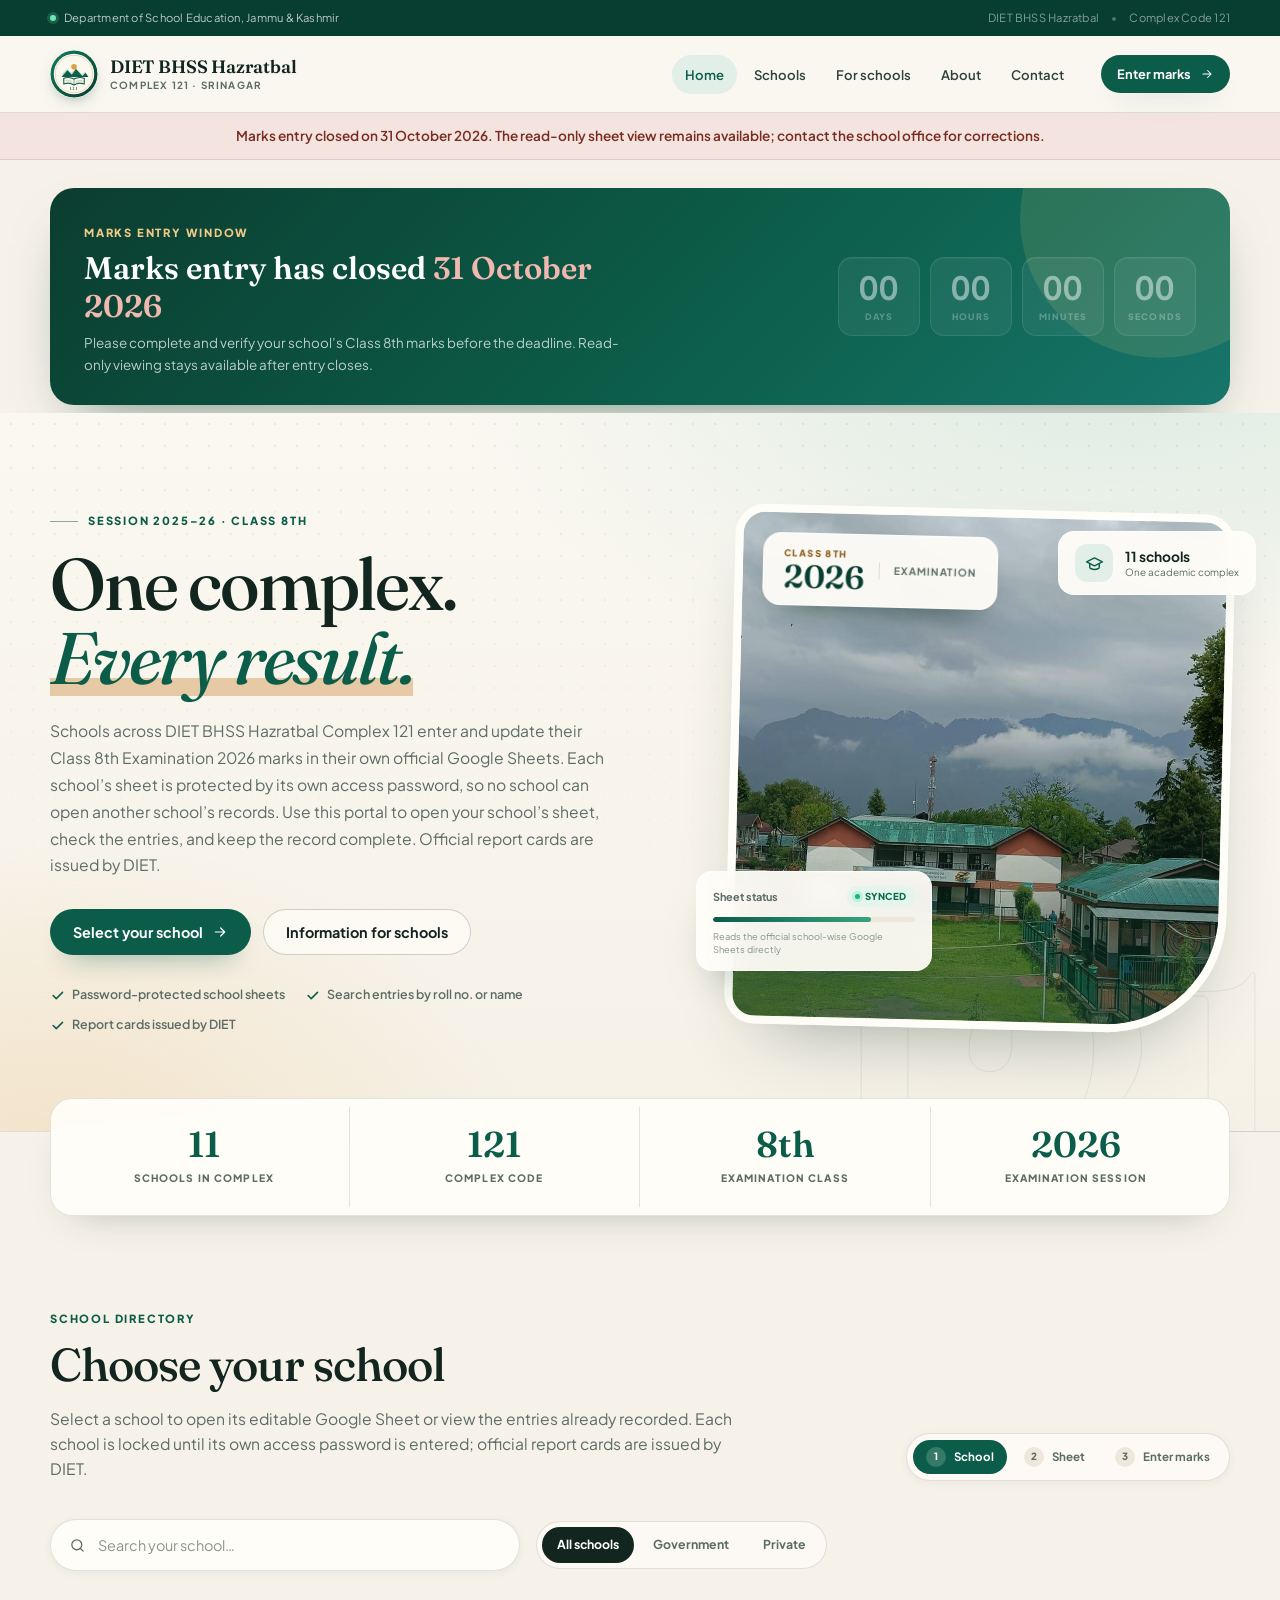
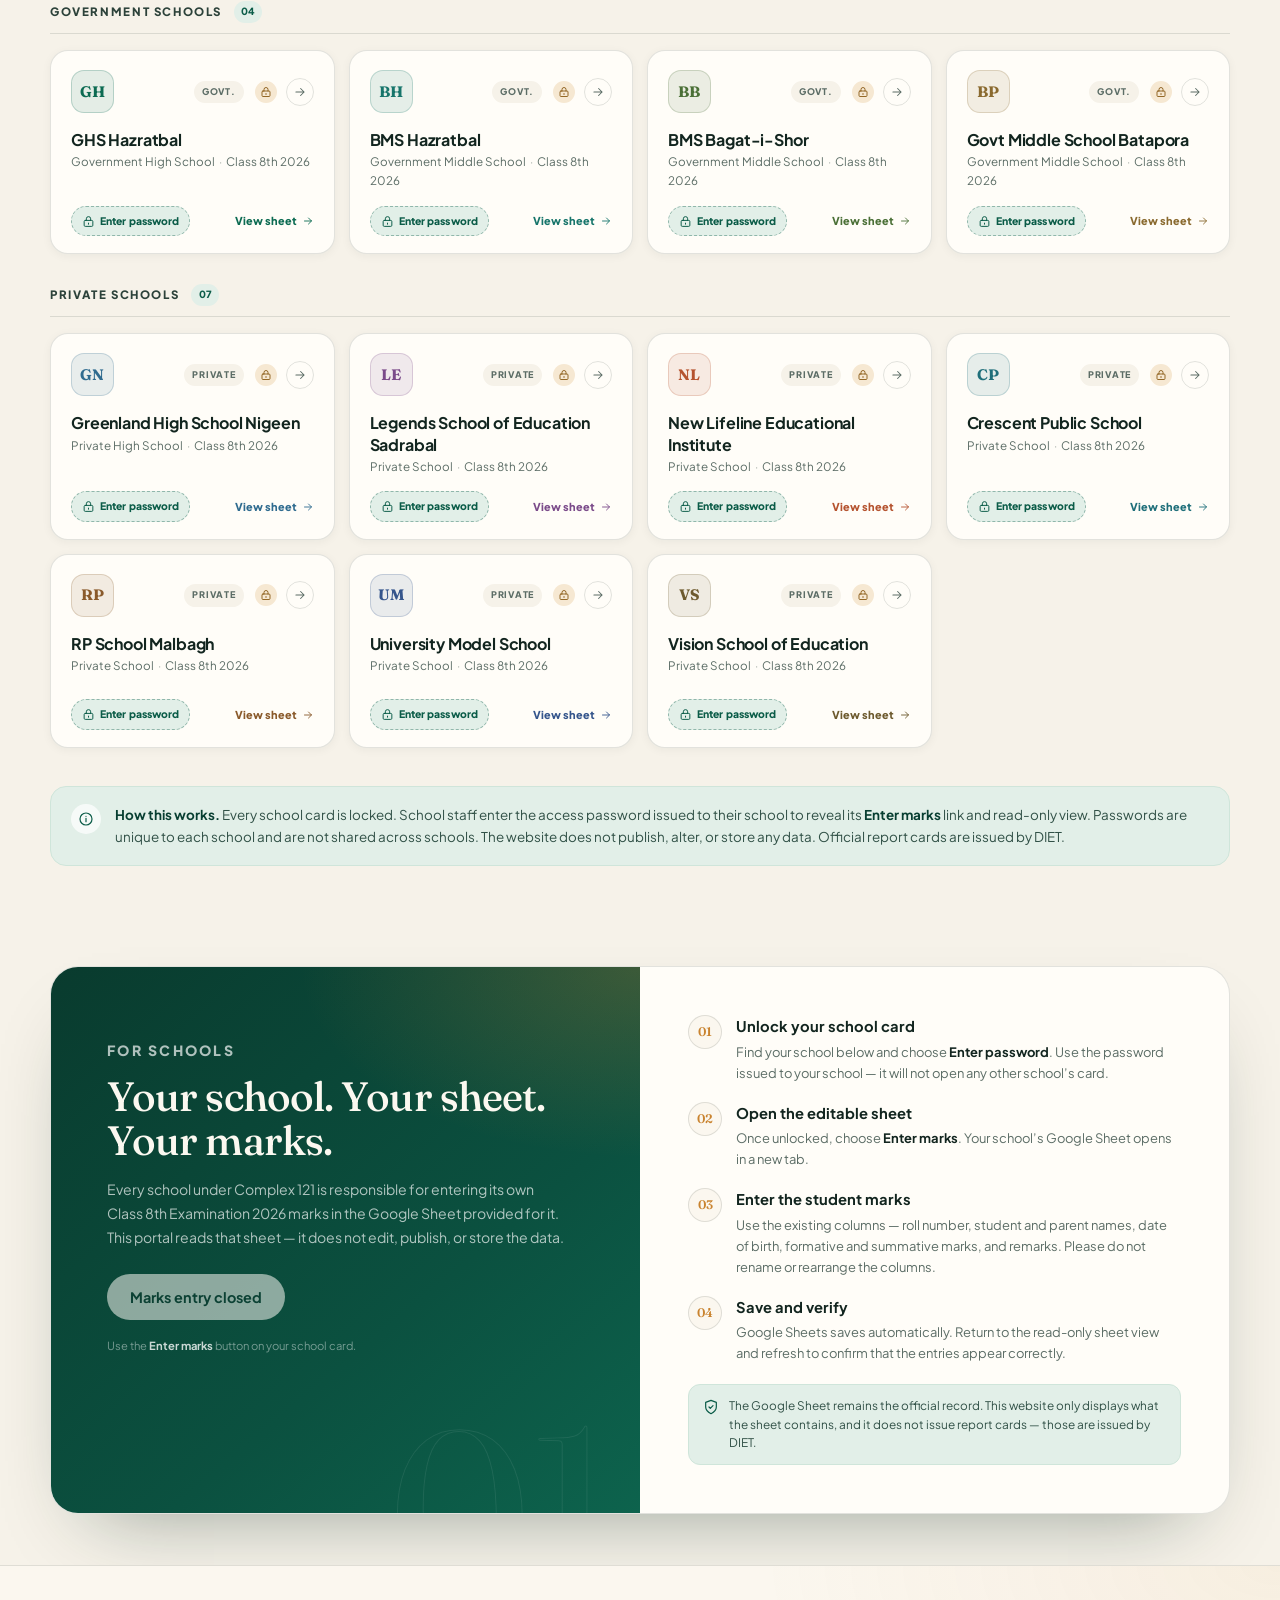
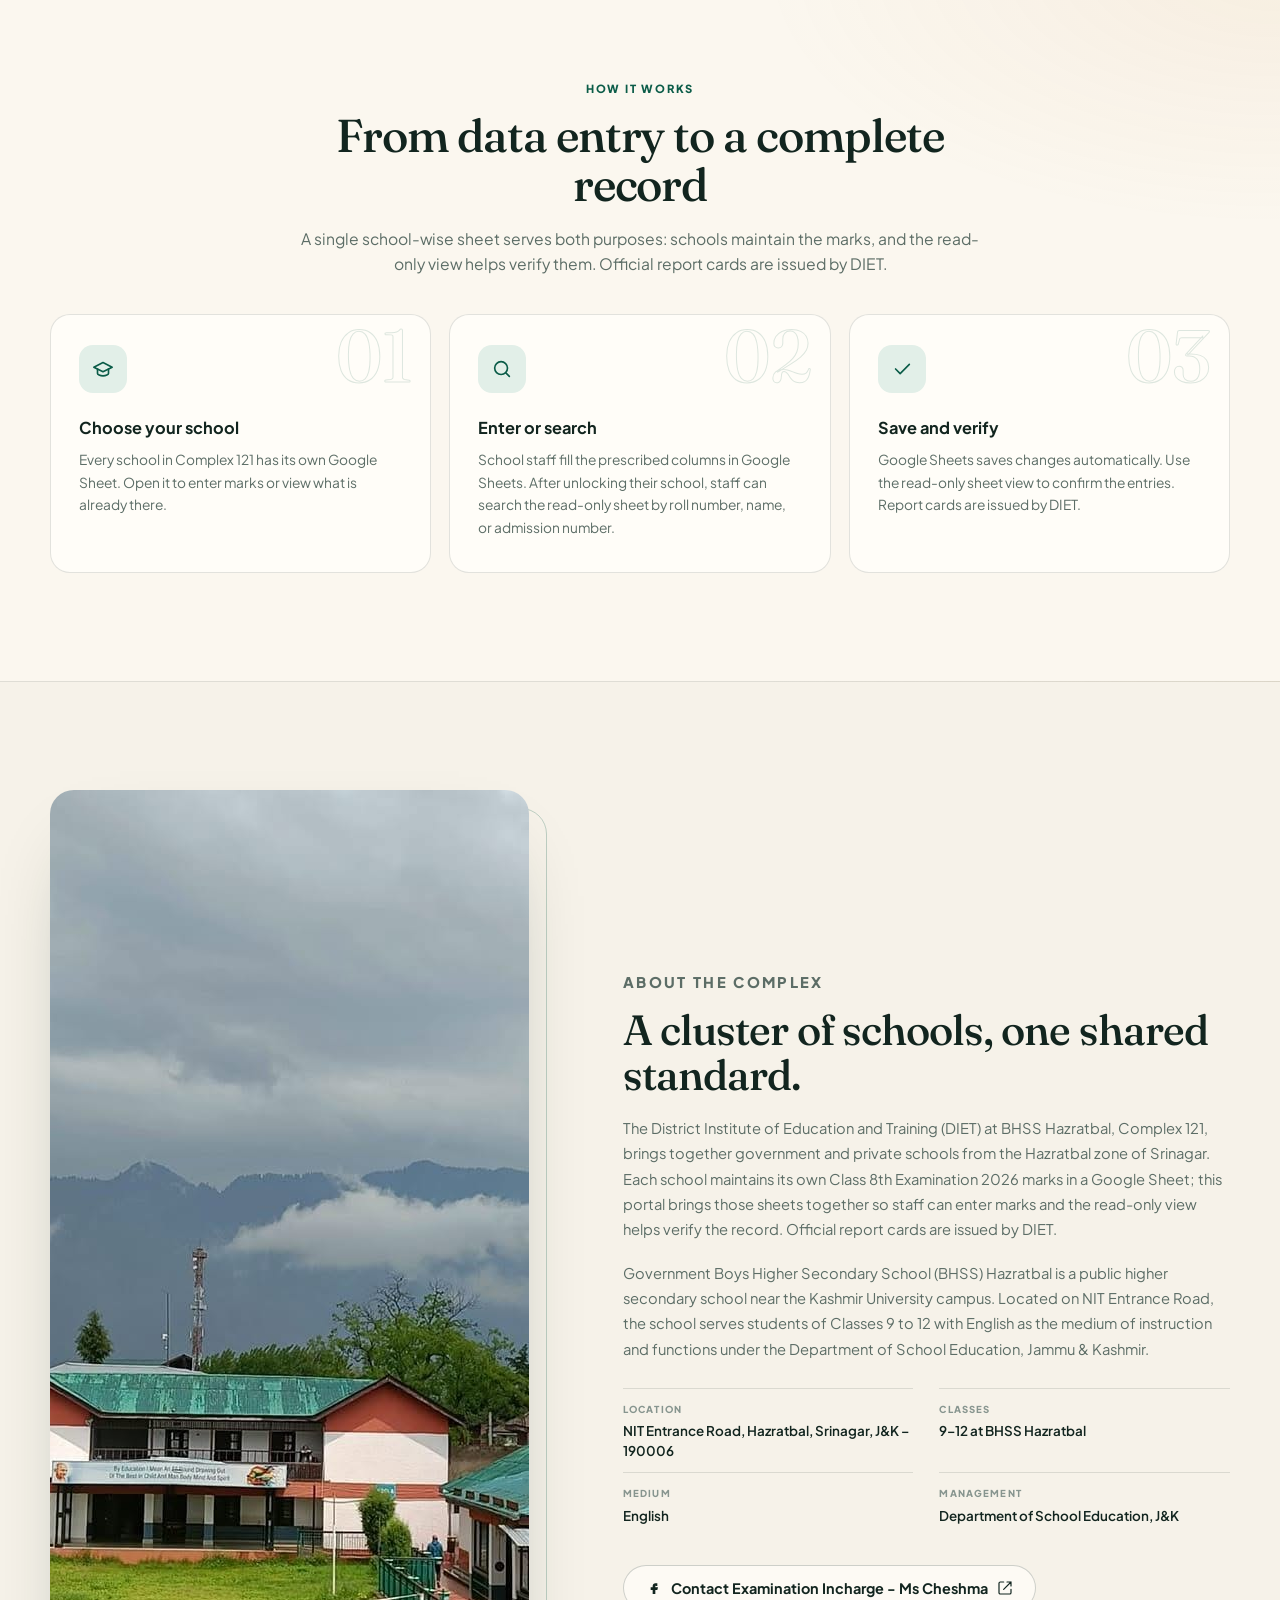
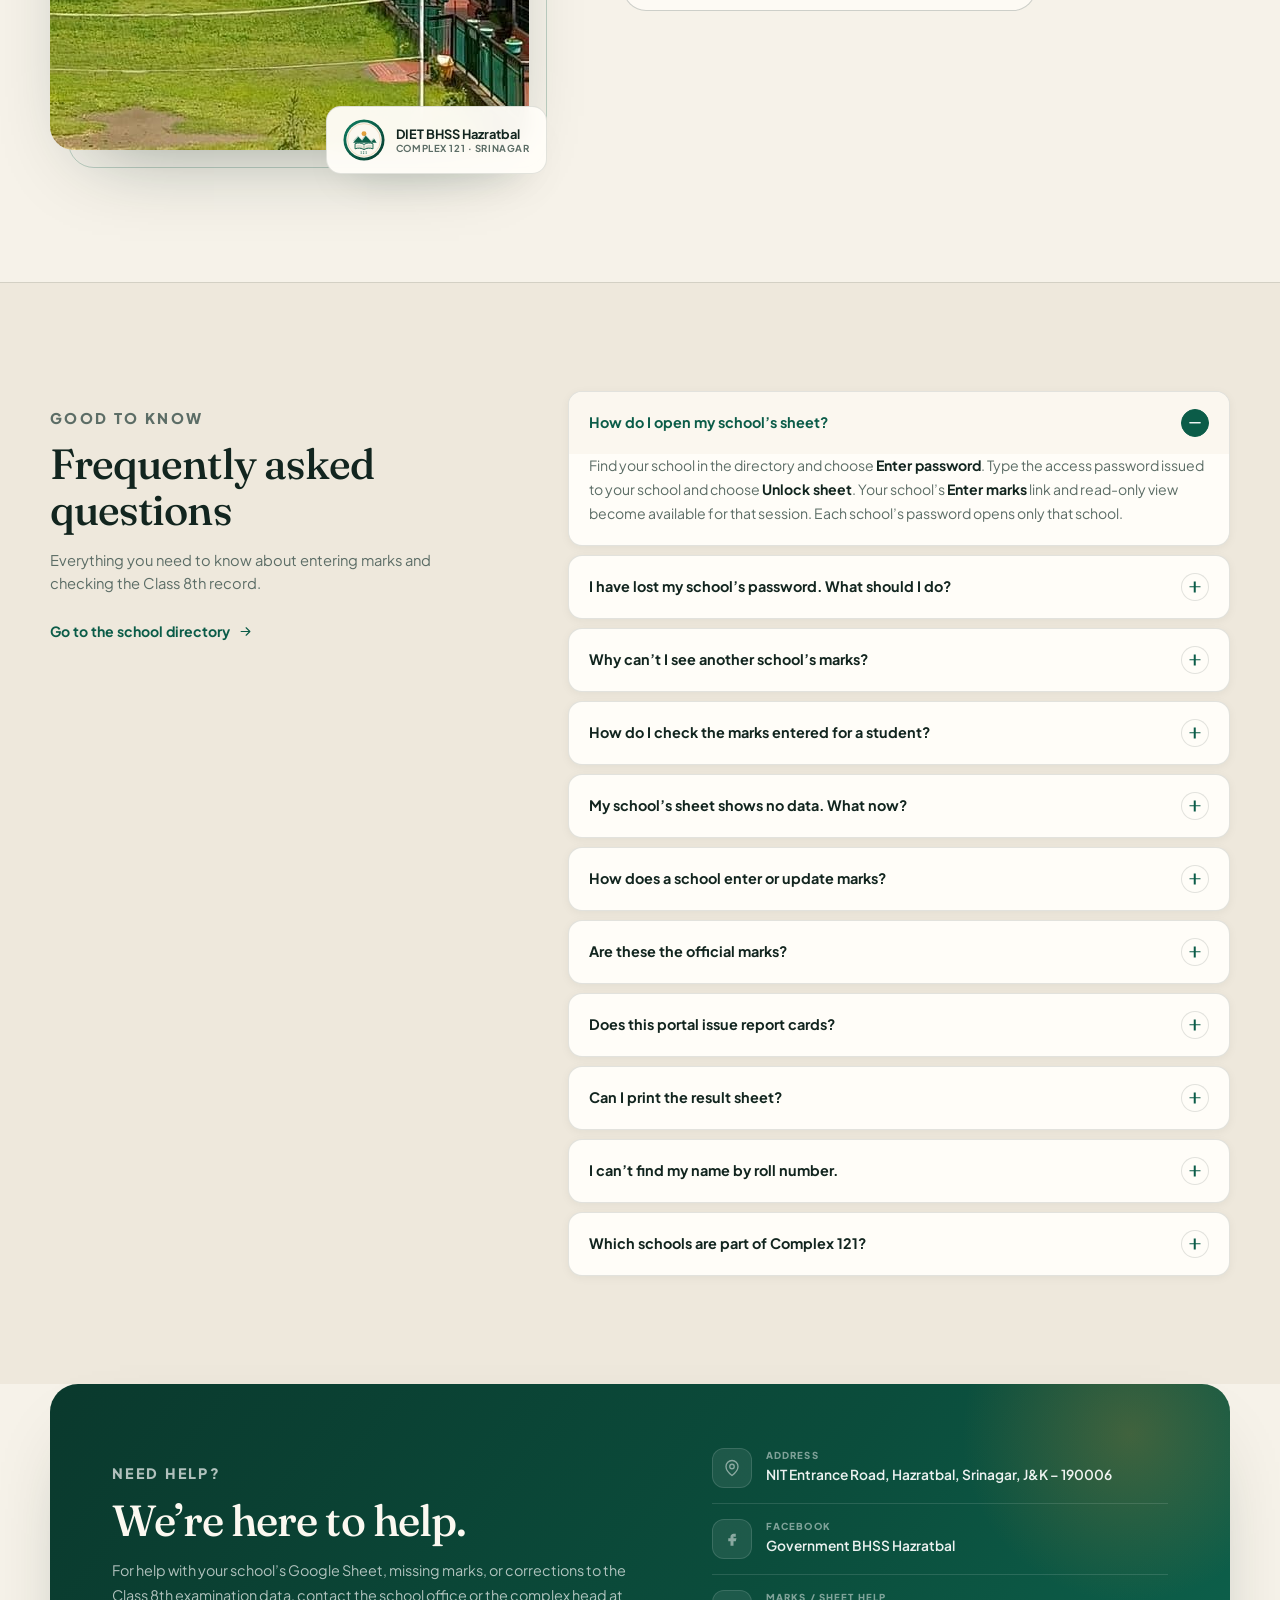
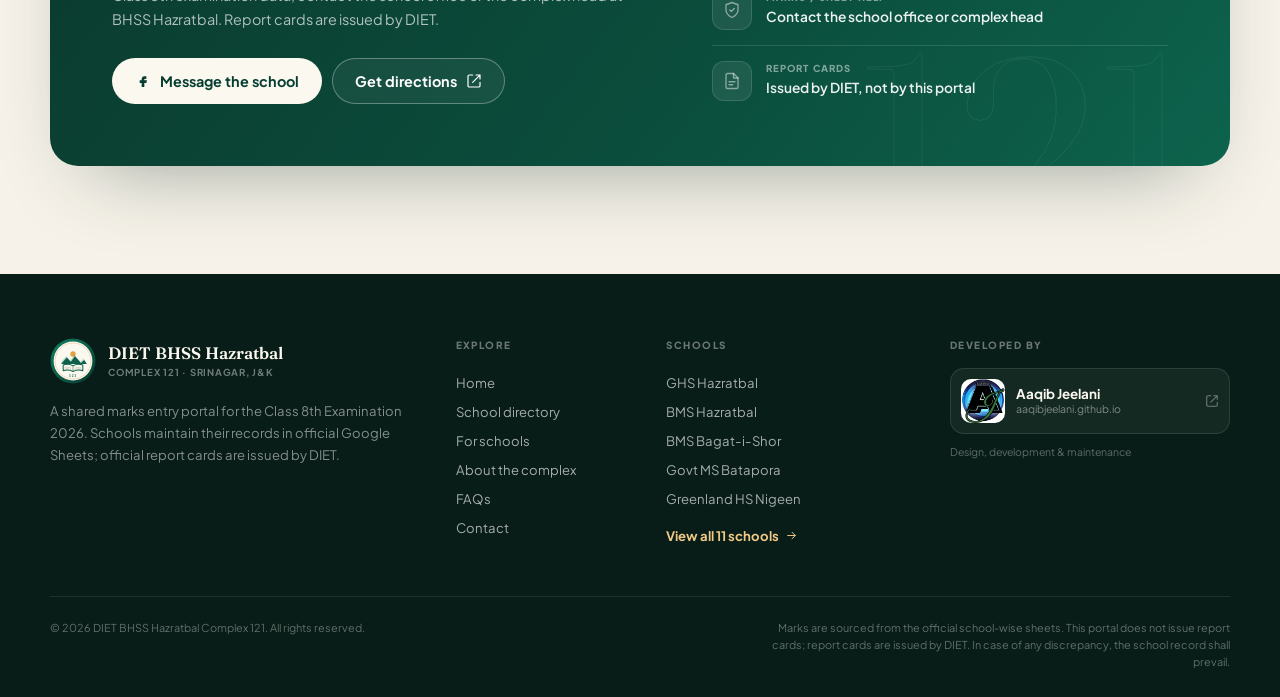
==== commit 0cb5f49d: "admin123 on University Model School" ====
--- a/index.html
+++ b/index.html
@@ -531,8 +531,9 @@
     <div class="noscript">This marks portal needs JavaScript enabled to load the school-wise Google Sheets. Please enable JavaScript and reload the page.</div>
   </noscript>
 
-  <script src="assets/js/schools.js"></script>
-  <script src="assets/js/auth.js"></script>
-  <script src="assets/js/app.js"></script>
+  <!-- Bump the ?v= value on every deploy so browsers fetch the new JS at once. -->
+  <script src="assets/js/schools.js?v=20261027"></script>
+  <script src="assets/js/auth.js?v=20261027"></script>
+  <script src="assets/js/app.js?v=20261027"></script>
 </body>
 </html>
